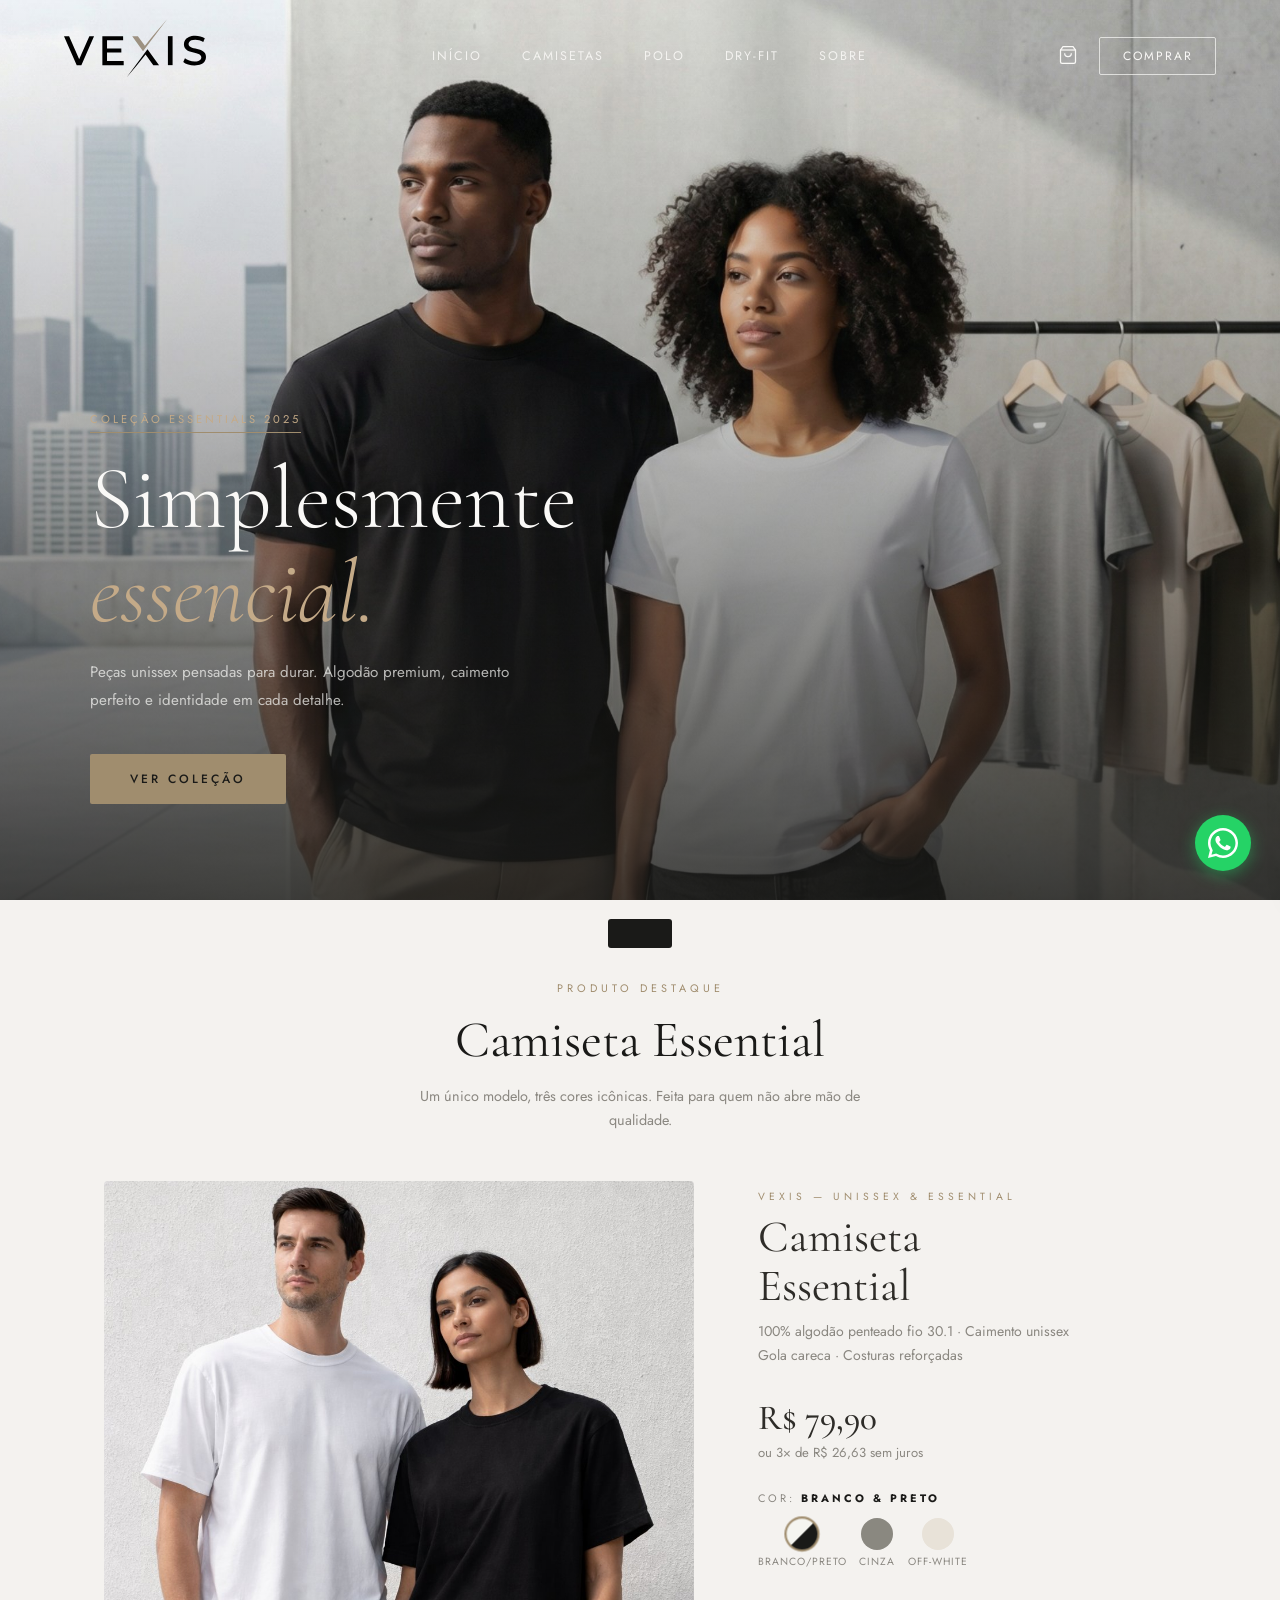
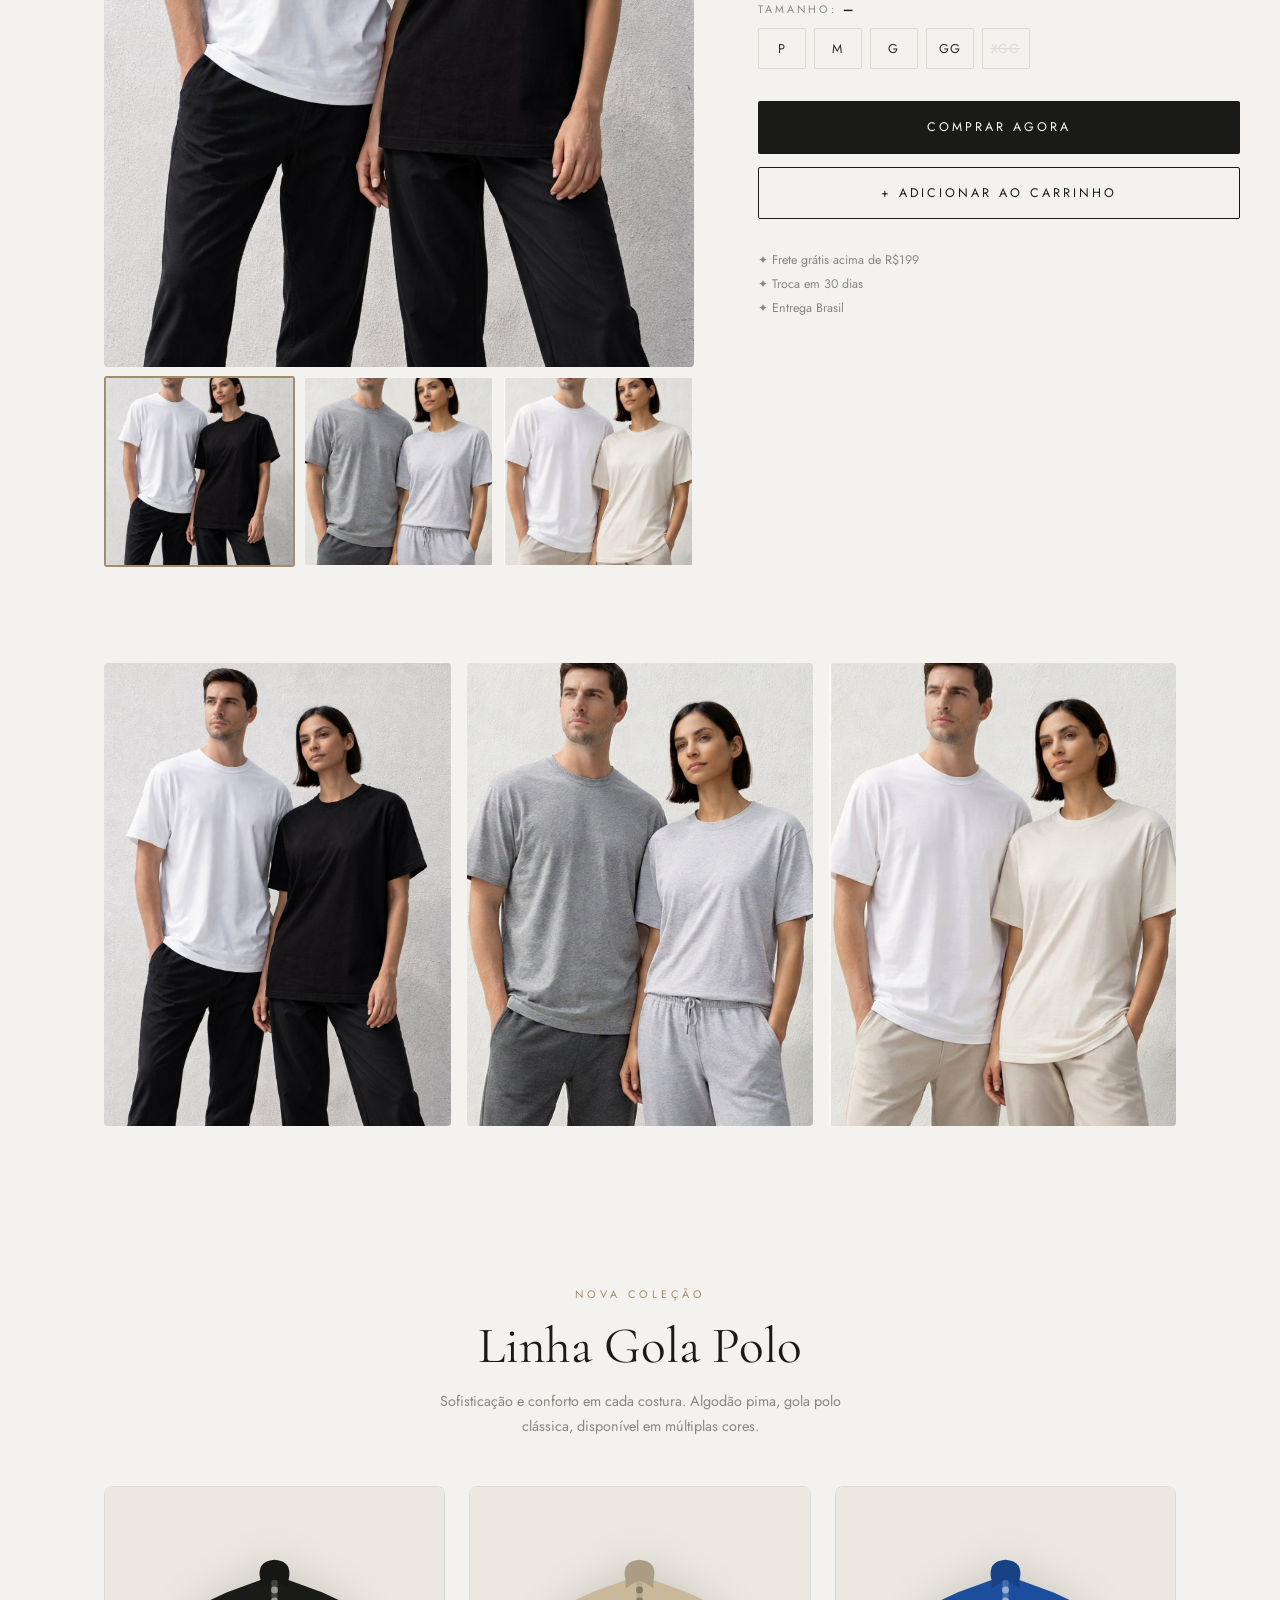
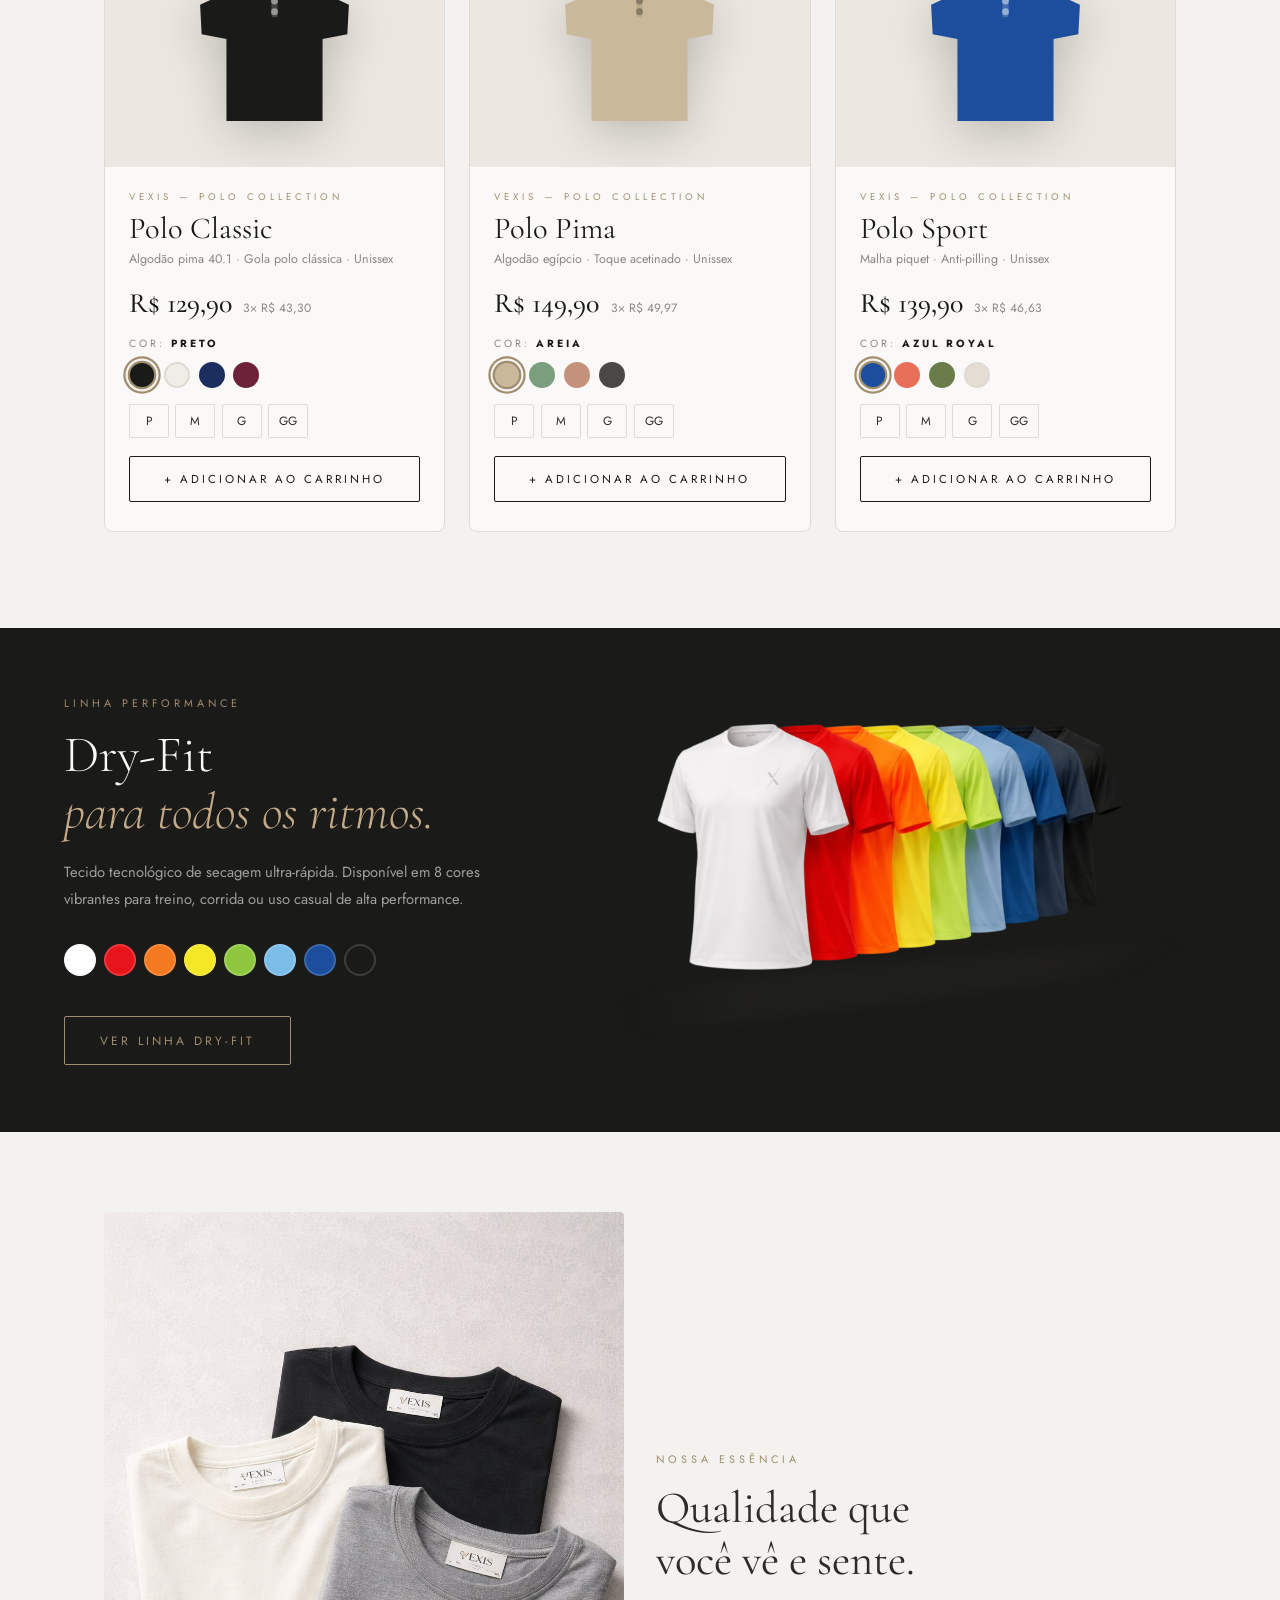
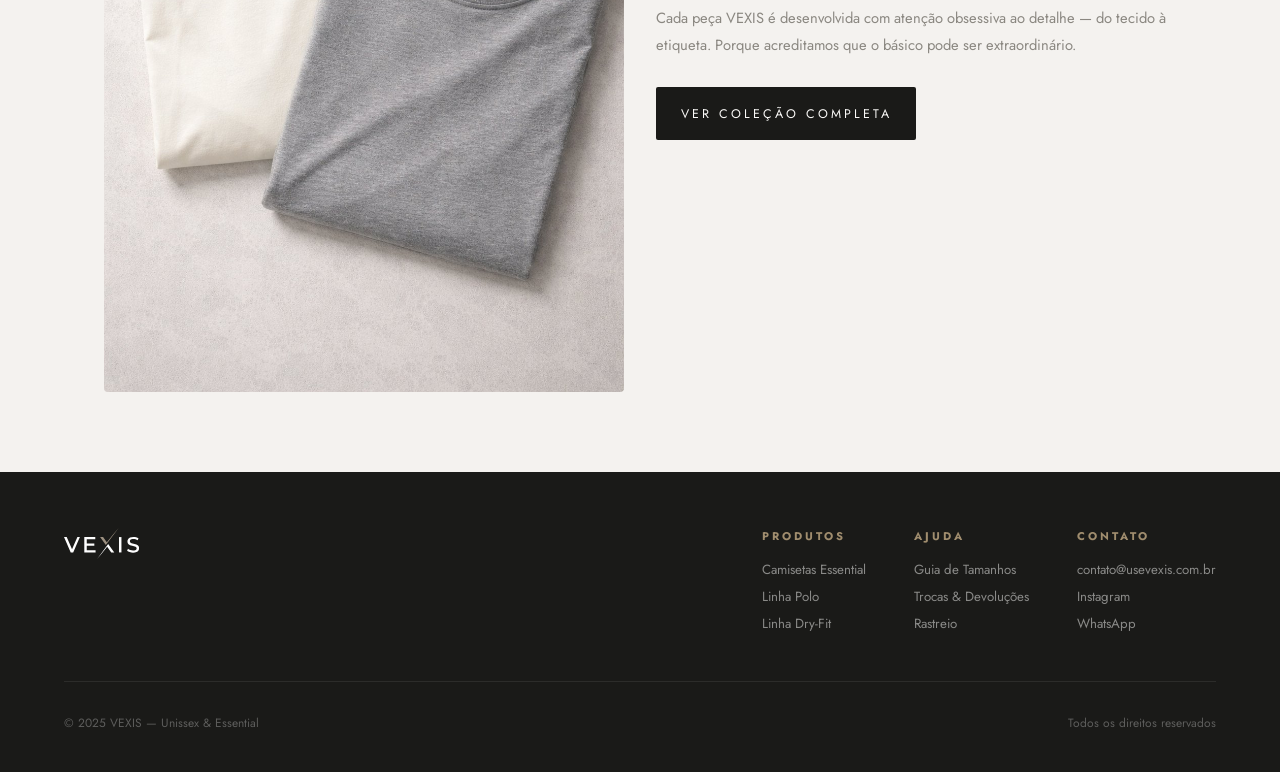
==== index.html @ 9e35c89a "feat: reestrutura projeto e adiciona coleção Linha Polo com animação - Separa CSS/JS inline do index" ====
<!DOCTYPE html>
<html lang="pt-BR">
<head>
  <meta charset="UTF-8"/>
  <meta name="viewport" content="width=device-width, initial-scale=1.0"/>
  <meta name="description" content="VEXIS — Roupas unissex essenciais. Camisetas premium de algodão, linha Polo e Dry-Fit."/>
  <meta name="theme-color" content="#f4f2ef"/>
  <meta property="og:title" content="VEXIS — Unissex & Essential"/>
  <meta property="og:description" content="Camisetas unissex premium. Algodão 30.1, caimento perfeito, três cores icônicas."/>
  <meta property="og:type" content="website"/>
  <link rel="canonical" href="https://usevexis.com.br/"/>
  <title>VEXIS — Unissex & Essential</title>
  <link rel="icon" type="image/png" href="/public/icons/favicon.png"/>
  <link rel="preconnect" href="https://fonts.googleapis.com"/>
  <link rel="preconnect" href="https://fonts.gstatic.com" crossorigin/>
  <link href="https://fonts.googleapis.com/css2?family=Cormorant+Garamond:ital,wght@0,300;0,400;0,500;0,600;1,300;1,400&family=Jost:wght@300;400;500;600&display=swap" rel="stylesheet"/>
  <link rel="stylesheet" href="/src/css/main.css"/>
</head>
<body>

<!-- ══ NAV ══ -->
<nav id="nav">
  <div class="nav-logo">
    <img src="/public/images/logo.svg" alt="VEXIS"/>
  </div>
  <div class="nav-links">
    <a href="#inicio">Início</a>
    <a href="#produto">Camisetas</a>
    <a href="#polo">Polo</a>
    <a href="#dryfits">Dry-Fit</a>
    <a href="#sobre">Sobre</a>
  </div>
  <div class="nav-right">
    <button class="btn-cart" onclick="abrirCarrinho()" title="Carrinho">
      <svg width="20" height="20" viewBox="0 0 24 24" fill="none" stroke="currentColor" stroke-width="1.5">
        <path d="M6 2L3 6v14a2 2 0 002 2h14a2 2 0 002-2V6l-3-4z"/>
        <line x1="3" y1="6" x2="21" y2="6"/>
        <path d="M16 10a4 4 0 01-8 0"/>
      </svg>
      <span class="cart-badge" id="cartBadge">0</span>
    </button>
    <button class="btn-nav" onclick="abrirCheckoutDireto()">Comprar</button>
    <button class="ham-btn" id="hamBtn" onclick="toggleMenu()" aria-label="Menu">
      <span></span><span></span><span></span>
    </button>
  </div>
</nav>

<!-- ══ HERO ══ -->
<section class="hero" id="inicio">
  <div class="hero-img"></div>
  <div class="hero-overlay"></div>
  <div class="hero-content">
    <div class="hero-tag anim">Coleção Essentials 2025</div>
    <h1 class="anim anim-2">Simplesmente<br><em>essencial.</em></h1>
    <p class="anim anim-3">Peças unissex pensadas para durar. Algodão premium, caimento perfeito e identidade em cada detalhe.</p>
    <button class="btn-hero anim anim-4" onclick="document.getElementById('produto').scrollIntoView({behavior:'smooth'})">Ver Coleção</button>
  </div>
</section>

<!-- ══ CAMISETA ESSENTIAL ══ -->
<div class="secao-header" id="produto">
  <div class="secao-kicker">Produto Destaque</div>
  <h2 class="secao-titulo">Camiseta Essential</h2>
  <p class="secao-sub">Um único modelo, três cores icônicas. Feita para quem não abre mão de qualidade.</p>
</div>

<div class="produto-wrap">
  <div class="galeria">
    <div class="img-main">
      <img id="fotoMain" src="/public/images/product-branco-preto.png" alt="Camiseta VEXIS — Branco/Preto"/>
    </div>
    <div class="thumbs">
      <div class="thumb ativo" onclick="trocarFoto('/public/images/product-branco-preto.png','Branco & Preto',this)">
        <img src="/public/images/product-branco-preto.png" alt="Branco & Preto"/>
      </div>
      <div class="thumb" onclick="trocarFoto('/public/images/product-cinza.png','Cinza Concreto',this)">
        <img src="/public/images/product-cinza.png" alt="Cinza Concreto"/>
      </div>
      <div class="thumb" onclick="trocarFoto('/public/images/product-offwhite.png','Off-White',this)">
        <img src="/public/images/product-offwhite.png" alt="Off-White"/>
      </div>
    </div>
  </div>

  <div class="info-produto">
    <div class="marca-tag">VEXIS — Unissex & Essential</div>
    <h2 class="nome-prod">Camiseta<br>Essential</h2>
    <p class="sub-prod">100% algodão penteado fio 30.1 · Caimento unissex<br>Gola careca · Costuras reforçadas</p>
    <div class="preco-bloco">
      <div class="preco-val">R$ 79,90</div>
      <div class="preco-parc">ou 3× de R$ 26,63 sem juros</div>
    </div>
    <div class="label-opt">Cor: <strong id="corLabel">Branco & Preto</strong></div>
    <div class="cores-wrap">
      <div class="cor-item ativo" onclick="trocarCor('Branco & Preto',this,'/public/images/product-branco-preto.png')">
        <div class="cor-circle" style="background:linear-gradient(135deg,#f5f5f0 50%,#1a1a18 50%)"></div>
        <span class="cor-name">Branco/Preto</span>
      </div>
      <div class="cor-item" onclick="trocarCor('Cinza Concreto',this,'/public/images/product-cinza.png')">
        <div class="cor-circle" style="background:#8a8880"></div>
        <span class="cor-name">Cinza</span>
      </div>
      <div class="cor-item" onclick="trocarCor('Off-White',this,'/public/images/product-offwhite.png')">
        <div class="cor-circle" style="background:#e8e2d8"></div>
        <span class="cor-name">Off-White</span>
      </div>
    </div>
    <div class="label-opt">Tamanho: <strong id="tamLabel">—</strong></div>
    <div class="tams-wrap">
      <button class="tam" onclick="escolherTam('P',this)">P</button>
      <button class="tam" onclick="escolherTam('M',this)">M</button>
      <button class="tam" onclick="escolherTam('G',this)">G</button>
      <button class="tam" onclick="escolherTam('GG',this)">GG</button>
      <button class="tam esgotado" disabled>XGG</button>
    </div>
    <button class="btn-comprar" onclick="comprar()">Comprar Agora</button>
    <button class="btn-carrinho" onclick="adicionarCarrinho()">+ Adicionar ao Carrinho</button>
    <div class="selos">
      <div class="selo">✦ Frete grátis acima de R$199</div>
      <div class="selo">✦ Troca em 30 dias</div>
      <div class="selo">✦ Entrega Brasil</div>
    </div>
  </div>
</div>

<!-- ══ BANNER 3 FOTOS ══ -->
<div class="banner-fotos">
  <div class="banner-foto"><img src="/public/images/banner-1.png" alt="VEXIS"/></div>
  <div class="banner-foto"><img src="/public/images/banner-2.png" alt="VEXIS"/></div>
  <div class="banner-foto"><img src="/public/images/banner-3.png" alt="VEXIS"/></div>
</div>

<!-- ══ POLO COLLECTION ══ -->
<section class="polo-section" id="polo">
  <div class="secao-header">
    <div class="secao-kicker">Nova Coleção</div>
    <h2 class="secao-titulo">Linha Gola Polo</h2>
    <p class="secao-sub">Sofisticação e conforto em cada costura. Algodão pima, gola polo clássica, disponível em múltiplas cores.</p>
  </div>

  <div class="polo-grid">

    <!-- Card 1: Polo Classic -->
    <div class="polo-card anim">
      <div class="polo-visual" id="polo-1">
        <div class="polo-shirt-inner">
          <svg class="polo-svg" viewBox="0 0 200 230" xmlns="http://www.w3.org/2000/svg">
            <path class="shirt-body" style="fill:#1a1a18" d="M82,44 Q76,20 100,18 Q124,20 118,44 L162,60 L196,76 L194,114 L162,120 L162,226 L38,226 L38,120 L6,114 L4,76 L38,60 Z"/>
            <path class="shirt-collar" d="M82,44 Q76,20 100,18 L100,44 Q90,49 82,55 Z"/>
            <path class="shirt-collar" d="M118,44 Q124,20 100,18 L100,44 Q110,49 118,55 Z"/>
            <rect class="shirt-placket" x="96" y="44" width="8" height="48" rx="2"/>
            <circle class="shirt-button" cx="100" cy="57" r="4.5"/>
            <circle class="shirt-button" cx="100" cy="71" r="4.5"/>
            <circle class="shirt-button" cx="100" cy="85" r="4.5"/>
          </svg>
        </div>
      </div>
      <div class="polo-card-info">
        <div class="polo-marca">VEXIS — Polo Collection</div>
        <h3 class="polo-nome">Polo Classic</h3>
        <p class="polo-desc">Algodão pima 40.1 · Gola polo clássica · Unissex</p>
        <div class="polo-preco-bloco">
          <span class="polo-preco">R$ 129,90</span>
          <span class="polo-parc">3× R$ 43,30</span>
        </div>
        <div class="polo-label-cor">Cor: <strong class="polo-cor-ativa">Preto</strong></div>
        <div class="polo-swatches">
          <button class="polo-swatch ativo" title="Preto"   onclick="trocarCorPolo('polo-1','#1a1a18','Preto',this)"   style="background:#1a1a18"></button>
          <button class="polo-swatch"        title="Branco"  onclick="trocarCorPolo('polo-1','#f0ede8','Branco',this)"  style="background:#f0ede8;border-color:#dedad4"></button>
          <button class="polo-swatch"        title="Marinho" onclick="trocarCorPolo('polo-1','#1c2e5e','Marinho',this)" style="background:#1c2e5e"></button>
          <button class="polo-swatch"        title="Bordô"   onclick="trocarCorPolo('polo-1','#6d2237','Bordô',this)"   style="background:#6d2237"></button>
        </div>
        <div class="polo-tams">
          <button class="polo-tam" onclick="escolherTamPolo(this)">P</button>
          <button class="polo-tam" onclick="escolherTamPolo(this)">M</button>
          <button class="polo-tam" onclick="escolherTamPolo(this)">G</button>
          <button class="polo-tam" onclick="escolherTamPolo(this)">GG</button>
        </div>
        <button class="btn-polo-add" onclick="adicionarPoloCarrinho('Polo Classic',129.90,'polo-1')">+ Adicionar ao Carrinho</button>
      </div>
    </div>

    <!-- Card 2: Polo Pima -->
    <div class="polo-card anim anim-2">
      <div class="polo-visual" id="polo-2">
        <div class="polo-shirt-inner">
          <svg class="polo-svg" viewBox="0 0 200 230" xmlns="http://www.w3.org/2000/svg">
            <path class="shirt-body" style="fill:#c9b99a" d="M82,44 Q76,20 100,18 Q124,20 118,44 L162,60 L196,76 L194,114 L162,120 L162,226 L38,226 L38,120 L6,114 L4,76 L38,60 Z"/>
            <path class="shirt-collar" d="M82,44 Q76,20 100,18 L100,44 Q90,49 82,55 Z"/>
            <path class="shirt-collar" d="M118,44 Q124,20 100,18 L100,44 Q110,49 118,55 Z"/>
            <rect class="shirt-placket" style="fill:rgba(0,0,0,0.08)" x="96" y="44" width="8" height="48" rx="2"/>
            <circle class="shirt-button" style="fill:rgba(0,0,0,0.28)" cx="100" cy="57" r="4.5"/>
            <circle class="shirt-button" style="fill:rgba(0,0,0,0.28)" cx="100" cy="71" r="4.5"/>
            <circle class="shirt-button" style="fill:rgba(0,0,0,0.28)" cx="100" cy="85" r="4.5"/>
          </svg>
        </div>
      </div>
      <div class="polo-card-info">
        <div class="polo-marca">VEXIS — Polo Collection</div>
        <h3 class="polo-nome">Polo Pima</h3>
        <p class="polo-desc">Algodão egípcio · Toque acetinado · Unissex</p>
        <div class="polo-preco-bloco">
          <span class="polo-preco">R$ 149,90</span>
          <span class="polo-parc">3× R$ 49,97</span>
        </div>
        <div class="polo-label-cor">Cor: <strong class="polo-cor-ativa">Areia</strong></div>
        <div class="polo-swatches">
          <button class="polo-swatch ativo" title="Areia"      onclick="trocarCorPolo('polo-2','#c9b99a','Areia',this)"      style="background:#c9b99a"></button>
          <button class="polo-swatch"        title="Sage"       onclick="trocarCorPolo('polo-2','#7a9e7e','Sage',this)"       style="background:#7a9e7e"></button>
          <button class="polo-swatch"        title="Rosa Antigo" onclick="trocarCorPolo('polo-2','#c4927a','Rosa Antigo',this)" style="background:#c4927a"></button>
          <button class="polo-swatch"        title="Grafite"    onclick="trocarCorPolo('polo-2','#4a4845','Grafite',this)"    style="background:#4a4845"></button>
        </div>
        <div class="polo-tams">
          <button class="polo-tam" onclick="escolherTamPolo(this)">P</button>
          <button class="polo-tam" onclick="escolherTamPolo(this)">M</button>
          <button class="polo-tam" onclick="escolherTamPolo(this)">G</button>
          <button class="polo-tam" onclick="escolherTamPolo(this)">GG</button>
        </div>
        <button class="btn-polo-add" onclick="adicionarPoloCarrinho('Polo Pima',149.90,'polo-2')">+ Adicionar ao Carrinho</button>
      </div>
    </div>

    <!-- Card 3: Polo Sport -->
    <div class="polo-card anim anim-3">
      <div class="polo-visual" id="polo-3">
        <div class="polo-shirt-inner">
          <svg class="polo-svg" viewBox="0 0 200 230" xmlns="http://www.w3.org/2000/svg">
            <path class="shirt-body" style="fill:#1c4e9d" d="M82,44 Q76,20 100,18 Q124,20 118,44 L162,60 L196,76 L194,114 L162,120 L162,226 L38,226 L38,120 L6,114 L4,76 L38,60 Z"/>
            <path class="shirt-collar" d="M82,44 Q76,20 100,18 L100,44 Q90,49 82,55 Z"/>
            <path class="shirt-collar" d="M118,44 Q124,20 100,18 L100,44 Q110,49 118,55 Z"/>
            <rect class="shirt-placket" x="96" y="44" width="8" height="48" rx="2"/>
            <circle class="shirt-button" cx="100" cy="57" r="4.5"/>
            <circle class="shirt-button" cx="100" cy="71" r="4.5"/>
            <circle class="shirt-button" cx="100" cy="85" r="4.5"/>
          </svg>
        </div>
      </div>
      <div class="polo-card-info">
        <div class="polo-marca">VEXIS — Polo Collection</div>
        <h3 class="polo-nome">Polo Sport</h3>
        <p class="polo-desc">Malha piquet · Anti-pilling · Unissex</p>
        <div class="polo-preco-bloco">
          <span class="polo-preco">R$ 139,90</span>
          <span class="polo-parc">3× R$ 46,63</span>
        </div>
        <div class="polo-label-cor">Cor: <strong class="polo-cor-ativa">Azul Royal</strong></div>
        <div class="polo-swatches">
          <button class="polo-swatch ativo" title="Azul Royal" onclick="trocarCorPolo('polo-3','#1c4e9d','Azul Royal',this)" style="background:#1c4e9d"></button>
          <button class="polo-swatch"        title="Coral"      onclick="trocarCorPolo('polo-3','#e87058','Coral',this)"      style="background:#e87058"></button>
          <button class="polo-swatch"        title="Oliva"      onclick="trocarCorPolo('polo-3','#6b7c4b','Oliva',this)"      style="background:#6b7c4b"></button>
          <button class="polo-swatch"        title="Creme"      onclick="trocarCorPolo('polo-3','#e5ddd3','Creme',this)"      style="background:#e5ddd3;border-color:#dedad4"></button>
        </div>
        <div class="polo-tams">
          <button class="polo-tam" onclick="escolherTamPolo(this)">P</button>
          <button class="polo-tam" onclick="escolherTamPolo(this)">M</button>
          <button class="polo-tam" onclick="escolherTamPolo(this)">G</button>
          <button class="polo-tam" onclick="escolherTamPolo(this)">GG</button>
        </div>
        <button class="btn-polo-add" onclick="adicionarPoloCarrinho('Polo Sport',139.90,'polo-3')">+ Adicionar ao Carrinho</button>
      </div>
    </div>

  </div>
</section>

<!-- ══ DRY-FIT ══ -->
<section class="dryfits-section" id="dryfits">
  <div class="dryfits-inner">
    <div class="dryfits-texto">
      <div class="kicker">Linha Performance</div>
      <h2>Dry-Fit<br><em>para todos os ritmos.</em></h2>
      <p>Tecido tecnológico de secagem ultra-rápida. Disponível em 8 cores vibrantes para treino, corrida ou uso casual de alta performance.</p>
      <div class="cores-dryfits">
        <div class="cor-tag" style="background:#ffffff" title="Branco"></div>
        <div class="cor-tag" style="background:#e8141c" title="Vermelho"></div>
        <div class="cor-tag" style="background:#f47920" title="Laranja"></div>
        <div class="cor-tag" style="background:#f5e626" title="Amarelo"></div>
        <div class="cor-tag" style="background:#8fc640" title="Verde Limão"></div>
        <div class="cor-tag" style="background:#7bbce8" title="Azul Claro"></div>
        <div class="cor-tag" style="background:#1c4e9d" title="Azul Royal"></div>
        <div class="cor-tag" style="background:#1a1a18" title="Preto"></div>
      </div>
      <button class="btn-dry">Ver Linha Dry-Fit</button>
    </div>
    <div class="dryfits-img">
      <img src="/public/images/dryfits.png" alt="Dry-Fit VEXIS"/>
    </div>
  </div>
</section>

<!-- ══ QUALIDADE ══ -->
<div class="banner-dobradas" id="sobre">
  <div class="dobradas-img">
    <img src="/public/images/qualidade.png" alt="Qualidade VEXIS"/>
  </div>
  <div class="dobradas-texto">
    <div class="kicker">Nossa Essência</div>
    <h2>Qualidade que<br>você vê e sente.</h2>
    <p>Cada peça VEXIS é desenvolvida com atenção obsessiva ao detalhe — do tecido à etiqueta. Porque acreditamos que o básico pode ser extraordinário.</p>
    <button class="btn-comprar" style="max-width:260px" onclick="document.getElementById('produto').scrollIntoView({behavior:'smooth'})">Ver Coleção Completa</button>
  </div>
</div>

<!-- ══ FOOTER ══ -->
<footer>
  <div class="footer-inner">
    <svg xmlns="http://www.w3.org/2000/svg" xml:space="preserve" height="36" viewBox="0 0 2294.43 1099.3" style="fill-rule:evenodd;clip-rule:evenodd">
      <defs><style>.fl0{fill:#FEFEFE;fill-rule:nonzero}.fl1{fill:#9D9181;fill-rule:nonzero}</style></defs>
      <g>
        <polygon class="fl0" points="205.54,745.99 -0,277.32 82.35,277.32 268.48,705.15 221.61,705.15 409.75,277.32 485.41,277.32 280.53,745.99"/>
        <path class="fl0" d="M620.17 745.99l-0.67 -468.67 335.43 0 0.67 65.61 -260.45 0 0 337.44 269.15 0 0.67 65.61 -344.81 0zm68.96 -206.22l0 -64.27 237.01 0.67 0.67 64.27 -237.68 -0.67z"/>
        <polygon class="fl0" points="1678.94,745.99 1678.94,277.32 1754.6,277.32 1754.6,745.99"/>
        <path class="fl0" d="M2108.97 752.02c-36.15,0 -70.75,-5.36 -103.78,-16.07 -33.03,-10.71 -59.14,-24.55 -78.33,-41.51l27.45 -59.59c18.3,15.18 41.29,27.79 68.96,37.83 27.68,10.04 56.24,15.06 85.7,15.06 25.89,0 46.87,-2.9 62.94,-8.7 16.07,-5.8 27.9,-13.84 35.48,-24.1 7.59,-10.27 11.38,-21.65 11.38,-34.15 0,-15.18 -5.13,-27.34 -15.4,-36.49 -10.27,-9.15 -23.66,-16.51 -40.17,-22.09 -16.51,-5.58 -34.82,-10.6 -54.9,-15.06 -20.08,-4.46 -40.17,-9.71 -60.26,-15.73 -20.09,-6.03 -38.39,-13.84 -54.9,-23.43 -16.51,-9.6 -29.91,-22.32 -40.17,-38.16 -10.27,-15.85 -15.4,-36.27 -15.4,-61.26 0,-25 6.58,-47.87 19.75,-68.63 13.17,-20.75 33.36,-37.38 60.59,-49.88 27.23,-12.5 61.82,-18.75 103.78,-18.75 27.67,0 55.13,3.57 82.35,10.71 27.23,7.14 50.88,17.41 70.97,30.8l-24.77 60.26c-20.53,-12.94 -41.96,-22.43 -64.27,-28.46 -22.32,-6.03 -43.96,-9.04 -64.94,-9.04 -25,0 -45.64,3.12 -61.93,9.37 -16.29,6.25 -28.12,14.62 -35.49,25.11 -7.36,10.49 -11.05,22.21 -11.05,35.15 0,15.17 5.13,27.34 15.4,36.49 10.27,9.15 23.66,16.4 40.17,21.76 16.51,5.36 34.82,10.38 54.9,15.07 20.08,4.69 40.17,9.93 60.26,15.73 20.08,5.8 38.5,13.39 55.24,22.77 16.74,9.37 30.24,21.98 40.51,37.83 10.27,15.85 15.4,36.04 15.4,60.59 0,24.55 -6.7,47.2 -20.09,67.96 -13.39,20.76 -33.81,37.38 -61.26,49.88 -27.45,12.5 -62.16,18.75 -104.11,18.75z"/>
        <path class="fl0" d="M1349.04 489.72l186.61 256.55 -92.95 0 -124.2 -171.92c-92.8,116.24 -195.33,240.45 -307.73,370.99l338.27 -455.62z"/>
        <path class="fl1" d="M1669.04 0l-391.93 520.47 -174.79 -242.94 91.52 0 113.42 155.98c138.53,-175.31 262.26,-319.17 361.77,-433.51z"/>
      </g>
    </svg>
    <div class="footer-links">
      <div class="footer-col">
        <h4>Produtos</h4>
        <a href="#produto">Camisetas Essential</a>
        <a href="#polo">Linha Polo</a>
        <a href="#dryfits">Linha Dry-Fit</a>
      </div>
      <div class="footer-col">
        <h4>Ajuda</h4>
        <a href="#">Guia de Tamanhos</a>
        <a href="#">Trocas &amp; Devoluções</a>
        <a href="#">Rastreio</a>
      </div>
      <div class="footer-col">
        <h4>Contato</h4>
        <a href="mailto:contato@usevexis.com.br">contato@usevexis.com.br</a>
        <a href="https://instagram.com/vexisbrand" target="_blank" rel="noopener">Instagram</a>
        <a href="https://wa.me/5500000000000" target="_blank" rel="noopener">WhatsApp</a>
      </div>
    </div>
  </div>
  <div class="footer-bottom">
    <span>© 2025 VEXIS — Unissex &amp; Essential</span>
    <span>Todos os direitos reservados</span>
  </div>
</footer>

<!-- ══ WPP FLOAT ══ -->
<a class="wpp-float" href="https://wa.me/5500000000000" target="_blank" rel="noopener" title="WhatsApp">
  <svg viewBox="0 0 32 32" xmlns="http://www.w3.org/2000/svg">
    <path d="M16.004 0C7.164 0 0 7.163 0 16c0 2.822.736 5.471 2.02 7.773L0 32l8.468-2.22A15.93 15.93 0 0016.004 32C24.837 32 32 24.837 32 16S24.837 0 16.004 0zm0 29.333a13.25 13.25 0 01-6.773-1.853l-.486-.29-5.028 1.319 1.34-4.894-.317-.502A13.268 13.268 0 012.667 16c0-7.35 5.987-13.333 13.337-13.333C23.347 2.667 29.333 8.65 29.333 16S23.354 29.333 16.004 29.333zm7.315-9.982c-.4-.2-2.37-1.168-2.737-1.302-.367-.133-.634-.2-.9.2-.267.4-1.034 1.302-1.267 1.569-.234.267-.467.3-.867.1-.4-.2-1.688-.622-3.216-1.984-1.188-1.06-1.99-2.37-2.222-2.77-.234-.4-.025-.616.175-.815.18-.179.4-.467.6-.7.2-.233.267-.4.4-.667.133-.266.067-.5-.033-.7-.1-.2-.9-2.17-1.234-2.97-.325-.78-.655-.674-.9-.686l-.767-.013c-.267 0-.7.1-1.067.5s-1.4 1.368-1.4 3.337 1.433 3.871 1.633 4.137c.2.267 2.82 4.305 6.832 6.035.955.413 1.7.66 2.281.845.958.305 1.831.262 2.52.159.769-.114 2.37-.97 2.704-1.905.333-.934.333-1.735.233-1.902-.1-.166-.367-.266-.767-.466z"/>
  </svg>
</a>

<!-- ══ TOAST ══ -->
<div class="toast" id="toast"></div>

<!-- ══ CART ══ -->
<div class="cart-overlay" id="cartOverlay" onclick="fecharCarrinho()"></div>
<div class="cart-drawer" id="cartDrawer">
  <div class="cart-drawer-header">
    <h3>Carrinho</h3>
    <button class="btn-fechar-cart" onclick="fecharCarrinho()">&#10005;</button>
  </div>
  <div class="cart-items" id="cartItems">
    <div class="cart-vazio" id="cartVazio">Seu carrinho está vazio.<br>Adicione produtos para continuar.</div>
  </div>
  <div class="cart-footer" id="cartFooter" style="display:none">
    <div class="cart-total">
      <span>Total</span>
      <span class="cart-total-val" id="cartTotal">R$ 0,00</span>
    </div>
    <button class="btn-checkout" onclick="fecharCarrinho();abrirCheckout()">Finalizar Pedido</button>
  </div>
</div>

<!-- ══ CHECKOUT MODAL ══ -->
<div class="checkout-overlay" id="checkoutOverlay">
  <div class="checkout-modal">
    <div class="checkout-header">
      <h3>Finalizar Pedido</h3>
      <div style="display:flex;align-items:center;gap:1rem">
        <span class="checkout-total-badge" id="checkoutTotalBadge">R$ 0,00</span>
        <button class="btn-fechar-checkout" onclick="fecharCheckout()">&#10005;</button>
      </div>
    </div>
    <div class="checkout-body" id="checkoutBody">
      <div class="checkout-resumo">
        <div class="checkout-resumo-titulo">Resumo do Pedido</div>
        <div id="checkoutResumoItens"></div>
        <div class="checkout-item-linha total">
          <span>Total</span>
          <strong id="checkoutResumoTotal">R$ 0,00</strong>
        </div>
      </div>
      <div class="pagamento-tabs">
        <button class="tab-btn ativo" id="tabPix" onclick="trocarTab('pix')">
          <svg viewBox="0 0 24 24" fill="none" stroke="currentColor" stroke-width="1.5"><path d="M12 2L2 7l10 5 10-5-10-5zM2 17l10 5 10-5M2 12l10 5 10-5"/></svg>
          PIX
        </button>
        <button class="tab-btn" id="tabCredito" onclick="trocarTab('credito')">
          <svg viewBox="0 0 24 24" fill="none" stroke="currentColor" stroke-width="1.5"><rect x="1" y="4" width="22" height="16" rx="2"/><line x1="1" y1="10" x2="23" y2="10"/></svg>
          Crédito
        </button>
        <button class="tab-btn" id="tabDebito" onclick="trocarTab('debito')">
          <svg viewBox="0 0 24 24" fill="none" stroke="currentColor" stroke-width="1.5"><rect x="1" y="4" width="22" height="16" rx="2"/><line x1="1" y1="10" x2="23" y2="10"/></svg>
          Débito
        </button>
      </div>
      <div class="painel-pix ativo" id="painelPix">
        <p style="font-size:.85rem;color:var(--muted);line-height:1.7;margin-bottom:.5rem">Pague instantaneamente via PIX. Aprovação em até 1 minuto.</p>
        <div class="pix-chave-bloco">
          <div class="pix-label">Chave PIX (E-mail)</div>
          <div class="pix-chave" id="pixChaveTexto">pagamentos@usevexis.com.br</div>
          <button class="btn-copiar-pix" id="btnCopiarPix" onclick="copiarPix()">Copiar Chave</button>
        </div>
        <ul class="pix-instrucoes">
          <li>Abra o app do seu banco e acesse a área PIX</li>
          <li>Escolha "Pagar com chave" e cole a chave acima</li>
          <li>Confirme o valor e finalize o pagamento</li>
          <li>Envie o comprovante via WhatsApp para confirmar seu pedido</li>
        </ul>
        <button class="btn-pagar" onclick="confirmarPagamentoPix()">
          <svg width="18" height="18" viewBox="0 0 24 24" fill="none" stroke="currentColor" stroke-width="2"><path d="M12 2L2 7l10 5 10-5-10-5z"/><path d="M2 17l10 5 10-5"/><path d="M2 12l10 5 10-5"/></svg>
          Já Paguei — Confirmar Pedido
        </button>
        <div class="mp-badge">Pagamentos seguros via&nbsp;<strong style="color:#009ee3">Mercado Pago</strong></div>
      </div>
      <div class="painel-cartao" id="painelCredito">
        <div class="bandeiras">
          <svg width="38" height="24" viewBox="0 0 38 24" class="bandeira"><rect width="38" height="24" rx="4" fill="#1565C0"/><circle cx="14" cy="12" r="7" fill="#F44336"/><circle cx="24" cy="12" r="7" fill="#FFC107" opacity=".9"/></svg>
          <svg width="38" height="24" viewBox="0 0 38 24" class="bandeira"><rect width="38" height="24" rx="4" fill="#1A1F71"/><text x="4" y="17" font-size="10" fill="#fff" font-family="Arial" font-weight="bold">VISA</text></svg>
          <svg width="38" height="24" viewBox="0 0 38 24" class="bandeira"><rect width="38" height="24" rx="4" fill="#006847"/><text x="4" y="16" font-size="8" fill="#fff" font-family="Arial" font-weight="bold">ELO</text></svg>
        </div>
        <div class="campo-grupo"><label>Nome no Cartão</label><input type="text" placeholder="NOME COMO NO CARTÃO" id="ccNome" autocomplete="cc-name" oninput="this.value=this.value.toUpperCase()"/></div>
        <div class="campo-grupo"><label>Número do Cartão</label><input type="text" placeholder="0000 0000 0000 0000" id="ccNumero" maxlength="19" autocomplete="cc-number" oninput="formatarCartao(this)"/></div>
        <div class="campos-duplos">
          <div class="campo-grupo"><label>Validade</label><input type="text" placeholder="MM/AA" id="ccValidade" maxlength="5" oninput="formatarValidade(this)"/></div>
          <div class="campo-grupo"><label>CVV</label><input type="text" placeholder="000" id="ccCvv" maxlength="4"/></div>
        </div>
        <div class="campo-grupo"><label>Parcelas</label><select class="select-parcelas" id="ccParcelas"></select></div>
        <div class="campo-grupo"><label>CPF do Titular</label><input type="text" placeholder="000.000.000-00" id="ccCpf" maxlength="14" oninput="formatarCpf(this)"/></div>
        <div class="seguranca-badge"><svg viewBox="0 0 24 24" fill="none" stroke="#4caf50" stroke-width="2"><path d="M12 22s8-4 8-10V5l-8-3-8 3v7c0 6 8 10 8 10z"/></svg>Transação 100% segura · SSL · Mercado Pago</div>
        <button class="btn-pagar" onclick="processarPagamentoCartao('credito')">
          <svg width="16" height="16" viewBox="0 0 24 24" fill="none" stroke="currentColor" stroke-width="2"><rect x="1" y="4" width="22" height="16" rx="2"/><line x1="1" y1="10" x2="23" y2="10"/></svg>
          Pagar com Cartão de Crédito
        </button>
      </div>
      <div class="painel-cartao" id="painelDebito">
        <div class="bandeiras">
          <svg width="38" height="24" viewBox="0 0 38 24" class="bandeira"><rect width="38" height="24" rx="4" fill="#1565C0"/><circle cx="14" cy="12" r="7" fill="#F44336"/><circle cx="24" cy="12" r="7" fill="#FFC107" opacity=".9"/></svg>
          <svg width="38" height="24" viewBox="0 0 38 24" class="bandeira"><rect width="38" height="24" rx="4" fill="#1A1F71"/><text x="4" y="17" font-size="10" fill="#fff" font-family="Arial" font-weight="bold">VISA</text></svg>
          <svg width="38" height="24" viewBox="0 0 38 24" class="bandeira"><rect width="38" height="24" rx="4" fill="#006847"/><text x="4" y="16" font-size="8" fill="#fff" font-family="Arial" font-weight="bold">ELO</text></svg>
        </div>
        <div class="campo-grupo"><label>Nome no Cartão</label><input type="text" placeholder="NOME COMO NO CARTÃO" id="dcNome" autocomplete="cc-name" oninput="this.value=this.value.toUpperCase()"/></div>
        <div class="campo-grupo"><label>Número do Cartão</label><input type="text" placeholder="0000 0000 0000 0000" id="dcNumero" maxlength="19" autocomplete="cc-number" oninput="formatarCartao(this)"/></div>
        <div class="campos-duplos">
          <div class="campo-grupo"><label>Validade</label><input type="text" placeholder="MM/AA" id="dcValidade" maxlength="5" oninput="formatarValidade(this)"/></div>
          <div class="campo-grupo"><label>CVV</label><input type="text" placeholder="000" id="dcCvv" maxlength="4"/></div>
        </div>
        <div class="campo-grupo"><label>CPF do Titular</label><input type="text" placeholder="000.000.000-00" id="dcCpf" maxlength="14" oninput="formatarCpf(this)"/></div>
        <div class="seguranca-badge"><svg viewBox="0 0 24 24" fill="none" stroke="#4caf50" stroke-width="2"><path d="M12 22s8-4 8-10V5l-8-3-8 3v7c0 6 8 10 8 10z"/></svg>Transação 100% segura · SSL · Mercado Pago</div>
        <button class="btn-pagar" onclick="processarPagamentoCartao('debito')">
          <svg width="16" height="16" viewBox="0 0 24 24" fill="none" stroke="currentColor" stroke-width="2"><rect x="1" y="4" width="22" height="16" rx="2"/><line x1="1" y1="10" x2="23" y2="10"/></svg>
          Pagar com Cartão de Débito
        </button>
      </div>
    </div>
    <div class="checkout-confirmacao" id="checkoutConfirmacao">
      <div class="confirmacao-icone">✓</div>
      <div class="confirmacao-titulo">Pedido Confirmado!</div>
      <p class="confirmacao-sub" id="confirmacaoMsg"></p>
      <button class="btn-comprar" style="max-width:200px;margin:1.5rem auto 0" onclick="fecharCheckout()">Fechar</button>
    </div>
  </div>
</div>

<script src="/src/js/main.js"></script>
</body>
</html>
---- src/css/main.css ----
:root {
  --bg: #f4f2ef; --dark: #1a1a18; --gold: #a08d6e;
  --gold-light: #c4aa88; --text: #2e2c28;
  --muted: #8a8780; --white: #faf9f7; --border: #dedad4;
}
*{margin:0;padding:0;box-sizing:border-box}
html{scroll-behavior:smooth}
body{background:var(--bg);color:var(--text);font-family:'Jost',sans-serif}

/* ── NAV ── */
nav{position:fixed;top:0;left:0;right:0;z-index:200;display:flex;align-items:center;justify-content:space-between;padding:1.2rem 5%;transition:background .4s,box-shadow .4s}
nav.scrolled{background:rgba(244,242,239,.96);backdrop-filter:blur(10px);box-shadow:0 1px 0 var(--border)}
.nav-logo img{height:68px;transition:filter .4s}
nav.scrolled .nav-logo img{filter:brightness(0)}
.nav-links{display:flex}
.nav-links a{font-family:'Jost',sans-serif;font-weight:400;font-size:.78rem;letter-spacing:2px;text-transform:uppercase;text-decoration:none;color:rgba(250,249,247,.85);margin-left:2.5rem;transition:color .2s}
nav.scrolled .nav-links a{color:var(--text)}
.nav-links a:hover{color:var(--gold)}
.nav-right{display:flex;align-items:center;gap:1rem}
.btn-nav{font-family:'Jost',sans-serif;font-size:.75rem;letter-spacing:2px;text-transform:uppercase;padding:.55rem 1.4rem;border:1px solid rgba(250,249,247,.7);background:transparent;color:var(--white);cursor:pointer;border-radius:2px;transition:all .25s}
nav.scrolled .btn-nav{border-color:var(--dark);color:var(--dark)}
.btn-nav:hover{background:var(--gold);border-color:var(--gold);color:var(--dark)}
.btn-cart{position:relative;background:none;border:none;cursor:pointer;color:var(--white);padding:.3rem;line-height:1;transition:color .3s}
nav.scrolled .btn-cart{color:var(--dark)}
.cart-badge{position:absolute;top:-4px;right:-6px;background:var(--gold);color:var(--white);font-size:.6rem;font-family:'Jost',sans-serif;width:16px;height:16px;border-radius:50%;display:flex;align-items:center;justify-content:center;font-weight:600;opacity:0;transition:opacity .2s}
.cart-badge.visivel{opacity:1}
.ham-btn{display:none;flex-direction:column;gap:5px;background:none;border:none;cursor:pointer;padding:4px}
.ham-btn span{display:block;width:22px;height:1.5px;background:var(--white);transition:all .3s}
nav.scrolled .ham-btn span{background:var(--dark)}
.ham-btn.aberto span:nth-child(1){transform:translateY(6.5px) rotate(45deg)}
.ham-btn.aberto span:nth-child(2){opacity:0}
.ham-btn.aberto span:nth-child(3){transform:translateY(-6.5px) rotate(-45deg)}

/* ── HERO ── */
.hero{height:100vh;position:relative;overflow:hidden;display:flex;align-items:flex-end}
.hero-img{position:absolute;inset:0;background:url('/public/images/hero-bg.png') center/cover no-repeat}
.hero-overlay{position:absolute;inset:0;background:linear-gradient(to top,rgba(26,26,24,.82) 0%,rgba(26,26,24,.25) 55%,transparent 100%)}
.hero-content{position:relative;z-index:2;padding:0 7% 6rem;max-width:680px}
.hero-tag{display:inline-block;font-size:.7rem;letter-spacing:3px;text-transform:uppercase;color:var(--gold-light);border-bottom:1px solid var(--gold);padding-bottom:.3rem;margin-bottom:1.2rem}
.hero h1{font-family:'Cormorant Garamond',serif;font-size:clamp(3.2rem,7vw,6rem);font-weight:300;color:var(--white);line-height:1.05;margin-bottom:1.2rem}
.hero h1 em{font-style:italic;color:var(--gold-light)}
.hero p{color:rgba(250,249,247,.7);font-size:.95rem;line-height:1.8;margin-bottom:2.5rem;max-width:420px}
.btn-hero{display:inline-block;font-size:.75rem;letter-spacing:3px;text-transform:uppercase;padding:1rem 2.5rem;background:var(--gold);color:var(--dark);border:none;cursor:pointer;font-family:'Jost',sans-serif;font-weight:500;border-radius:2px;transition:background .25s}
.btn-hero:hover{background:var(--gold-light)}

/* ── SECAO HEADER ── */
.secao-header{text-align:center;padding:5rem 5% 3rem}
.secao-kicker{font-size:.68rem;letter-spacing:4px;text-transform:uppercase;color:var(--gold);margin-bottom:.8rem}
.secao-titulo{font-family:'Cormorant Garamond',serif;font-size:clamp(2.2rem,4vw,3.5rem);font-weight:400;color:var(--dark);margin-bottom:.8rem}
.secao-sub{color:var(--muted);font-size:.9rem;max-width:450px;margin:0 auto;line-height:1.7}

/* ── PRODUTO PRINCIPAL ── */
.produto-wrap{display:grid;grid-template-columns:55% 45%;max-width:1200px;margin:0 auto;padding:0 5% 6rem;gap:4rem;align-items:start}
.galeria{position:sticky;top:80px}
.img-main{width:100%;aspect-ratio:3/4;overflow:hidden;border-radius:4px;background:var(--white)}
.img-main img{width:100%;height:100%;object-fit:cover;transition:opacity .4s ease}
.thumbs{display:grid;grid-template-columns:repeat(3,1fr);gap:.5rem;margin-top:.6rem}
.thumb{aspect-ratio:1;overflow:hidden;border-radius:3px;cursor:pointer;border:2px solid transparent;transition:border-color .2s}
.thumb img{width:100%;height:100%;object-fit:cover}
.thumb.ativo{border-color:var(--gold)}
.info-produto{padding-top:.5rem}
.marca-tag{font-size:.65rem;letter-spacing:4px;text-transform:uppercase;color:var(--gold);margin-bottom:.6rem}
.nome-prod{font-family:'Cormorant Garamond',serif;font-size:2.8rem;font-weight:400;line-height:1.1;margin-bottom:.5rem}
.sub-prod{color:var(--muted);font-size:.88rem;margin-bottom:1.8rem;line-height:1.7}
.preco-bloco{margin-bottom:1.8rem}
.preco-val{font-family:'Cormorant Garamond',serif;font-size:2.2rem;font-weight:500}
.preco-parc{font-size:.82rem;color:var(--muted);margin-top:.2rem}
.label-opt{font-size:.68rem;letter-spacing:3px;text-transform:uppercase;color:var(--muted);margin-bottom:.7rem}
.label-opt strong{color:var(--dark)}
.cores-wrap{display:flex;gap:.8rem;margin-bottom:2rem;align-items:center}
.cor-item{display:flex;flex-direction:column;align-items:center;gap:.3rem;cursor:pointer}
.cor-circle{width:32px;height:32px;border-radius:50%;border:2px solid transparent;transition:all .2s}
.cor-item.ativo .cor-circle{border-color:var(--gold);transform:scale(1.1)}
.cor-name{font-size:.65rem;letter-spacing:1px;color:var(--muted);text-transform:uppercase}
.tams-wrap{display:flex;gap:.5rem;flex-wrap:wrap;margin-bottom:2rem}
.tam{min-width:48px;padding:.6rem .5rem;border:1px solid var(--border);background:transparent;font-family:'Jost',sans-serif;font-size:.8rem;letter-spacing:1px;cursor:pointer;border-radius:2px;transition:all .2s;color:var(--text)}
.tam:hover{border-color:var(--dark)}
.tam.ativo{background:var(--dark);color:var(--white);border-color:var(--dark)}
.tam.esgotado{color:var(--border);cursor:not-allowed;text-decoration:line-through}
.btn-comprar{display:block;width:100%;padding:1.1rem;background:var(--dark);color:var(--white);font-family:'Jost',sans-serif;font-size:.78rem;letter-spacing:3px;text-transform:uppercase;border:none;cursor:pointer;border-radius:2px;margin-bottom:.8rem;transition:background .25s}
.btn-comprar:hover{background:#333}
.btn-carrinho{display:block;width:100%;padding:1rem;background:transparent;color:var(--dark);font-family:'Jost',sans-serif;font-size:.78rem;letter-spacing:3px;text-transform:uppercase;border:1px solid var(--dark);cursor:pointer;border-radius:2px;margin-bottom:2rem;transition:all .25s}
.btn-carrinho:hover{background:var(--dark);color:var(--white)}
.selos{display:flex;flex-direction:column;gap:.4rem}
.selo{font-size:.78rem;color:var(--muted)}

/* ── BANNER FOTOS ── */
.banner-fotos{display:grid;grid-template-columns:repeat(3,1fr);gap:1rem;padding:0 5% 5rem;max-width:1200px;margin:0 auto}
.banner-foto{aspect-ratio:3/4;overflow:hidden;border-radius:4px}
.banner-foto img{width:100%;height:100%;object-fit:cover;transition:transform .5s ease}
.banner-foto:hover img{transform:scale(1.04)}

/* ── POLO COLLECTION ── */
.polo-section{padding:0 0 6rem}
.polo-grid{display:grid;grid-template-columns:repeat(3,1fr);gap:1.5rem;max-width:1200px;margin:0 auto;padding:0 5%}
.polo-card{background:var(--white);border-radius:8px;overflow:hidden;border:1px solid var(--border);transition:transform .3s ease,box-shadow .3s ease}
.polo-card:hover{transform:translateY(-5px);box-shadow:0 16px 48px rgba(0,0,0,.1)}
.polo-visual{background:#ece8e1;display:flex;align-items:center;justify-content:center;padding:2.5rem 1.5rem 1.5rem;overflow:hidden;height:280px}
.polo-shirt-inner{display:flex;align-items:center;justify-content:center;width:100%;height:100%}
.polo-svg{width:auto;height:100%;max-width:155px;filter:drop-shadow(0 10px 24px rgba(0,0,0,.22))}
.shirt-body{/* fill set inline — changed by JS */}
.shirt-collar{fill:rgba(0,0,0,.15)}
.shirt-placket{fill:rgba(255,255,255,.18)}
.shirt-button{fill:rgba(255,255,255,.45)}

@keyframes shirtSwap {
  0%   { opacity:1; transform:translateY(0) scale(1);        animation-timing-function:ease-in }
  35%  { opacity:0; transform:translateY(24px) scale(.91);   animation-timing-function:step-start }
  65%  { opacity:0; transform:translateY(-20px) scale(.91);  animation-timing-function:cubic-bezier(.34,1.56,.64,1) }
  100% { opacity:1; transform:translateY(0) scale(1) }
}
.polo-shirt-inner.trocando { animation:shirtSwap .52s ease forwards }

.polo-card-info{padding:1.4rem 1.5rem 1.8rem}
.polo-marca{font-size:.6rem;letter-spacing:4px;text-transform:uppercase;color:var(--gold);margin-bottom:.4rem}
.polo-nome{font-family:'Cormorant Garamond',serif;font-size:1.9rem;font-weight:400;margin-bottom:.2rem;color:var(--dark)}
.polo-desc{font-size:.78rem;color:var(--muted);margin-bottom:1rem;line-height:1.6}
.polo-preco-bloco{display:flex;align-items:baseline;gap:.7rem;margin-bottom:1rem}
.polo-preco{font-family:'Cormorant Garamond',serif;font-size:1.75rem;font-weight:500;color:var(--dark)}
.polo-parc{font-size:.75rem;color:var(--muted)}
.polo-label-cor{font-size:.65rem;letter-spacing:3px;text-transform:uppercase;color:var(--muted);margin-bottom:.65rem}
.polo-label-cor strong{color:var(--dark)}
.polo-swatches{display:flex;gap:.55rem;margin-bottom:1rem;align-items:center;flex-wrap:wrap}
.polo-swatch{width:26px;height:26px;border-radius:50%;border:2px solid transparent;cursor:pointer;transition:transform .2s,box-shadow .2s;outline:none;padding:0}
.polo-swatch:hover{transform:scale(1.15)}
.polo-swatch.ativo{border-color:var(--gold);box-shadow:0 0 0 2px var(--bg),0 0 0 4px var(--gold);transform:scale(1.1)}
.polo-tams{display:flex;gap:.4rem;margin-bottom:1.1rem;flex-wrap:wrap}
.polo-tam{min-width:40px;padding:.45rem .4rem;border:1px solid var(--border);background:transparent;font-family:'Jost',sans-serif;font-size:.75rem;cursor:pointer;border-radius:2px;transition:all .2s;color:var(--text)}
.polo-tam:hover{border-color:var(--dark)}
.polo-tam.ativo{background:var(--dark);color:var(--white);border-color:var(--dark)}
.btn-polo-add{width:100%;padding:.9rem;background:transparent;color:var(--dark);font-family:'Jost',sans-serif;font-size:.72rem;letter-spacing:3px;text-transform:uppercase;border:1px solid var(--dark);cursor:pointer;border-radius:2px;transition:all .25s}
.btn-polo-add:hover{background:var(--dark);color:var(--white)}

/* ── DRY-FIT ── */
.dryfits-section{background:var(--dark);padding:4rem 5%}
.dryfits-inner{max-width:1300px;margin:0 auto;display:grid;grid-template-columns:1fr 1.4fr;gap:3rem;align-items:center}
.dryfits-texto .kicker{font-size:.68rem;letter-spacing:4px;text-transform:uppercase;color:var(--gold);margin-bottom:1rem}
.dryfits-texto h2{font-family:'Cormorant Garamond',serif;font-size:clamp(2.5rem,4vw,3.8rem);font-weight:300;color:var(--white);line-height:1.1;margin-bottom:1.2rem}
.dryfits-texto h2 em{font-style:italic;color:var(--gold-light)}
.dryfits-texto p{color:rgba(250,249,247,.6);font-size:.92rem;line-height:1.8;margin-bottom:2rem}
.cores-dryfits{display:flex;gap:.5rem;flex-wrap:wrap;margin-bottom:2.5rem}
.cor-tag{width:32px;height:32px;border-radius:50%;border:2px solid rgba(255,255,255,.15);transition:transform .2s;cursor:pointer}
.cor-tag:hover{transform:scale(1.2)}
.btn-dry{display:inline-block;font-size:.75rem;letter-spacing:3px;text-transform:uppercase;padding:.9rem 2.2rem;border:1px solid var(--gold);color:var(--gold);background:transparent;cursor:pointer;font-family:'Jost',sans-serif;border-radius:2px;transition:all .25s}
.btn-dry:hover{background:var(--gold);color:var(--dark)}
.dryfits-img{display:flex;align-items:center;justify-content:center}
.dryfits-img img{width:100%;max-width:700px;height:auto;display:block;object-fit:contain}

/* ── BANNER DOBRADAS ── */
.banner-dobradas{max-width:1200px;margin:5rem auto;padding:0 5%;display:grid;grid-template-columns:1fr 1fr;gap:2rem;align-items:center}
.dobradas-img{border-radius:4px;overflow:hidden}
.dobradas-img img{width:100%;height:auto;display:block}
.dobradas-texto .kicker{font-size:.68rem;letter-spacing:4px;text-transform:uppercase;color:var(--gold);margin-bottom:1rem}
.dobradas-texto h2{font-family:'Cormorant Garamond',serif;font-size:clamp(2rem,3.5vw,3rem);font-weight:400;margin-bottom:1.2rem;line-height:1.15}
.dobradas-texto p{color:var(--muted);font-size:.92rem;line-height:1.8;margin-bottom:1.8rem}

/* ── FOOTER ── */
footer{background:var(--dark);padding:3.5rem 5% 2.5rem}
.footer-inner{max-width:1200px;margin:0 auto;display:flex;justify-content:space-between;align-items:flex-start;padding-bottom:2.5rem;border-bottom:1px solid rgba(255,255,255,.08)}
.footer-links{display:flex;gap:3rem}
.footer-col h4{font-size:.7rem;letter-spacing:3px;text-transform:uppercase;color:var(--gold);margin-bottom:1rem}
.footer-col a{display:block;font-size:.83rem;color:rgba(250,249,247,.5);text-decoration:none;margin-bottom:.5rem;transition:color .2s}
.footer-col a:hover{color:var(--white)}
.footer-bottom{max-width:1200px;margin:2rem auto 0;display:flex;justify-content:space-between;font-size:.75rem;color:rgba(250,249,247,.3)}

/* ── TOAST ── */
.toast{position:fixed;bottom:2rem;left:50%;transform:translateX(-50%) translateY(80px);background:var(--dark);color:var(--white);font-family:'Jost',sans-serif;font-size:.82rem;letter-spacing:1px;padding:.9rem 2rem;border-radius:3px;transition:transform .35s cubic-bezier(.2,.8,.4,1);z-index:1000;white-space:nowrap;pointer-events:none}
.toast.show{transform:translateX(-50%) translateY(0)}

/* ── CART DRAWER ── */
.cart-overlay{position:fixed;inset:0;background:rgba(0,0,0,.4);z-index:300;opacity:0;pointer-events:none;transition:opacity .3s}
.cart-overlay.aberto{opacity:1;pointer-events:all}
.cart-drawer{position:fixed;top:0;right:-400px;bottom:0;width:380px;max-width:100vw;background:var(--white);z-index:400;display:flex;flex-direction:column;transition:right .35s cubic-bezier(.2,.8,.4,1);box-shadow:-4px 0 30px rgba(0,0,0,.12)}
.cart-drawer.aberto{right:0}
.cart-drawer-header{display:flex;align-items:center;justify-content:space-between;padding:1.4rem 1.5rem;border-bottom:1px solid var(--border)}
.cart-drawer-header h3{font-family:'Cormorant Garamond',serif;font-size:1.4rem;font-weight:400}
.btn-fechar-cart{background:none;border:none;cursor:pointer;font-size:1.4rem;color:var(--muted);line-height:1}
.cart-items{flex:1;overflow-y:auto;padding:1rem 1.5rem}
.cart-vazio{text-align:center;padding:3rem 1rem;color:var(--muted);font-size:.88rem;line-height:1.8}
.cart-item{display:flex;gap:1rem;padding:1rem 0;border-bottom:1px solid var(--border);align-items:center}
.cart-item-info{flex:1}
.cart-item-nome{font-size:.88rem;font-weight:500;margin-bottom:.25rem}
.cart-item-det{font-size:.78rem;color:var(--muted)}
.cart-item-preco{font-family:'Cormorant Garamond',serif;font-size:1.1rem}
.btn-rm{background:none;border:none;cursor:pointer;color:var(--muted);font-size:1.1rem;padding:.2rem;transition:color .2s}
.btn-rm:hover{color:var(--dark)}
.cart-footer{padding:1.5rem;border-top:1px solid var(--border)}
.cart-total{display:flex;justify-content:space-between;font-size:.88rem;margin-bottom:1.2rem}
.cart-total-val{font-family:'Cormorant Garamond',serif;font-size:1.3rem;font-weight:500}
.btn-checkout{width:100%;padding:1rem;background:var(--dark);color:var(--white);font-family:'Jost',sans-serif;font-size:.78rem;letter-spacing:3px;text-transform:uppercase;border:none;cursor:pointer;border-radius:2px;transition:background .25s}
.btn-checkout:hover{background:#333}

/* ── WPP FLOAT ── */
.wpp-float{position:fixed;bottom:1.8rem;right:1.8rem;z-index:500;width:56px;height:56px;border-radius:50%;background:#25d366;display:flex;align-items:center;justify-content:center;box-shadow:0 4px 16px rgba(37,211,102,.45);text-decoration:none;transition:transform .25s,box-shadow .25s}
.wpp-float:hover{transform:scale(1.1);box-shadow:0 6px 24px rgba(37,211,102,.55)}
.wpp-float svg{width:30px;height:30px;fill:#fff}

/* ── ANIMAÇÕES ── */
@keyframes fadeIn{from{opacity:0;transform:translateY(18px)}to{opacity:1;transform:translateY(0)}}
.anim{animation:fadeIn .7s ease forwards;opacity:0}
.anim-2{animation-delay:.12s}
.anim-3{animation-delay:.22s}
.anim-4{animation-delay:.32s}

/* ── CHECKOUT MODAL ── */
.checkout-overlay{position:fixed;inset:0;background:rgba(0,0,0,.55);backdrop-filter:blur(4px);z-index:600;opacity:0;pointer-events:none;transition:opacity .3s;display:flex;align-items:center;justify-content:center;padding:1rem}
.checkout-overlay.aberto{opacity:1;pointer-events:all}
.checkout-modal{background:var(--white);border-radius:8px;width:100%;max-width:520px;max-height:90vh;overflow-y:auto;transform:translateY(24px) scale(.97);transition:transform .35s cubic-bezier(.2,.8,.4,1);box-shadow:0 24px 64px rgba(0,0,0,.2)}
.checkout-overlay.aberto .checkout-modal{transform:translateY(0) scale(1)}
.checkout-header{display:flex;align-items:center;justify-content:space-between;padding:1.4rem 1.6rem;border-bottom:1px solid var(--border)}
.checkout-header h3{font-family:'Cormorant Garamond',serif;font-size:1.3rem;font-weight:400}
.checkout-total-badge{font-family:'Cormorant Garamond',serif;font-size:1.1rem;color:var(--gold)}
.btn-fechar-checkout{background:none;border:none;cursor:pointer;font-size:1.4rem;color:var(--muted)}
.checkout-body{padding:1.6rem}
.checkout-resumo{background:#f7f5f2;border-radius:6px;padding:1rem 1.2rem;margin-bottom:1.6rem}
.checkout-resumo-titulo{font-size:.65rem;letter-spacing:3px;text-transform:uppercase;color:var(--gold);margin-bottom:.7rem}
.checkout-item-linha{display:flex;justify-content:space-between;font-size:.85rem;margin-bottom:.3rem;color:var(--text)}
.checkout-item-linha.total{font-weight:600;border-top:1px solid var(--border);margin-top:.6rem;padding-top:.6rem;font-size:.9rem}
.pagamento-tabs{display:flex;border:1px solid var(--border);border-radius:4px;overflow:hidden;margin-bottom:1.6rem}
.tab-btn{flex:1;padding:.75rem .5rem;background:transparent;border:none;cursor:pointer;font-family:'Jost',sans-serif;font-size:.72rem;letter-spacing:2px;text-transform:uppercase;color:var(--muted);transition:all .2s;border-right:1px solid var(--border);display:flex;align-items:center;justify-content:center;gap:.4rem}
.tab-btn:last-child{border-right:none}
.tab-btn.ativo{background:var(--dark);color:var(--white)}
.tab-btn svg{width:15px;height:15px}
.painel-pix,.painel-cartao{display:none}
.painel-pix.ativo,.painel-cartao.ativo{display:block}
.pix-chave-bloco{background:#f7f5f2;border:1px dashed var(--gold);border-radius:6px;padding:1.2rem;margin:1rem 0}
.pix-label{font-size:.65rem;letter-spacing:3px;text-transform:uppercase;color:var(--muted);margin-bottom:.5rem}
.pix-chave{font-family:'Jost',sans-serif;font-size:.9rem;font-weight:500;color:var(--dark);word-break:break-all}
.btn-copiar-pix{margin-top:.8rem;display:inline-block;font-size:.7rem;letter-spacing:2px;text-transform:uppercase;padding:.55rem 1.4rem;border:1px solid var(--gold);color:var(--gold);background:transparent;cursor:pointer;border-radius:2px;font-family:'Jost',sans-serif;transition:all .2s}
.btn-copiar-pix:hover,.btn-copiar-pix.copiado{background:var(--gold);color:var(--dark)}
.pix-instrucoes{font-size:.8rem;color:var(--muted);line-height:1.7;margin-top:1rem;text-align:left}
.pix-instrucoes li{margin-bottom:.3rem;list-style:none;padding-left:1.2rem;position:relative}
.pix-instrucoes li::before{content:'✦';position:absolute;left:0;color:var(--gold);font-size:.6rem;top:.15rem}
.mp-badge{display:flex;align-items:center;justify-content:center;gap:.5rem;font-size:.72rem;color:var(--muted);margin-top:1.4rem;padding-top:1.2rem;border-top:1px solid var(--border)}
.campo-grupo{margin-bottom:1rem}
.campo-grupo label{display:block;font-size:.65rem;letter-spacing:2px;text-transform:uppercase;color:var(--muted);margin-bottom:.4rem}
.campo-grupo input,.campo-grupo select{width:100%;padding:.75rem 1rem;border:1px solid var(--border);border-radius:3px;font-family:'Jost',sans-serif;font-size:.88rem;background:var(--white);color:var(--text);transition:border-color .2s;outline:none}
.campo-grupo input:focus,.campo-grupo select:focus{border-color:var(--gold)}
.campos-duplos{display:grid;grid-template-columns:1fr 1fr;gap:.8rem}
.select-parcelas{appearance:none;cursor:pointer;background-image:url("data:image/svg+xml,%3Csvg xmlns='http://www.w3.org/2000/svg' width='12' height='8' viewBox='0 0 12 8'%3E%3Cpath d='M1 1l5 5 5-5' stroke='%238a8780' stroke-width='1.5' fill='none'/%3E%3C/svg%3E");background-repeat:no-repeat;background-position:right 1rem center;padding-right:2.5rem}
.bandeiras{display:flex;gap:.5rem;margin-bottom:1.2rem;align-items:center;flex-wrap:wrap}
.bandeira{height:22px;opacity:.5;transition:opacity .2s}
.bandeira:hover{opacity:1}
.seguranca-badge{display:flex;align-items:center;gap:.5rem;font-size:.72rem;color:var(--muted);margin-top:.8rem}
.seguranca-badge svg{width:14px;height:14px;color:#4caf50}
.btn-pagar{width:100%;padding:1.1rem;background:#009ee3;color:#fff;font-family:'Jost',sans-serif;font-size:.8rem;letter-spacing:3px;text-transform:uppercase;border:none;cursor:pointer;border-radius:4px;margin-top:1.2rem;transition:background .25s;display:flex;align-items:center;justify-content:center;gap:.6rem}
.btn-pagar:hover{background:#0080c0}
.checkout-confirmacao{display:none;text-align:center;padding:2.5rem 1.5rem}
.checkout-confirmacao.visivel{display:block}
.confirmacao-icone{width:60px;height:60px;border-radius:50%;background:#4caf50;color:#fff;display:flex;align-items:center;justify-content:center;font-size:1.6rem;margin:0 auto 1.2rem}
.confirmacao-titulo{font-family:'Cormorant Garamond',serif;font-size:1.8rem;font-weight:400;margin-bottom:.6rem}
.confirmacao-sub{color:var(--muted);font-size:.88rem;line-height:1.7}

/* ── RESPONSIVO ── */
@media(max-width:1024px){
  .polo-grid{grid-template-columns:repeat(2,1fr)}
}
@media(max-width:768px){
  .produto-wrap{grid-template-columns:1fr;gap:2rem}
  .galeria{position:static}
  .banner-fotos{grid-template-columns:1fr 1fr}
  .banner-fotos .banner-foto:last-child{display:none}
  .dryfits-inner{grid-template-columns:1fr;gap:2rem}
  .banner-dobradas{grid-template-columns:1fr}
  .footer-inner{flex-direction:column;gap:2rem}
  .footer-links{flex-direction:column;gap:1.5rem}
  .nav-links{display:none;position:fixed;top:64px;left:0;right:0;background:rgba(244,242,239,.98);backdrop-filter:blur(10px);flex-direction:column;align-items:center;gap:0;padding:1rem 0 1.5rem;border-bottom:1px solid var(--border);z-index:199}
  .nav-links.aberto{display:flex}
  .nav-links a{margin-left:0;padding:.75rem 2rem;font-size:.85rem;color:var(--text)!important}
  .ham-btn{display:flex}
  .btn-nav{display:none}
  .wpp-float{bottom:1.2rem;right:1.2rem;width:50px;height:50px}
  .cart-drawer{width:100vw;max-width:100vw}
  .campos-duplos{grid-template-columns:1fr}
  .checkout-modal{max-height:95vh}
  .polo-grid{grid-template-columns:1fr}
  .polo-visual{height:240px}
}
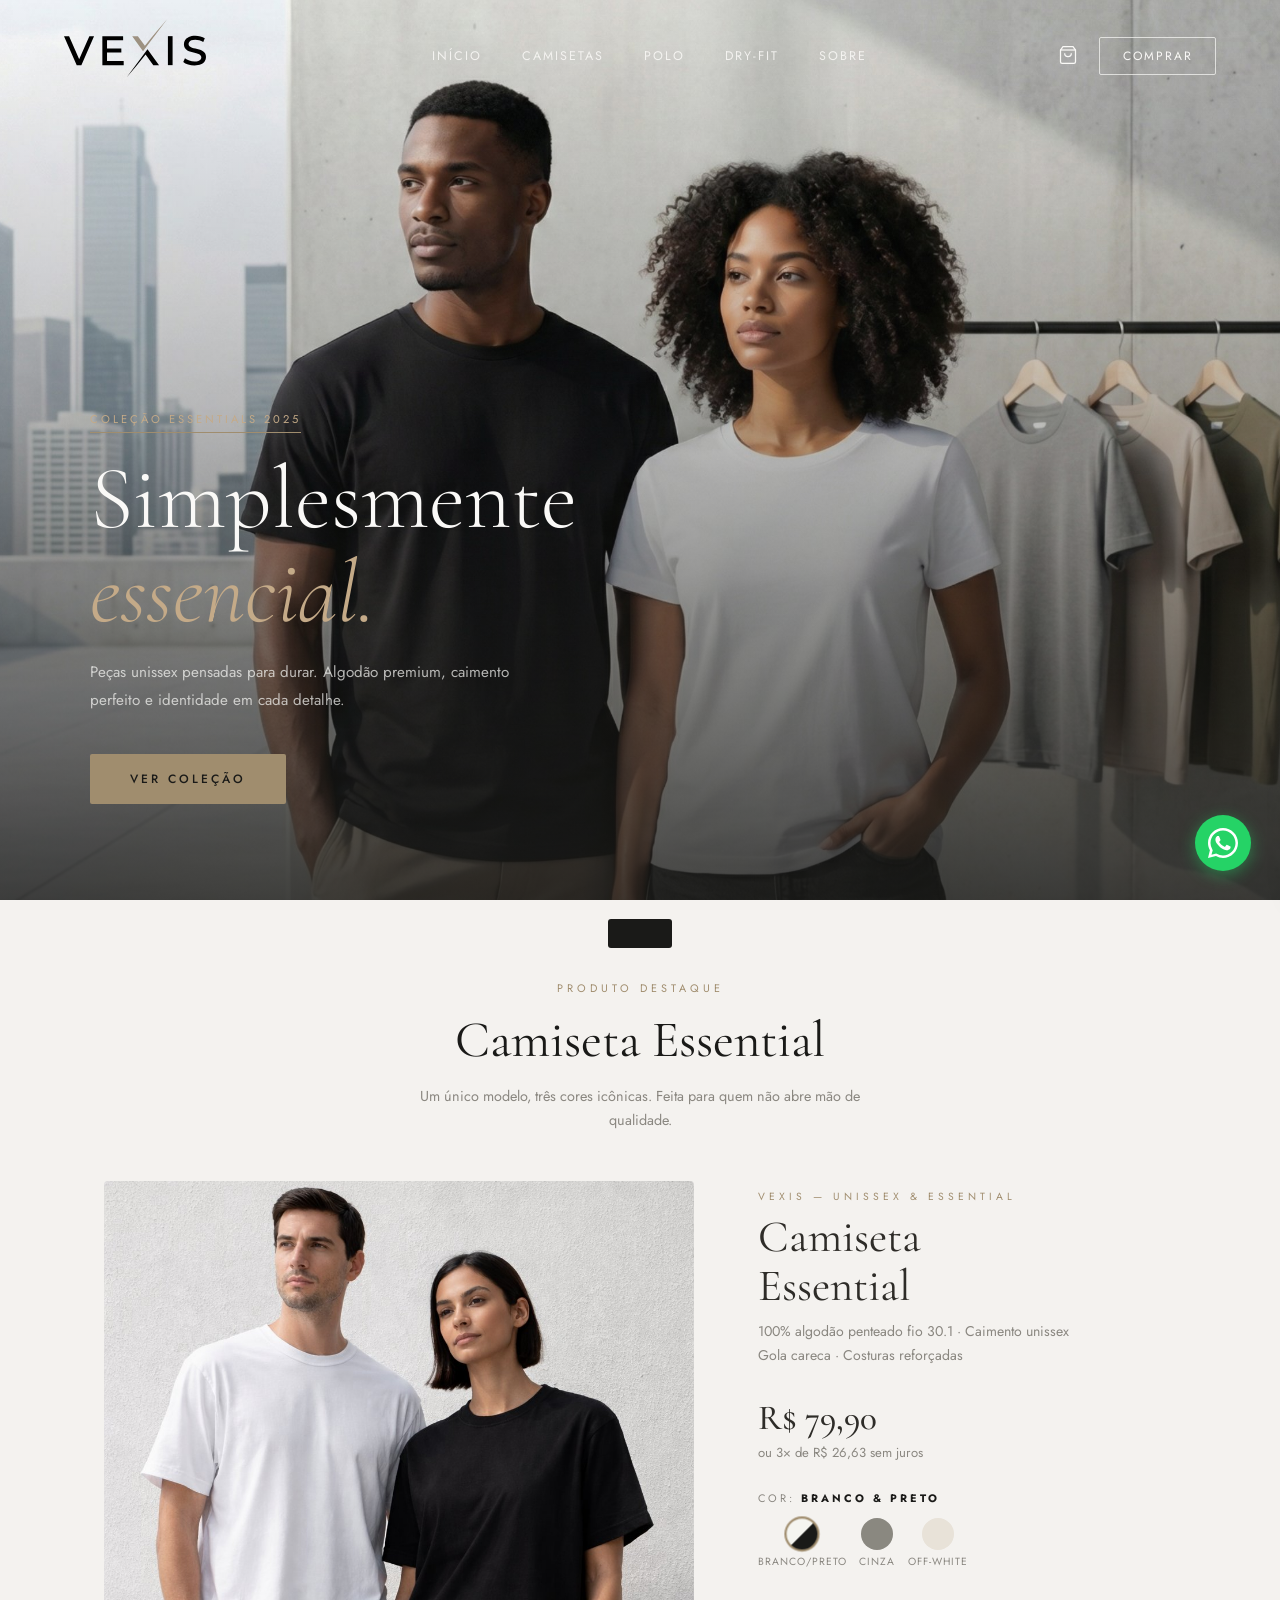
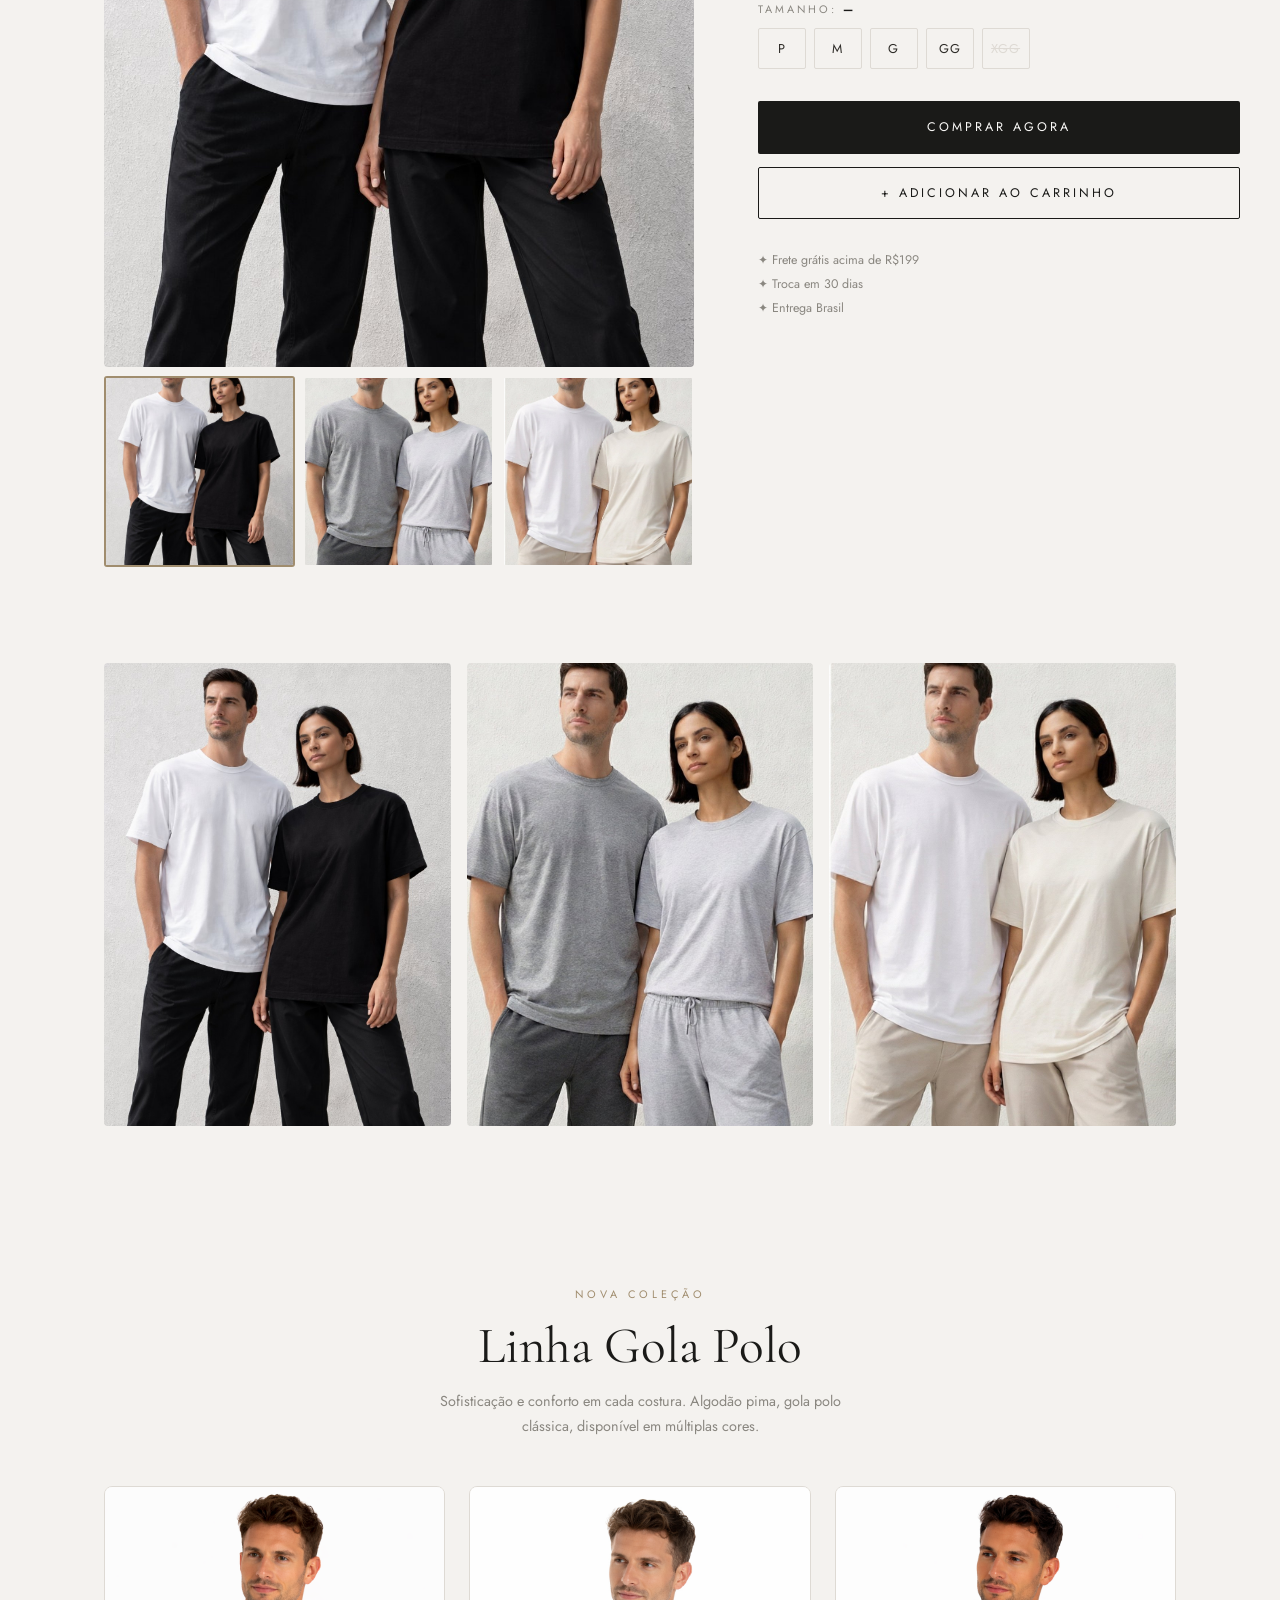
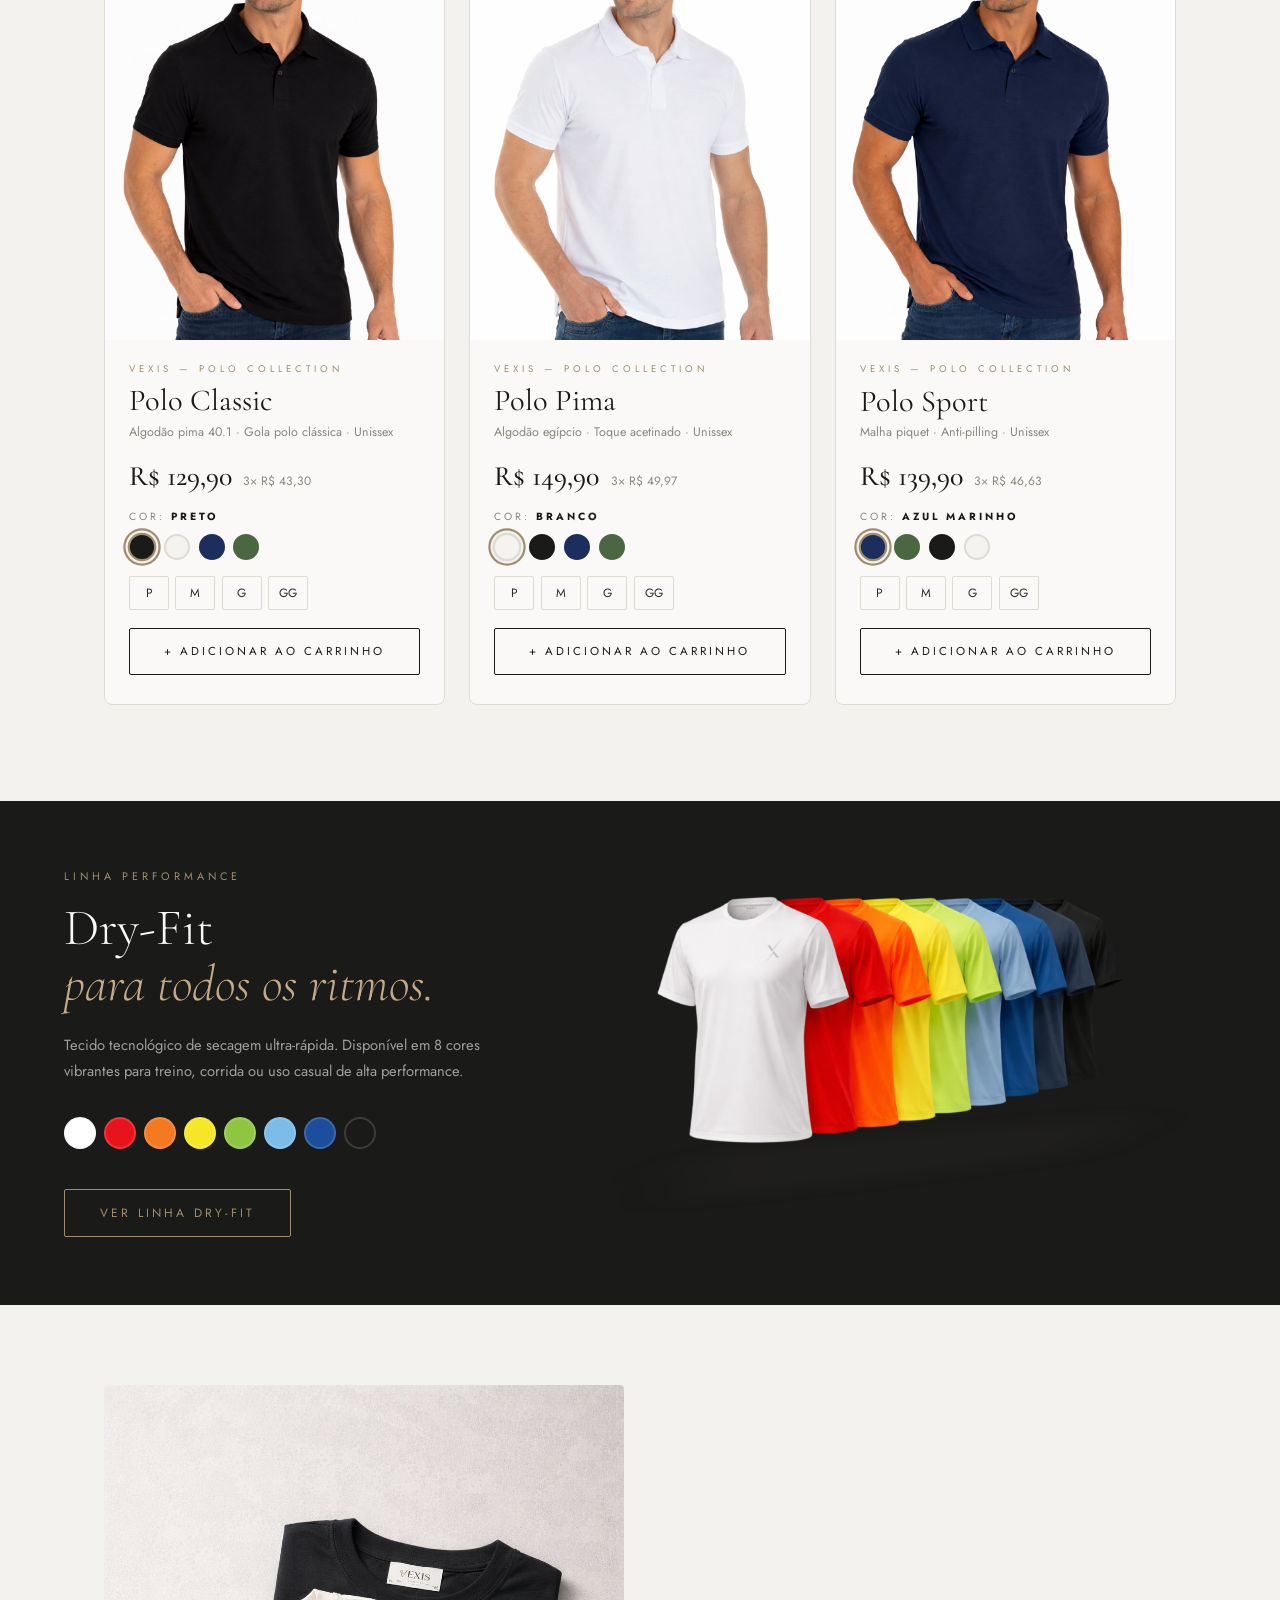
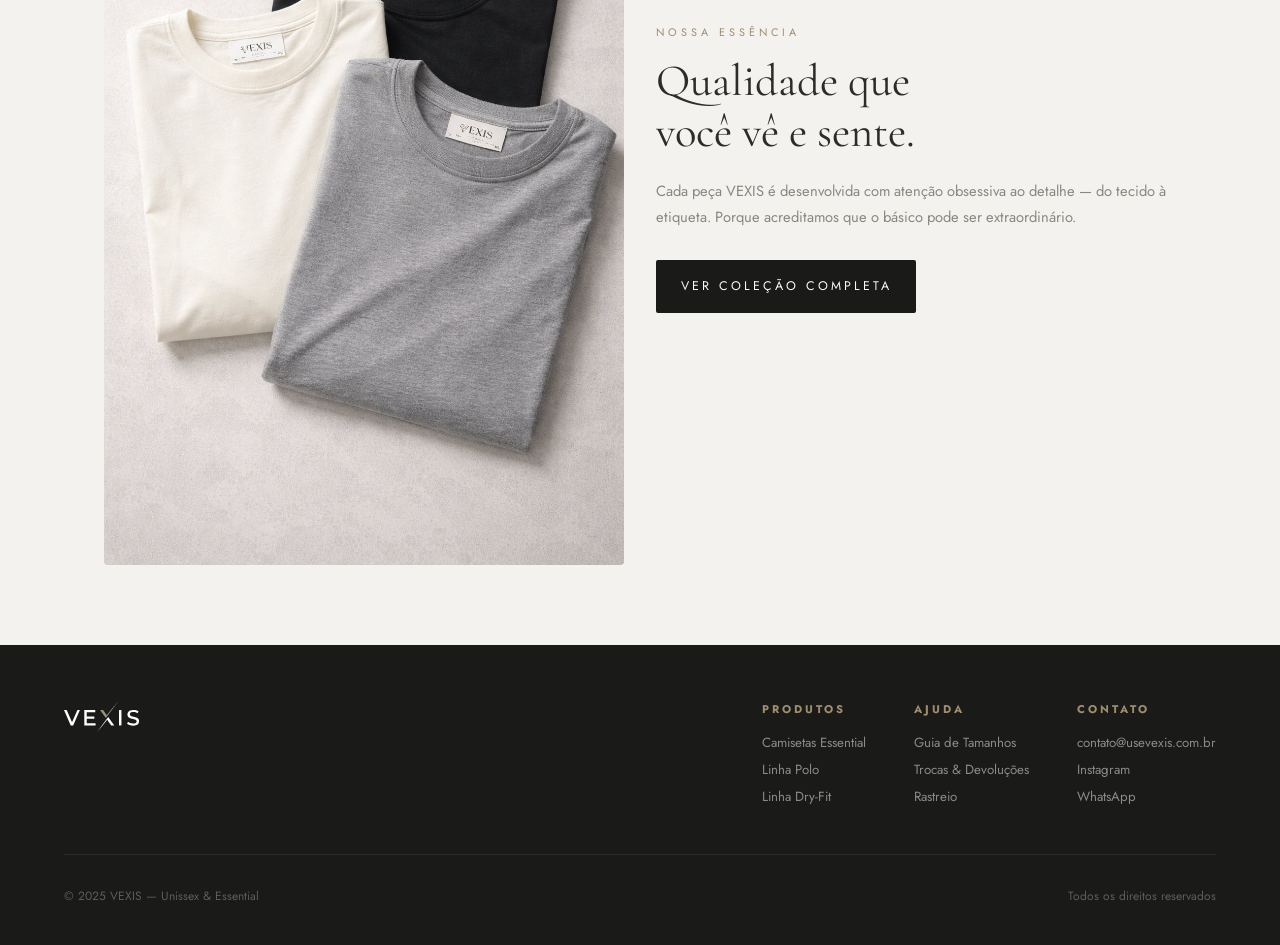
==== commit d2ee068c: "feat: substitui SVGs das polos por fotos reais e atualiza animação - Adiciona imagens reais: polo-pr" ====
--- a/index.html
+++ b/index.html
@@ -141,20 +141,10 @@
 
   <div class="polo-grid">
 
-    <!-- Card 1: Polo Classic -->
+    <!-- Card 1: Polo Classic — inicia Preto -->
     <div class="polo-card anim">
       <div class="polo-visual" id="polo-1">
-        <div class="polo-shirt-inner">
-          <svg class="polo-svg" viewBox="0 0 200 230" xmlns="http://www.w3.org/2000/svg">
-            <path class="shirt-body" style="fill:#1a1a18" d="M82,44 Q76,20 100,18 Q124,20 118,44 L162,60 L196,76 L194,114 L162,120 L162,226 L38,226 L38,120 L6,114 L4,76 L38,60 Z"/>
-            <path class="shirt-collar" d="M82,44 Q76,20 100,18 L100,44 Q90,49 82,55 Z"/>
-            <path class="shirt-collar" d="M118,44 Q124,20 100,18 L100,44 Q110,49 118,55 Z"/>
-            <rect class="shirt-placket" x="96" y="44" width="8" height="48" rx="2"/>
-            <circle class="shirt-button" cx="100" cy="57" r="4.5"/>
-            <circle class="shirt-button" cx="100" cy="71" r="4.5"/>
-            <circle class="shirt-button" cx="100" cy="85" r="4.5"/>
-          </svg>
-        </div>
+        <img class="polo-img" src="/public/images/polo-preta.png" alt="Polo Classic — Preto"/>
       </div>
       <div class="polo-card-info">
         <div class="polo-marca">VEXIS — Polo Collection</div>
@@ -166,10 +156,10 @@
         </div>
         <div class="polo-label-cor">Cor: <strong class="polo-cor-ativa">Preto</strong></div>
         <div class="polo-swatches">
-          <button class="polo-swatch ativo" title="Preto"   onclick="trocarCorPolo('polo-1','#1a1a18','Preto',this)"   style="background:#1a1a18"></button>
-          <button class="polo-swatch"        title="Branco"  onclick="trocarCorPolo('polo-1','#f0ede8','Branco',this)"  style="background:#f0ede8;border-color:#dedad4"></button>
-          <button class="polo-swatch"        title="Marinho" onclick="trocarCorPolo('polo-1','#1c2e5e','Marinho',this)" style="background:#1c2e5e"></button>
-          <button class="polo-swatch"        title="Bordô"   onclick="trocarCorPolo('polo-1','#6d2237','Bordô',this)"   style="background:#6d2237"></button>
+          <button class="polo-swatch ativo" title="Preto"        onclick="trocarCorPolo('polo-1','/public/images/polo-preta.png','Preto',this)"              style="background:#1a1a18"></button>
+          <button class="polo-swatch"        title="Branco"       onclick="trocarCorPolo('polo-1','/public/images/polo-branca.png','Branco',this)"            style="background:#f5f3f0;border-color:#dedad4"></button>
+          <button class="polo-swatch"        title="Azul Marinho" onclick="trocarCorPolo('polo-1','/public/images/polo-azul-marinho.png','Azul Marinho',this)" style="background:#1c2e5e"></button>
+          <button class="polo-swatch"        title="Verde Musgo"  onclick="trocarCorPolo('polo-1','/public/images/polo-verde-musgo.png','Verde Musgo',this)"   style="background:#4a6742"></button>
         </div>
         <div class="polo-tams">
           <button class="polo-tam" onclick="escolherTamPolo(this)">P</button>
@@ -181,20 +171,10 @@
       </div>
     </div>
 
-    <!-- Card 2: Polo Pima -->
+    <!-- Card 2: Polo Pima — inicia Branco -->
     <div class="polo-card anim anim-2">
       <div class="polo-visual" id="polo-2">
-        <div class="polo-shirt-inner">
-          <svg class="polo-svg" viewBox="0 0 200 230" xmlns="http://www.w3.org/2000/svg">
-            <path class="shirt-body" style="fill:#c9b99a" d="M82,44 Q76,20 100,18 Q124,20 118,44 L162,60 L196,76 L194,114 L162,120 L162,226 L38,226 L38,120 L6,114 L4,76 L38,60 Z"/>
-            <path class="shirt-collar" d="M82,44 Q76,20 100,18 L100,44 Q90,49 82,55 Z"/>
-            <path class="shirt-collar" d="M118,44 Q124,20 100,18 L100,44 Q110,49 118,55 Z"/>
-            <rect class="shirt-placket" style="fill:rgba(0,0,0,0.08)" x="96" y="44" width="8" height="48" rx="2"/>
-            <circle class="shirt-button" style="fill:rgba(0,0,0,0.28)" cx="100" cy="57" r="4.5"/>
-            <circle class="shirt-button" style="fill:rgba(0,0,0,0.28)" cx="100" cy="71" r="4.5"/>
-            <circle class="shirt-button" style="fill:rgba(0,0,0,0.28)" cx="100" cy="85" r="4.5"/>
-          </svg>
-        </div>
+        <img class="polo-img" src="/public/images/polo-branca.png" alt="Polo Pima — Branco"/>
       </div>
       <div class="polo-card-info">
         <div class="polo-marca">VEXIS — Polo Collection</div>
@@ -204,12 +184,12 @@
           <span class="polo-preco">R$ 149,90</span>
           <span class="polo-parc">3× R$ 49,97</span>
         </div>
-        <div class="polo-label-cor">Cor: <strong class="polo-cor-ativa">Areia</strong></div>
+        <div class="polo-label-cor">Cor: <strong class="polo-cor-ativa">Branco</strong></div>
         <div class="polo-swatches">
-          <button class="polo-swatch ativo" title="Areia"      onclick="trocarCorPolo('polo-2','#c9b99a','Areia',this)"      style="background:#c9b99a"></button>
-          <button class="polo-swatch"        title="Sage"       onclick="trocarCorPolo('polo-2','#7a9e7e','Sage',this)"       style="background:#7a9e7e"></button>
-          <button class="polo-swatch"        title="Rosa Antigo" onclick="trocarCorPolo('polo-2','#c4927a','Rosa Antigo',this)" style="background:#c4927a"></button>
-          <button class="polo-swatch"        title="Grafite"    onclick="trocarCorPolo('polo-2','#4a4845','Grafite',this)"    style="background:#4a4845"></button>
+          <button class="polo-swatch ativo" title="Branco"       onclick="trocarCorPolo('polo-2','/public/images/polo-branca.png','Branco',this)"            style="background:#f5f3f0;border-color:#dedad4"></button>
+          <button class="polo-swatch"        title="Preto"        onclick="trocarCorPolo('polo-2','/public/images/polo-preta.png','Preto',this)"              style="background:#1a1a18"></button>
+          <button class="polo-swatch"        title="Azul Marinho" onclick="trocarCorPolo('polo-2','/public/images/polo-azul-marinho.png','Azul Marinho',this)" style="background:#1c2e5e"></button>
+          <button class="polo-swatch"        title="Verde Musgo"  onclick="trocarCorPolo('polo-2','/public/images/polo-verde-musgo.png','Verde Musgo',this)"   style="background:#4a6742"></button>
         </div>
         <div class="polo-tams">
           <button class="polo-tam" onclick="escolherTamPolo(this)">P</button>
@@ -221,20 +201,10 @@
       </div>
     </div>
 
-    <!-- Card 3: Polo Sport -->
+    <!-- Card 3: Polo Sport — inicia Azul Marinho -->
     <div class="polo-card anim anim-3">
       <div class="polo-visual" id="polo-3">
-        <div class="polo-shirt-inner">
-          <svg class="polo-svg" viewBox="0 0 200 230" xmlns="http://www.w3.org/2000/svg">
-            <path class="shirt-body" style="fill:#1c4e9d" d="M82,44 Q76,20 100,18 Q124,20 118,44 L162,60 L196,76 L194,114 L162,120 L162,226 L38,226 L38,120 L6,114 L4,76 L38,60 Z"/>
-            <path class="shirt-collar" d="M82,44 Q76,20 100,18 L100,44 Q90,49 82,55 Z"/>
-            <path class="shirt-collar" d="M118,44 Q124,20 100,18 L100,44 Q110,49 118,55 Z"/>
-            <rect class="shirt-placket" x="96" y="44" width="8" height="48" rx="2"/>
-            <circle class="shirt-button" cx="100" cy="57" r="4.5"/>
-            <circle class="shirt-button" cx="100" cy="71" r="4.5"/>
-            <circle class="shirt-button" cx="100" cy="85" r="4.5"/>
-          </svg>
-        </div>
+        <img class="polo-img" src="/public/images/polo-azul-marinho.png" alt="Polo Sport — Azul Marinho"/>
       </div>
       <div class="polo-card-info">
         <div class="polo-marca">VEXIS — Polo Collection</div>
@@ -244,12 +214,12 @@
           <span class="polo-preco">R$ 139,90</span>
           <span class="polo-parc">3× R$ 46,63</span>
         </div>
-        <div class="polo-label-cor">Cor: <strong class="polo-cor-ativa">Azul Royal</strong></div>
+        <div class="polo-label-cor">Cor: <strong class="polo-cor-ativa">Azul Marinho</strong></div>
         <div class="polo-swatches">
-          <button class="polo-swatch ativo" title="Azul Royal" onclick="trocarCorPolo('polo-3','#1c4e9d','Azul Royal',this)" style="background:#1c4e9d"></button>
-          <button class="polo-swatch"        title="Coral"      onclick="trocarCorPolo('polo-3','#e87058','Coral',this)"      style="background:#e87058"></button>
-          <button class="polo-swatch"        title="Oliva"      onclick="trocarCorPolo('polo-3','#6b7c4b','Oliva',this)"      style="background:#6b7c4b"></button>
-          <button class="polo-swatch"        title="Creme"      onclick="trocarCorPolo('polo-3','#e5ddd3','Creme',this)"      style="background:#e5ddd3;border-color:#dedad4"></button>
+          <button class="polo-swatch ativo" title="Azul Marinho" onclick="trocarCorPolo('polo-3','/public/images/polo-azul-marinho.png','Azul Marinho',this)" style="background:#1c2e5e"></button>
+          <button class="polo-swatch"        title="Verde Musgo"  onclick="trocarCorPolo('polo-3','/public/images/polo-verde-musgo.png','Verde Musgo',this)"   style="background:#4a6742"></button>
+          <button class="polo-swatch"        title="Preto"        onclick="trocarCorPolo('polo-3','/public/images/polo-preta.png','Preto',this)"              style="background:#1a1a18"></button>
+          <button class="polo-swatch"        title="Branco"       onclick="trocarCorPolo('polo-3','/public/images/polo-branca.png','Branco',this)"            style="background:#f5f3f0;border-color:#dedad4"></button>
         </div>
         <div class="polo-tams">
           <button class="polo-tam" onclick="escolherTamPolo(this)">P</button>
--- a/src/css/main.css
+++ b/src/css/main.css
@@ -95,21 +95,13 @@
 .polo-grid{display:grid;grid-template-columns:repeat(3,1fr);gap:1.5rem;max-width:1200px;margin:0 auto;padding:0 5%}
 .polo-card{background:var(--white);border-radius:8px;overflow:hidden;border:1px solid var(--border);transition:transform .3s ease,box-shadow .3s ease}
 .polo-card:hover{transform:translateY(-5px);box-shadow:0 16px 48px rgba(0,0,0,.1)}
-.polo-visual{background:#ece8e1;display:flex;align-items:center;justify-content:center;padding:2.5rem 1.5rem 1.5rem;overflow:hidden;height:280px}
-.polo-shirt-inner{display:flex;align-items:center;justify-content:center;width:100%;height:100%}
-.polo-svg{width:auto;height:100%;max-width:155px;filter:drop-shadow(0 10px 24px rgba(0,0,0,.22))}
-.shirt-body{/* fill set inline — changed by JS */}
-.shirt-collar{fill:rgba(0,0,0,.15)}
-.shirt-placket{fill:rgba(255,255,255,.18)}
-.shirt-button{fill:rgba(255,255,255,.45)}
-
-@keyframes shirtSwap {
-  0%   { opacity:1; transform:translateY(0) scale(1);        animation-timing-function:ease-in }
-  35%  { opacity:0; transform:translateY(24px) scale(.91);   animation-timing-function:step-start }
-  65%  { opacity:0; transform:translateY(-20px) scale(.91);  animation-timing-function:cubic-bezier(.34,1.56,.64,1) }
-  100% { opacity:1; transform:translateY(0) scale(1) }
-}
-.polo-shirt-inner.trocando { animation:shirtSwap .52s ease forwards }
+.polo-visual{overflow:hidden;background:#f0ede8;aspect-ratio:3/4}
+.polo-img{width:100%;height:100%;object-fit:cover;object-position:center top;display:block}
+
+@keyframes poloSai{from{opacity:1;transform:scale(1)}to{opacity:0;transform:scale(.97)}}
+@keyframes poloEntra{from{opacity:0;transform:scale(.97)}to{opacity:1;transform:scale(1)}}
+.polo-img.saindo{animation:poloSai .2s ease forwards}
+.polo-img.entrando{animation:poloEntra .35s ease-out forwards}
 
 .polo-card-info{padding:1.4rem 1.5rem 1.8rem}
 .polo-marca{font-size:.6rem;letter-spacing:4px;text-transform:uppercase;color:var(--gold);margin-bottom:.4rem}
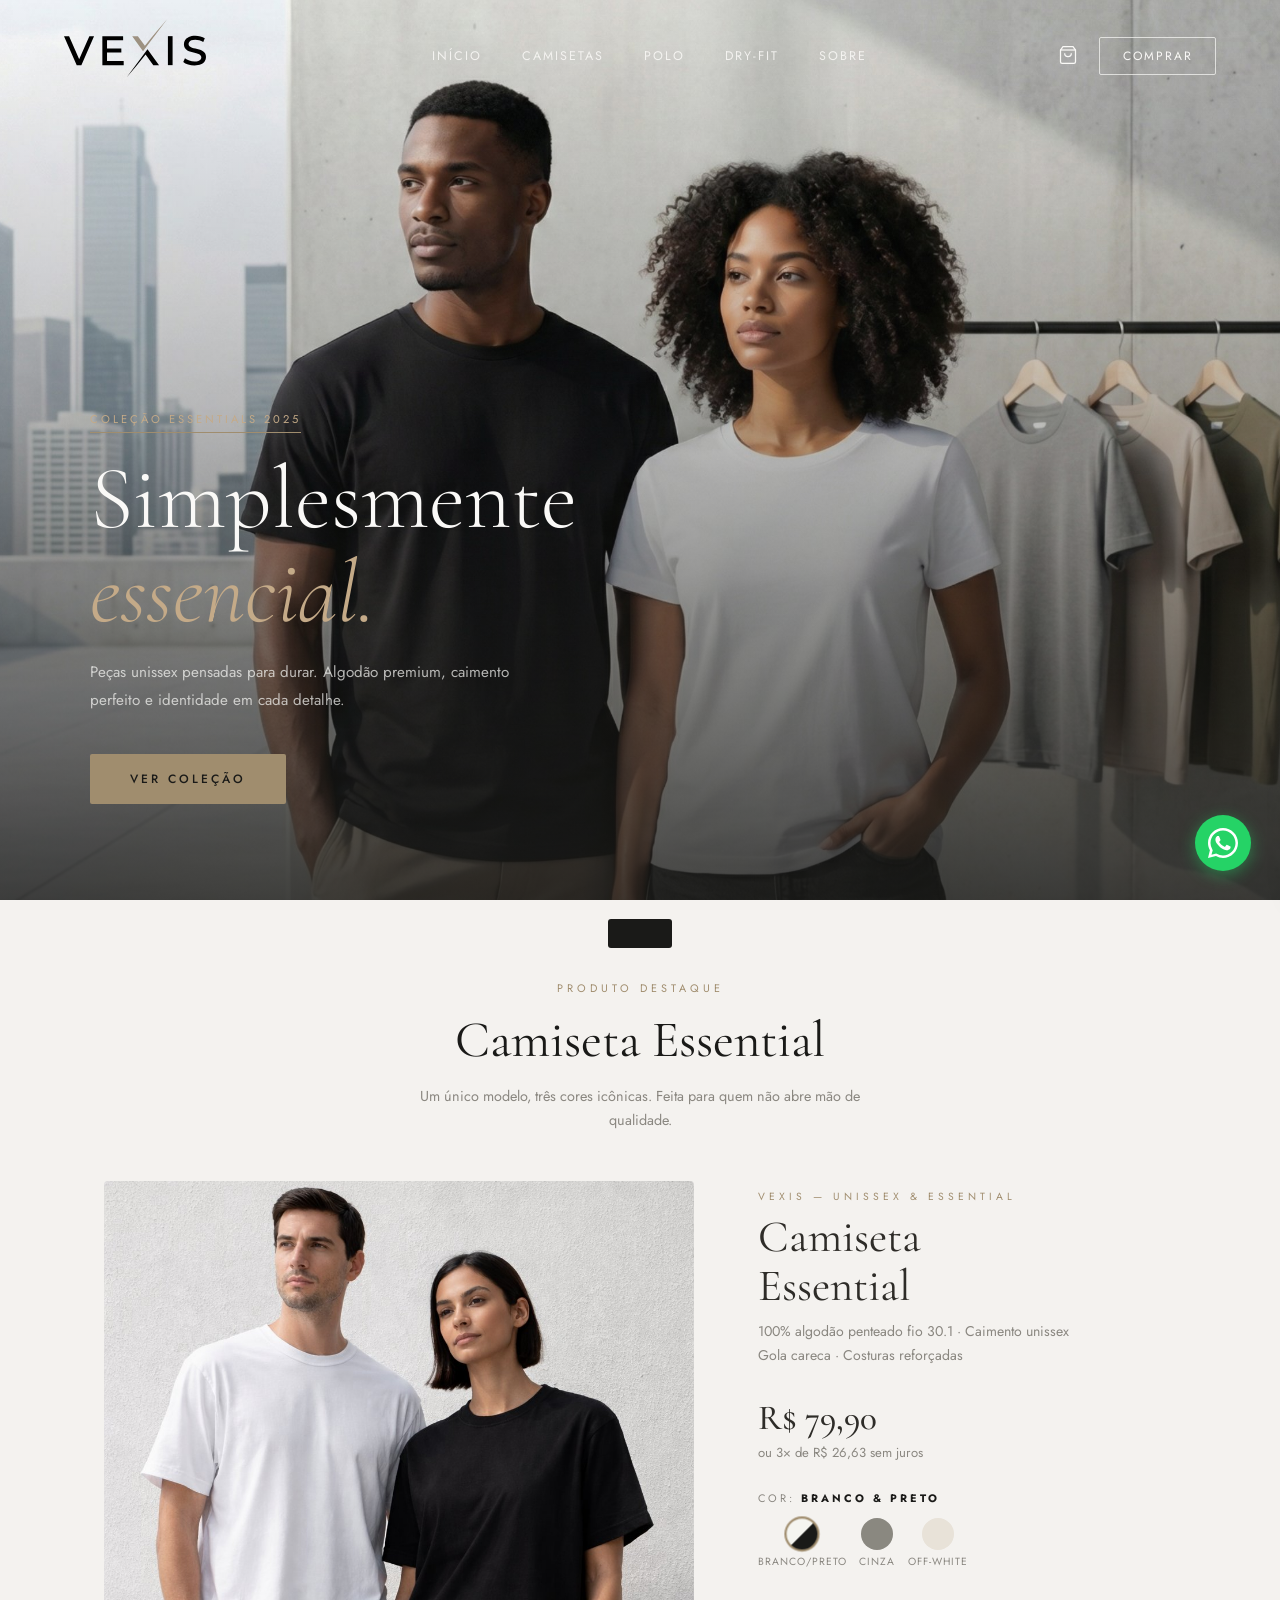
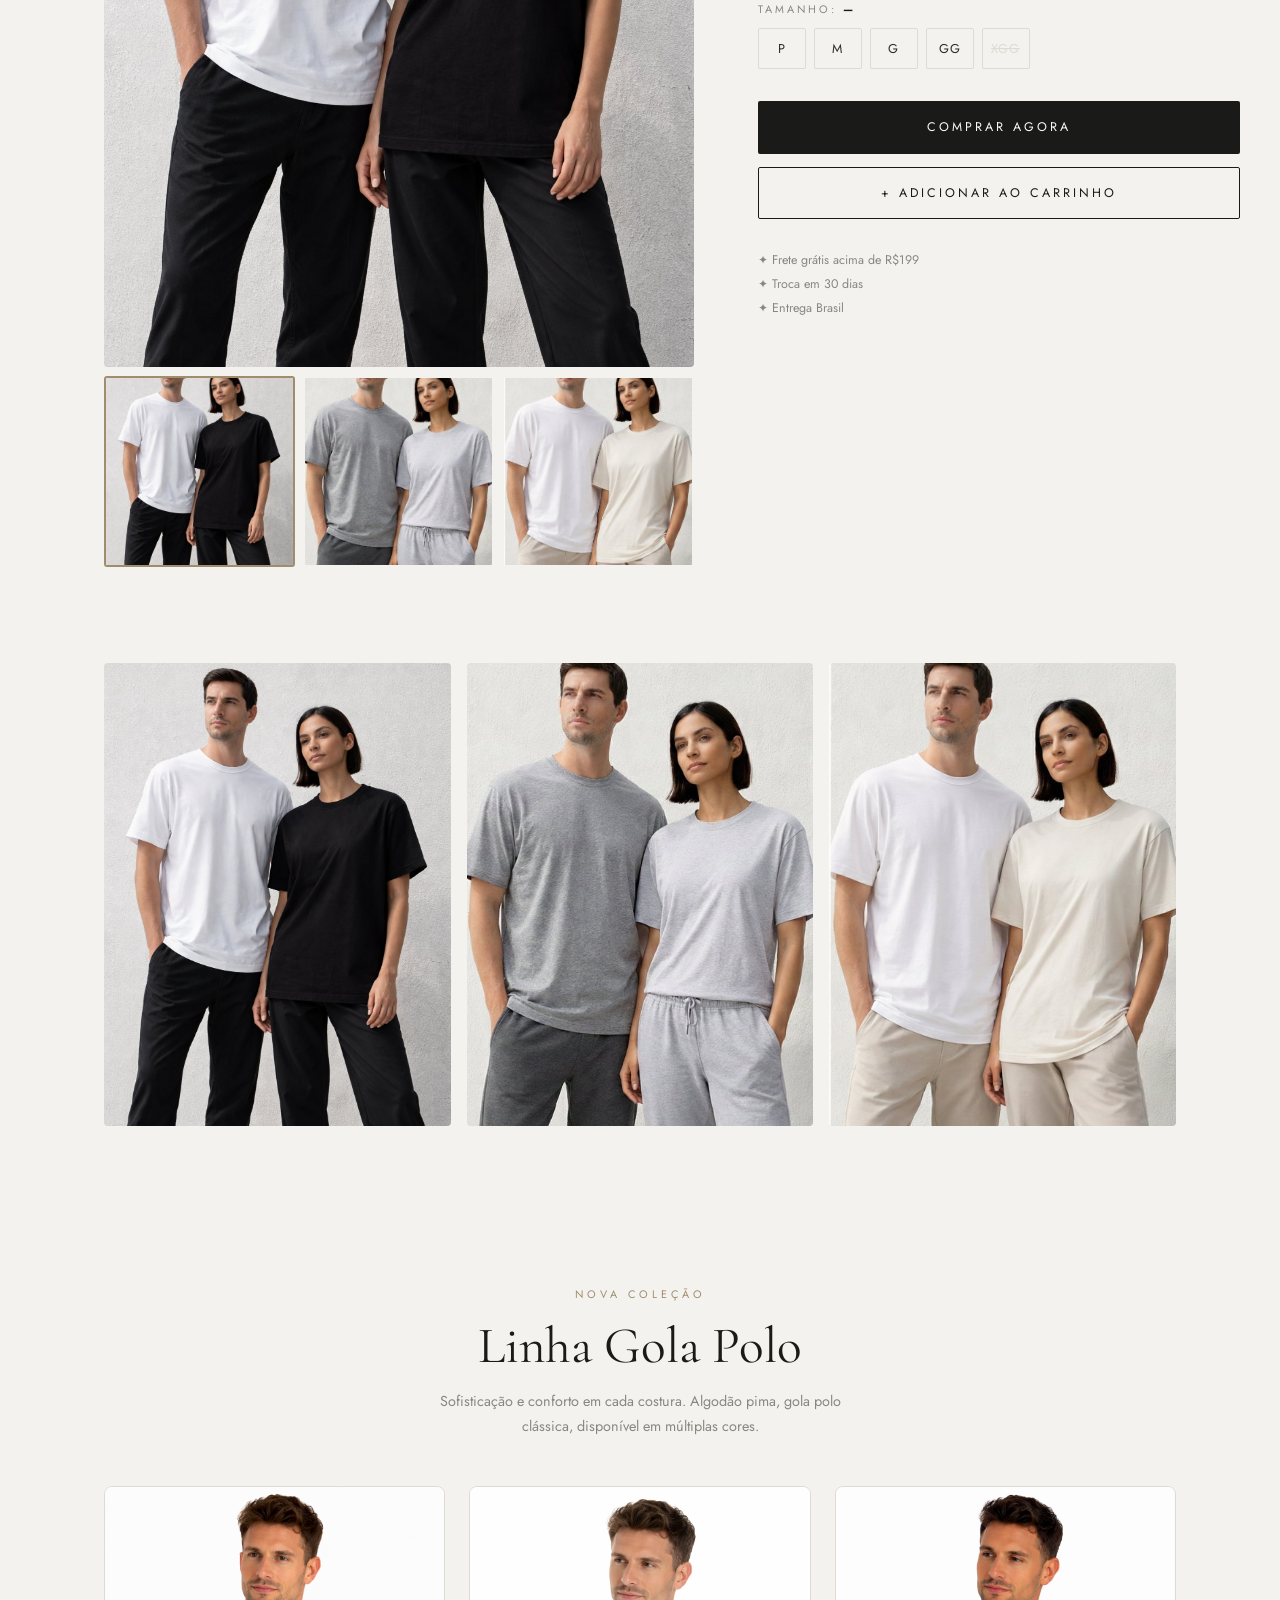
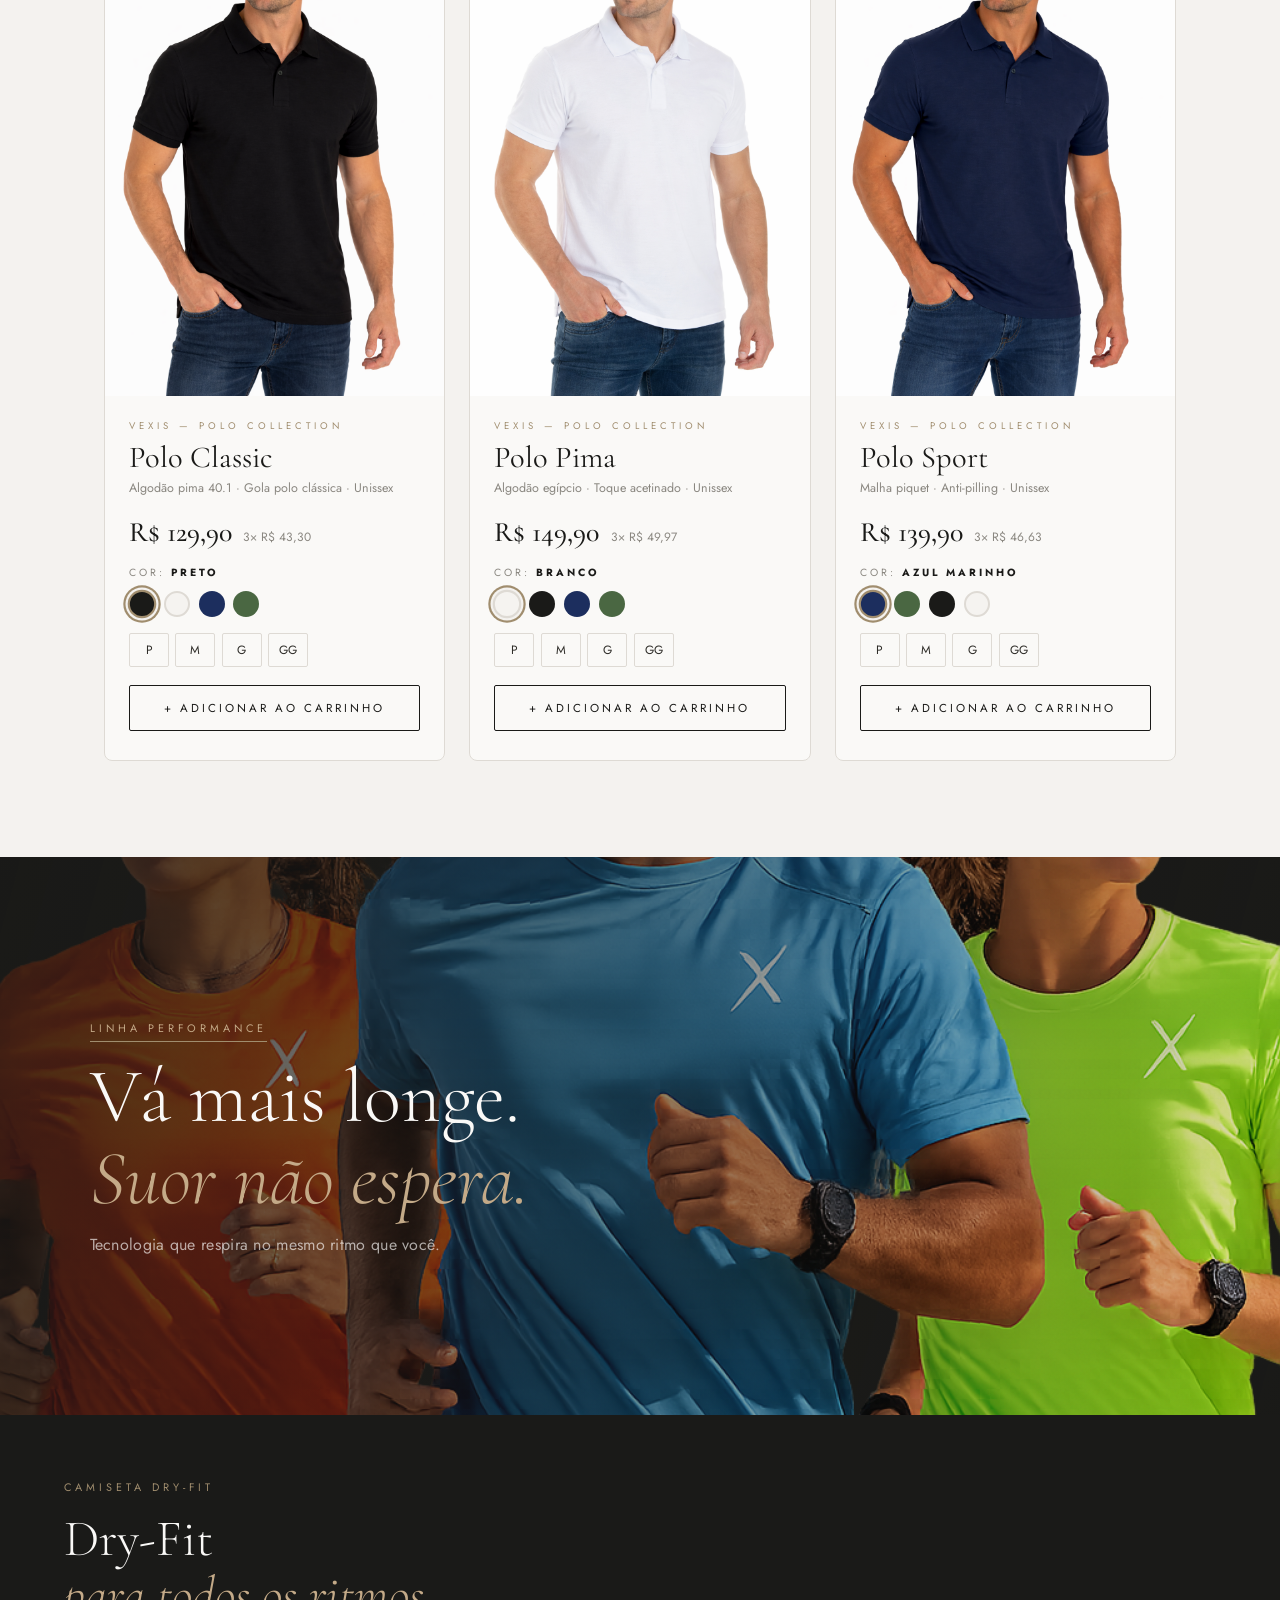
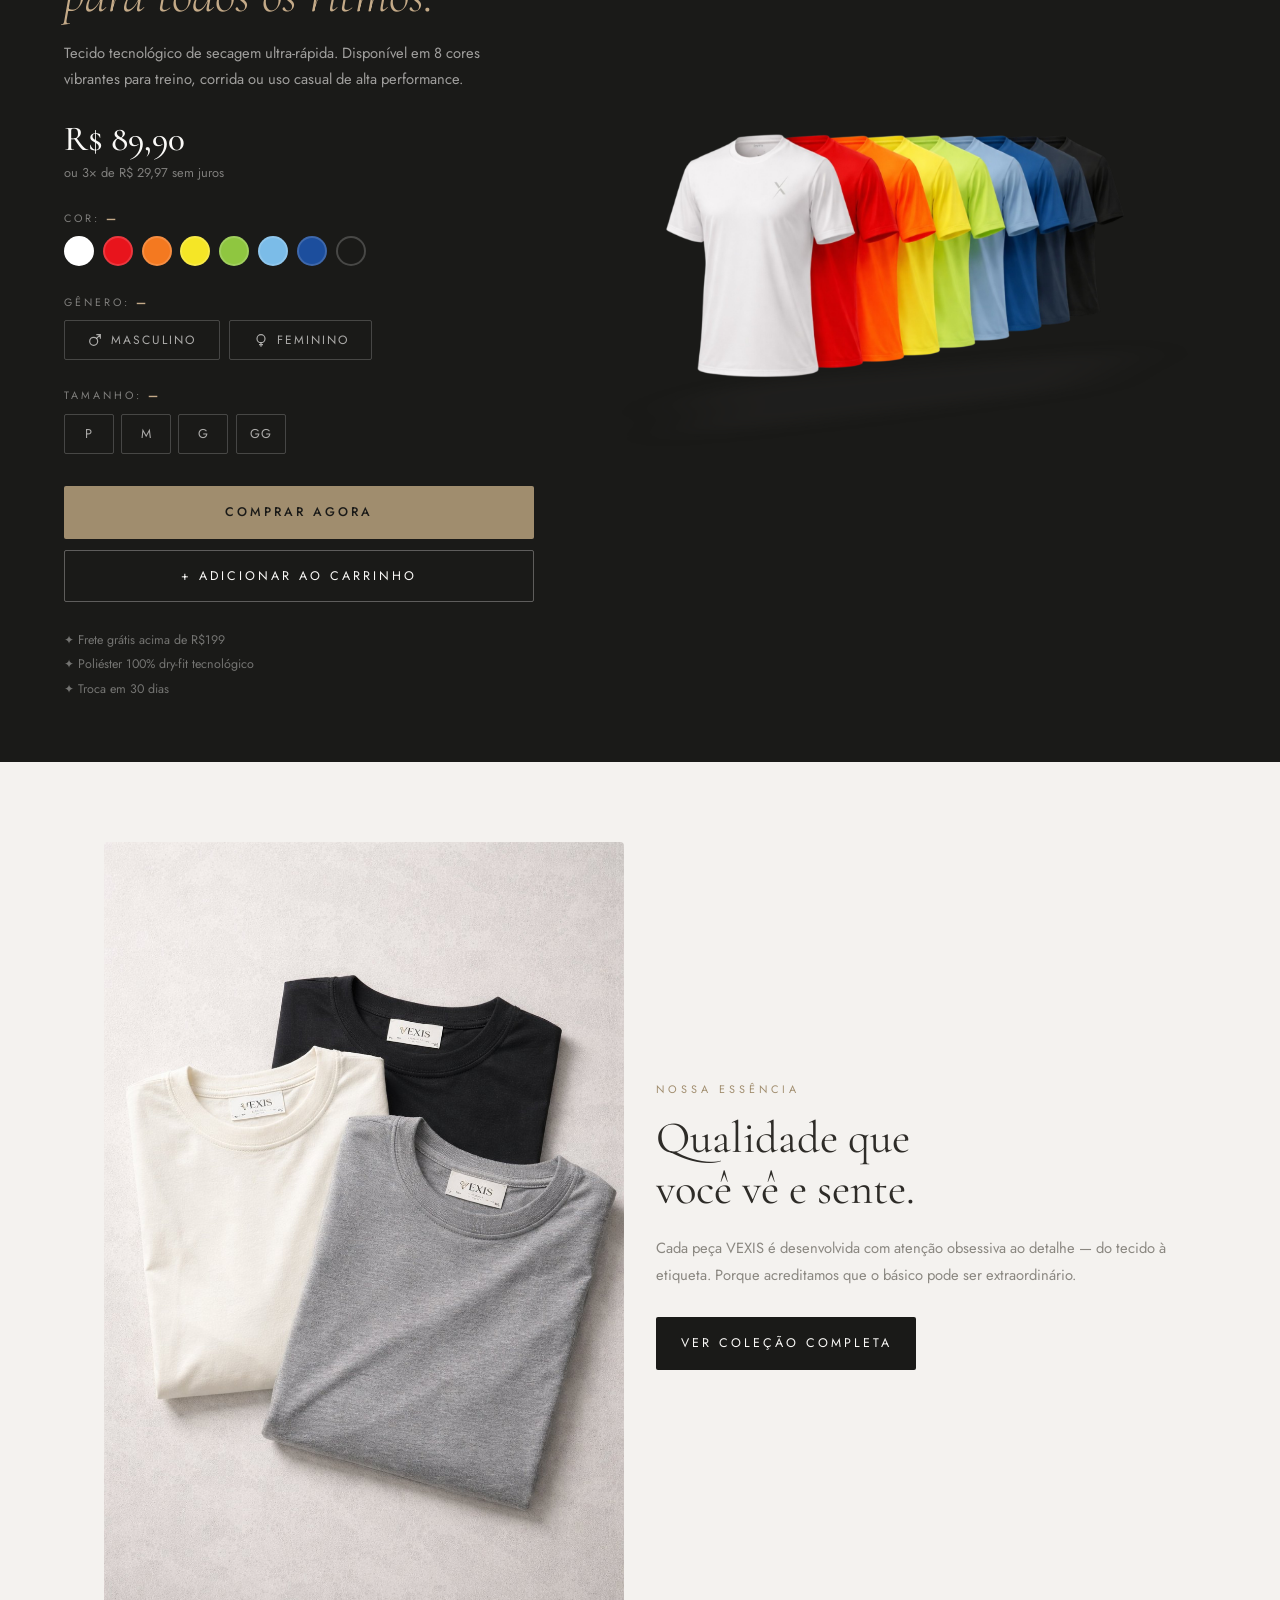
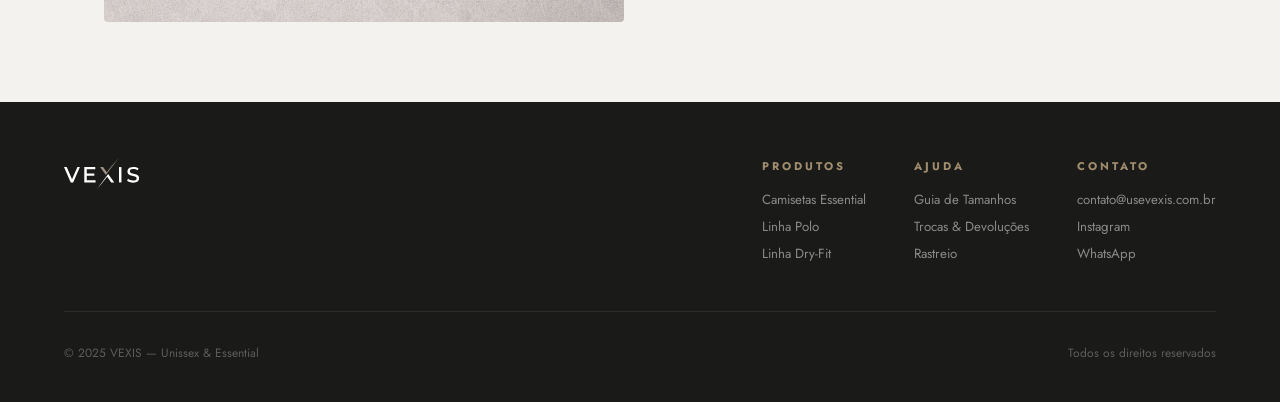
==== commit 07ab1da7: "feat: redesenha bloco Dry-Fit com banner lifestyle, seletores de gênero e tamanhos - Adiciona banner" ====
--- a/index.html
+++ b/index.html
@@ -236,22 +236,74 @@
 
 <!-- ══ DRY-FIT ══ -->
 <section class="dryfits-section" id="dryfits">
+
+  <!-- Banner corrida -->
+  <div class="dryfits-banner">
+    <img src="/public/images/corrida-dryfits.png" alt="Atletas VEXIS Dry-Fit em ação"/>
+    <div class="dryfits-banner-overlay">
+      <div class="dryfits-banner-texto anim">
+        <div class="dry-kicker-light">Linha Performance</div>
+        <h2 class="dry-banner-titulo">Vá mais longe.<br><em>Suor não espera.</em></h2>
+        <p class="dry-banner-sub">Tecnologia que respira no mesmo ritmo que você.</p>
+      </div>
+    </div>
+  </div>
+
+  <!-- Configurador de produto -->
   <div class="dryfits-inner">
     <div class="dryfits-texto">
-      <div class="kicker">Linha Performance</div>
+      <div class="kicker">Camiseta Dry-Fit</div>
       <h2>Dry-Fit<br><em>para todos os ritmos.</em></h2>
       <p>Tecido tecnológico de secagem ultra-rápida. Disponível em 8 cores vibrantes para treino, corrida ou uso casual de alta performance.</p>
+
+      <div class="dry-preco-bloco">
+        <div class="dry-preco-val">R$ 89,90</div>
+        <div class="dry-preco-parc">ou 3× de R$ 29,97 sem juros</div>
+      </div>
+
+      <!-- Cor -->
+      <div class="label-dry">Cor: <strong id="dryCorLabel">—</strong></div>
       <div class="cores-dryfits">
-        <div class="cor-tag" style="background:#ffffff" title="Branco"></div>
-        <div class="cor-tag" style="background:#e8141c" title="Vermelho"></div>
-        <div class="cor-tag" style="background:#f47920" title="Laranja"></div>
-        <div class="cor-tag" style="background:#f5e626" title="Amarelo"></div>
-        <div class="cor-tag" style="background:#8fc640" title="Verde Limão"></div>
-        <div class="cor-tag" style="background:#7bbce8" title="Azul Claro"></div>
-        <div class="cor-tag" style="background:#1c4e9d" title="Azul Royal"></div>
-        <div class="cor-tag" style="background:#1a1a18" title="Preto"></div>
-      </div>
-      <button class="btn-dry">Ver Linha Dry-Fit</button>
+        <button class="cor-tag" style="background:#ffffff;border-color:rgba(255,255,255,.35)" data-cor="Branco"       title="Branco"       onclick="escolherCorDry('Branco',this)"></button>
+        <button class="cor-tag" style="background:#e8141c"                                    data-cor="Vermelho"     title="Vermelho"     onclick="escolherCorDry('Vermelho',this)"></button>
+        <button class="cor-tag" style="background:#f47920"                                    data-cor="Laranja"      title="Laranja"      onclick="escolherCorDry('Laranja',this)"></button>
+        <button class="cor-tag" style="background:#f5e626"                                    data-cor="Amarelo"      title="Amarelo"      onclick="escolherCorDry('Amarelo',this)"></button>
+        <button class="cor-tag" style="background:#8fc640"                                    data-cor="Verde Limão"  title="Verde Limão"  onclick="escolherCorDry('Verde Limão',this)"></button>
+        <button class="cor-tag" style="background:#7bbce8"                                    data-cor="Azul Claro"   title="Azul Claro"   onclick="escolherCorDry('Azul Claro',this)"></button>
+        <button class="cor-tag" style="background:#1c4e9d"                                    data-cor="Azul Royal"   title="Azul Royal"   onclick="escolherCorDry('Azul Royal',this)"></button>
+        <button class="cor-tag" style="background:#1a1a18;border-color:rgba(255,255,255,.2)"  data-cor="Preto"        title="Preto"        onclick="escolherCorDry('Preto',this)"></button>
+      </div>
+
+      <!-- Gênero -->
+      <div class="label-dry">Gênero: <strong id="dryGenLabel">—</strong></div>
+      <div class="dry-generos">
+        <button class="dry-gen" onclick="escolherGeneroDry('Masculino',this)">
+          <svg width="16" height="16" viewBox="0 0 24 24" fill="none" stroke="currentColor" stroke-width="1.8"><circle cx="10" cy="14" r="6"/><path d="M20 4l-6 6M14 4h6v6"/></svg>
+          Masculino
+        </button>
+        <button class="dry-gen" onclick="escolherGeneroDry('Feminino',this)">
+          <svg width="16" height="16" viewBox="0 0 24 24" fill="none" stroke="currentColor" stroke-width="1.8"><circle cx="12" cy="10" r="6"/><path d="M12 16v6M9 19h6"/></svg>
+          Feminino
+        </button>
+      </div>
+
+      <!-- Tamanho -->
+      <div class="label-dry">Tamanho: <strong id="dryTamLabel">—</strong></div>
+      <div class="dry-tams">
+        <button class="dry-tam" onclick="escolherTamDry('P',this)">P</button>
+        <button class="dry-tam" onclick="escolherTamDry('M',this)">M</button>
+        <button class="dry-tam" onclick="escolherTamDry('G',this)">G</button>
+        <button class="dry-tam" onclick="escolherTamDry('GG',this)">GG</button>
+      </div>
+
+      <button class="btn-dry-comprar" onclick="comprarDry()">Comprar Agora</button>
+      <button class="btn-dry-add" onclick="adicionarDryCarrinho()">+ Adicionar ao Carrinho</button>
+
+      <div class="dry-selos">
+        <div class="dry-selo">✦ Frete grátis acima de R$199</div>
+        <div class="dry-selo">✦ Poliéster 100% dry-fit tecnológico</div>
+        <div class="dry-selo">✦ Troca em 30 dias</div>
+      </div>
     </div>
     <div class="dryfits-img">
       <img src="/public/images/dryfits.png" alt="Dry-Fit VEXIS"/>
--- a/src/css/main.css
+++ b/src/css/main.css
@@ -95,13 +95,8 @@
 .polo-grid{display:grid;grid-template-columns:repeat(3,1fr);gap:1.5rem;max-width:1200px;margin:0 auto;padding:0 5%}
 .polo-card{background:var(--white);border-radius:8px;overflow:hidden;border:1px solid var(--border);transition:transform .3s ease,box-shadow .3s ease}
 .polo-card:hover{transform:translateY(-5px);box-shadow:0 16px 48px rgba(0,0,0,.1)}
-.polo-visual{overflow:hidden;background:#f0ede8;aspect-ratio:3/4}
-.polo-img{width:100%;height:100%;object-fit:cover;object-position:center top;display:block}
-
-@keyframes poloSai{from{opacity:1;transform:scale(1)}to{opacity:0;transform:scale(.97)}}
-@keyframes poloEntra{from{opacity:0;transform:scale(.97)}to{opacity:1;transform:scale(1)}}
-.polo-img.saindo{animation:poloSai .2s ease forwards}
-.polo-img.entrando{animation:poloEntra .35s ease-out forwards}
+.polo-visual{overflow:hidden;background:#f0ede8}
+.polo-img{width:100%;height:auto;display:block;transition:opacity .4s ease}
 
 .polo-card-info{padding:1.4rem 1.5rem 1.8rem}
 .polo-marca{font-size:.6rem;letter-spacing:4px;text-transform:uppercase;color:var(--gold);margin-bottom:.4rem}
@@ -123,20 +118,64 @@
 .btn-polo-add{width:100%;padding:.9rem;background:transparent;color:var(--dark);font-family:'Jost',sans-serif;font-size:.72rem;letter-spacing:3px;text-transform:uppercase;border:1px solid var(--dark);cursor:pointer;border-radius:2px;transition:all .25s}
 .btn-polo-add:hover{background:var(--dark);color:var(--white)}
 
-/* ── DRY-FIT ── */
-.dryfits-section{background:var(--dark);padding:4rem 5%}
-.dryfits-inner{max-width:1300px;margin:0 auto;display:grid;grid-template-columns:1fr 1.4fr;gap:3rem;align-items:center}
+/* ── DRY-FIT BANNER CORRIDA ── */
+.dryfits-section{background:var(--dark)}
+.dryfits-banner{position:relative;height:62vh;min-height:380px;overflow:hidden}
+.dryfits-banner img{width:100%;height:100%;object-fit:cover;object-position:center 30%}
+.dryfits-banner-overlay{position:absolute;inset:0;background:linear-gradient(105deg,rgba(26,26,24,.82) 0%,rgba(26,26,24,.45) 55%,rgba(26,26,24,.1) 100%);display:flex;align-items:center}
+.dryfits-banner-texto{padding:0 7%;max-width:640px}
+.dry-kicker-light{font-size:.68rem;letter-spacing:4px;text-transform:uppercase;color:var(--gold-light);margin-bottom:.9rem;display:inline-block;border-bottom:1px solid var(--gold);padding-bottom:.3rem}
+.dry-banner-titulo{font-family:'Cormorant Garamond',serif;font-size:clamp(2.8rem,6vw,5rem);font-weight:300;color:var(--white);line-height:1.06;margin-bottom:.8rem}
+.dry-banner-titulo em{font-style:italic;color:var(--gold-light)}
+.dry-banner-sub{color:rgba(250,249,247,.65);font-size:1rem;letter-spacing:.3px;line-height:1.6}
+
+/* ── DRY-FIT CONFIGURADOR ── */
+.dryfits-inner{max-width:1300px;margin:0 auto;display:grid;grid-template-columns:1fr 1.35fr;gap:3rem;align-items:center;padding:4rem 5%}
 .dryfits-texto .kicker{font-size:.68rem;letter-spacing:4px;text-transform:uppercase;color:var(--gold);margin-bottom:1rem}
-.dryfits-texto h2{font-family:'Cormorant Garamond',serif;font-size:clamp(2.5rem,4vw,3.8rem);font-weight:300;color:var(--white);line-height:1.1;margin-bottom:1.2rem}
+.dryfits-texto h2{font-family:'Cormorant Garamond',serif;font-size:clamp(2.5rem,4vw,3.8rem);font-weight:300;color:var(--white);line-height:1.1;margin-bottom:1rem}
 .dryfits-texto h2 em{font-style:italic;color:var(--gold-light)}
-.dryfits-texto p{color:rgba(250,249,247,.6);font-size:.92rem;line-height:1.8;margin-bottom:2rem}
-.cores-dryfits{display:flex;gap:.5rem;flex-wrap:wrap;margin-bottom:2.5rem}
-.cor-tag{width:32px;height:32px;border-radius:50%;border:2px solid rgba(255,255,255,.15);transition:transform .2s;cursor:pointer}
-.cor-tag:hover{transform:scale(1.2)}
-.btn-dry{display:inline-block;font-size:.75rem;letter-spacing:3px;text-transform:uppercase;padding:.9rem 2.2rem;border:1px solid var(--gold);color:var(--gold);background:transparent;cursor:pointer;font-family:'Jost',sans-serif;border-radius:2px;transition:all .25s}
-.btn-dry:hover{background:var(--gold);color:var(--dark)}
+.dryfits-texto p{color:rgba(250,249,247,.6);font-size:.92rem;line-height:1.8;margin-bottom:1.5rem}
+
+/* Preço */
+.dry-preco-bloco{margin-bottom:1.8rem}
+.dry-preco-val{font-family:'Cormorant Garamond',serif;font-size:2.2rem;font-weight:500;color:var(--white)}
+.dry-preco-parc{font-size:.8rem;color:rgba(250,249,247,.45);margin-top:.2rem}
+
+/* Label opções */
+.label-dry{font-size:.67rem;letter-spacing:3px;text-transform:uppercase;color:rgba(250,249,247,.45);margin-bottom:.65rem}
+.label-dry strong{color:var(--gold-light)}
+
+/* Cores */
+.cores-dryfits{display:flex;gap:.55rem;flex-wrap:wrap;margin-bottom:1.8rem}
+.cor-tag{width:30px;height:30px;border-radius:50%;border:2px solid rgba(255,255,255,.15);cursor:pointer;background:none;padding:0;transition:transform .2s,box-shadow .2s,border-color .2s}
+.cor-tag:hover{transform:scale(1.18)}
+.cor-tag.ativo{border-color:var(--gold)!important;box-shadow:0 0 0 2px rgba(160,141,110,.35),0 0 0 4px var(--gold);transform:scale(1.12)}
+
+/* Gênero */
+.dry-generos{display:flex;gap:.6rem;margin-bottom:1.8rem;flex-wrap:wrap}
+.dry-gen{display:flex;align-items:center;gap:.5rem;padding:.6rem 1.4rem;background:transparent;border:1px solid rgba(250,249,247,.2);color:rgba(250,249,247,.65);font-family:'Jost',sans-serif;font-size:.75rem;letter-spacing:2px;text-transform:uppercase;cursor:pointer;border-radius:2px;transition:all .22s}
+.dry-gen:hover{border-color:var(--gold);color:var(--gold)}
+.dry-gen.ativo{background:var(--gold);border-color:var(--gold);color:var(--dark)}
+
+/* Tamanhos */
+.dry-tams{display:flex;gap:.45rem;flex-wrap:wrap;margin-bottom:2rem}
+.dry-tam{min-width:50px;padding:.6rem .5rem;border:1px solid rgba(250,249,247,.2);background:transparent;color:rgba(250,249,247,.65);font-family:'Jost',sans-serif;font-size:.8rem;letter-spacing:1px;cursor:pointer;border-radius:2px;transition:all .2s}
+.dry-tam:hover{border-color:rgba(250,249,247,.55);color:var(--white)}
+.dry-tam.ativo{background:var(--white);color:var(--dark);border-color:var(--white)}
+
+/* Botões */
+.btn-dry-comprar{display:block;width:100%;padding:1.1rem;background:var(--gold);color:var(--dark);font-family:'Jost',sans-serif;font-size:.78rem;letter-spacing:3px;text-transform:uppercase;border:none;cursor:pointer;border-radius:2px;margin-bottom:.7rem;transition:background .25s;font-weight:500}
+.btn-dry-comprar:hover{background:var(--gold-light)}
+.btn-dry-add{display:block;width:100%;padding:1rem;background:transparent;color:var(--white);font-family:'Jost',sans-serif;font-size:.78rem;letter-spacing:3px;text-transform:uppercase;border:1px solid rgba(250,249,247,.3);cursor:pointer;border-radius:2px;margin-bottom:1.8rem;transition:all .25s}
+.btn-dry-add:hover{border-color:var(--white);background:rgba(250,249,247,.08)}
+
+/* Selos */
+.dry-selos{display:flex;flex-direction:column;gap:.4rem}
+.dry-selo{font-size:.78rem;color:rgba(250,249,247,.4)}
+
+/* Imagem */
 .dryfits-img{display:flex;align-items:center;justify-content:center}
-.dryfits-img img{width:100%;max-width:700px;height:auto;display:block;object-fit:contain}
+.dryfits-img img{width:100%;max-width:680px;height:auto;display:block;object-fit:contain}
 
 /* ── BANNER DOBRADAS ── */
 .banner-dobradas{max-width:1200px;margin:5rem auto;padding:0 5%;display:grid;grid-template-columns:1fr 1fr;gap:2rem;align-items:center}
@@ -252,7 +291,10 @@
   .galeria{position:static}
   .banner-fotos{grid-template-columns:1fr 1fr}
   .banner-fotos .banner-foto:last-child{display:none}
+  .dryfits-banner{height:50vh;min-height:280px}
+  .dry-banner-titulo{font-size:clamp(2rem,8vw,3rem)}
   .dryfits-inner{grid-template-columns:1fr;gap:2rem}
+  .dryfits-img{display:none}
   .banner-dobradas{grid-template-columns:1fr}
   .footer-inner{flex-direction:column;gap:2rem}
   .footer-links{flex-direction:column;gap:1.5rem}
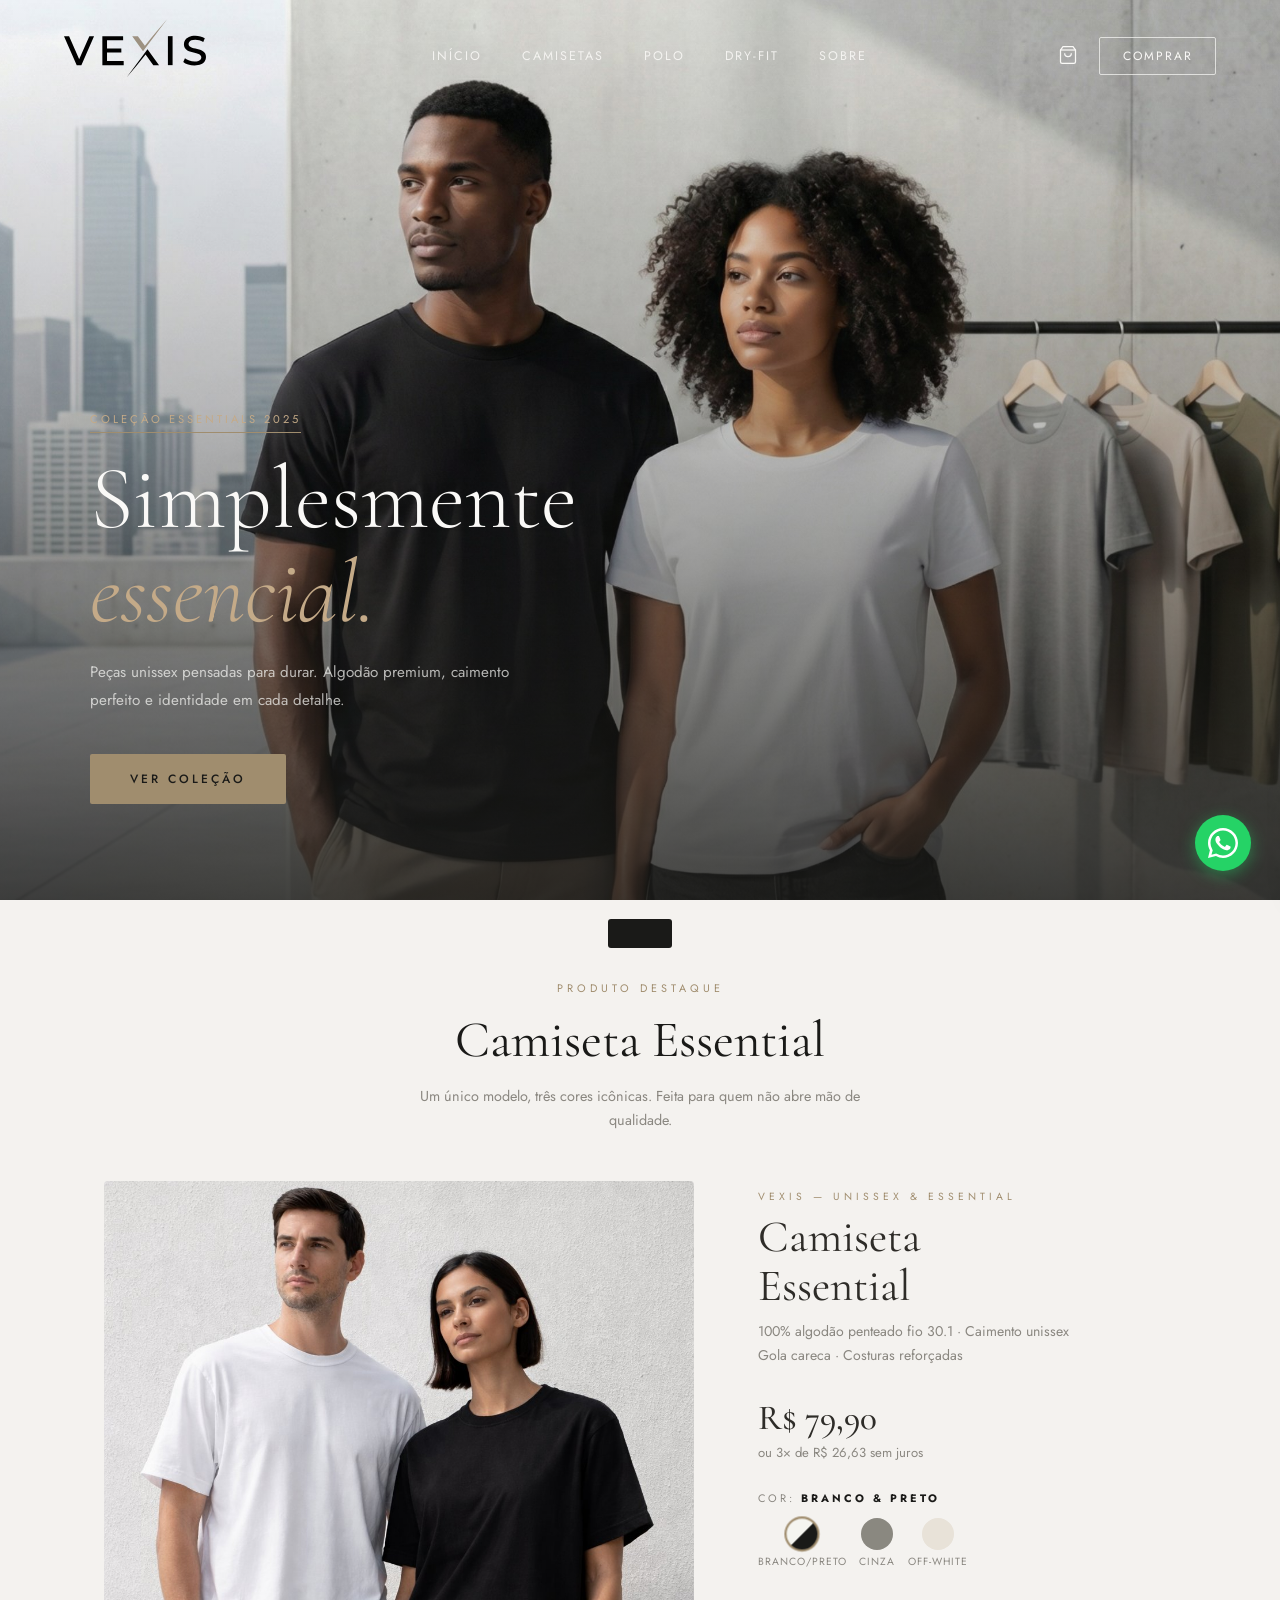
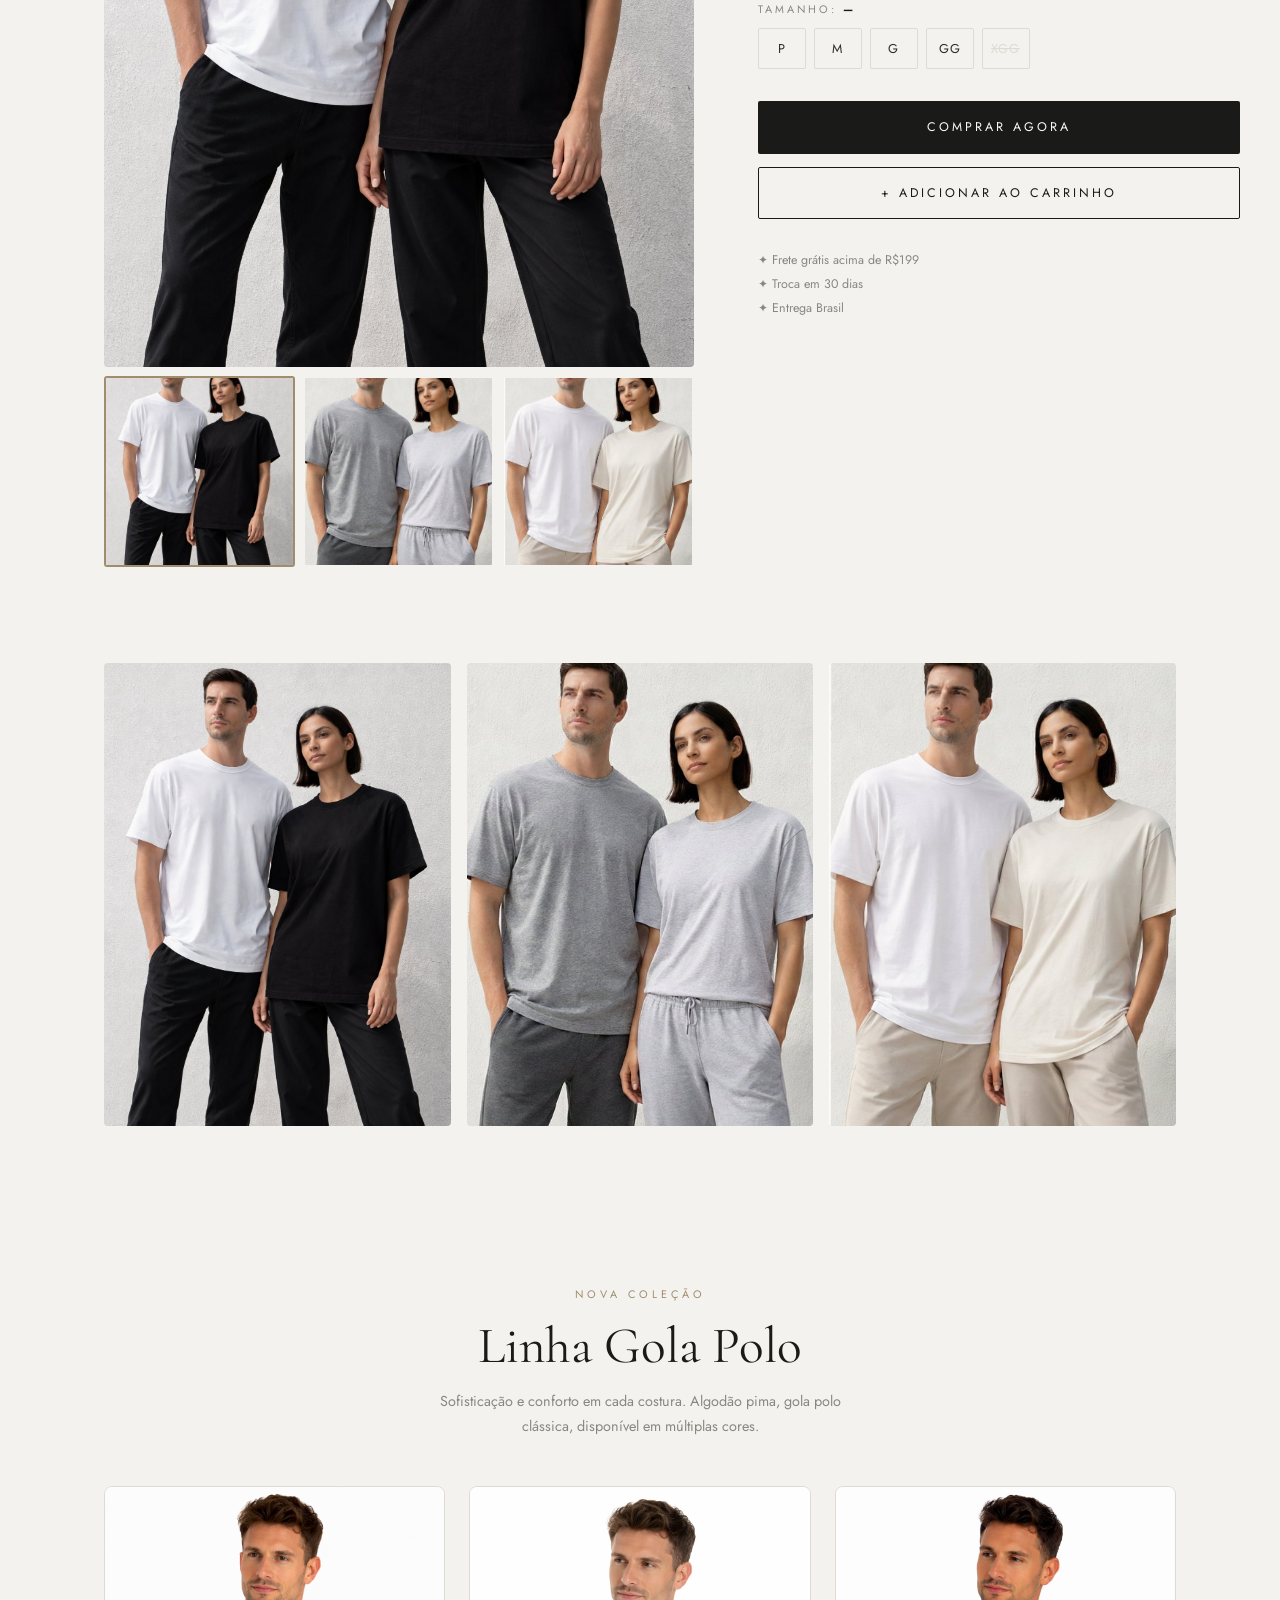
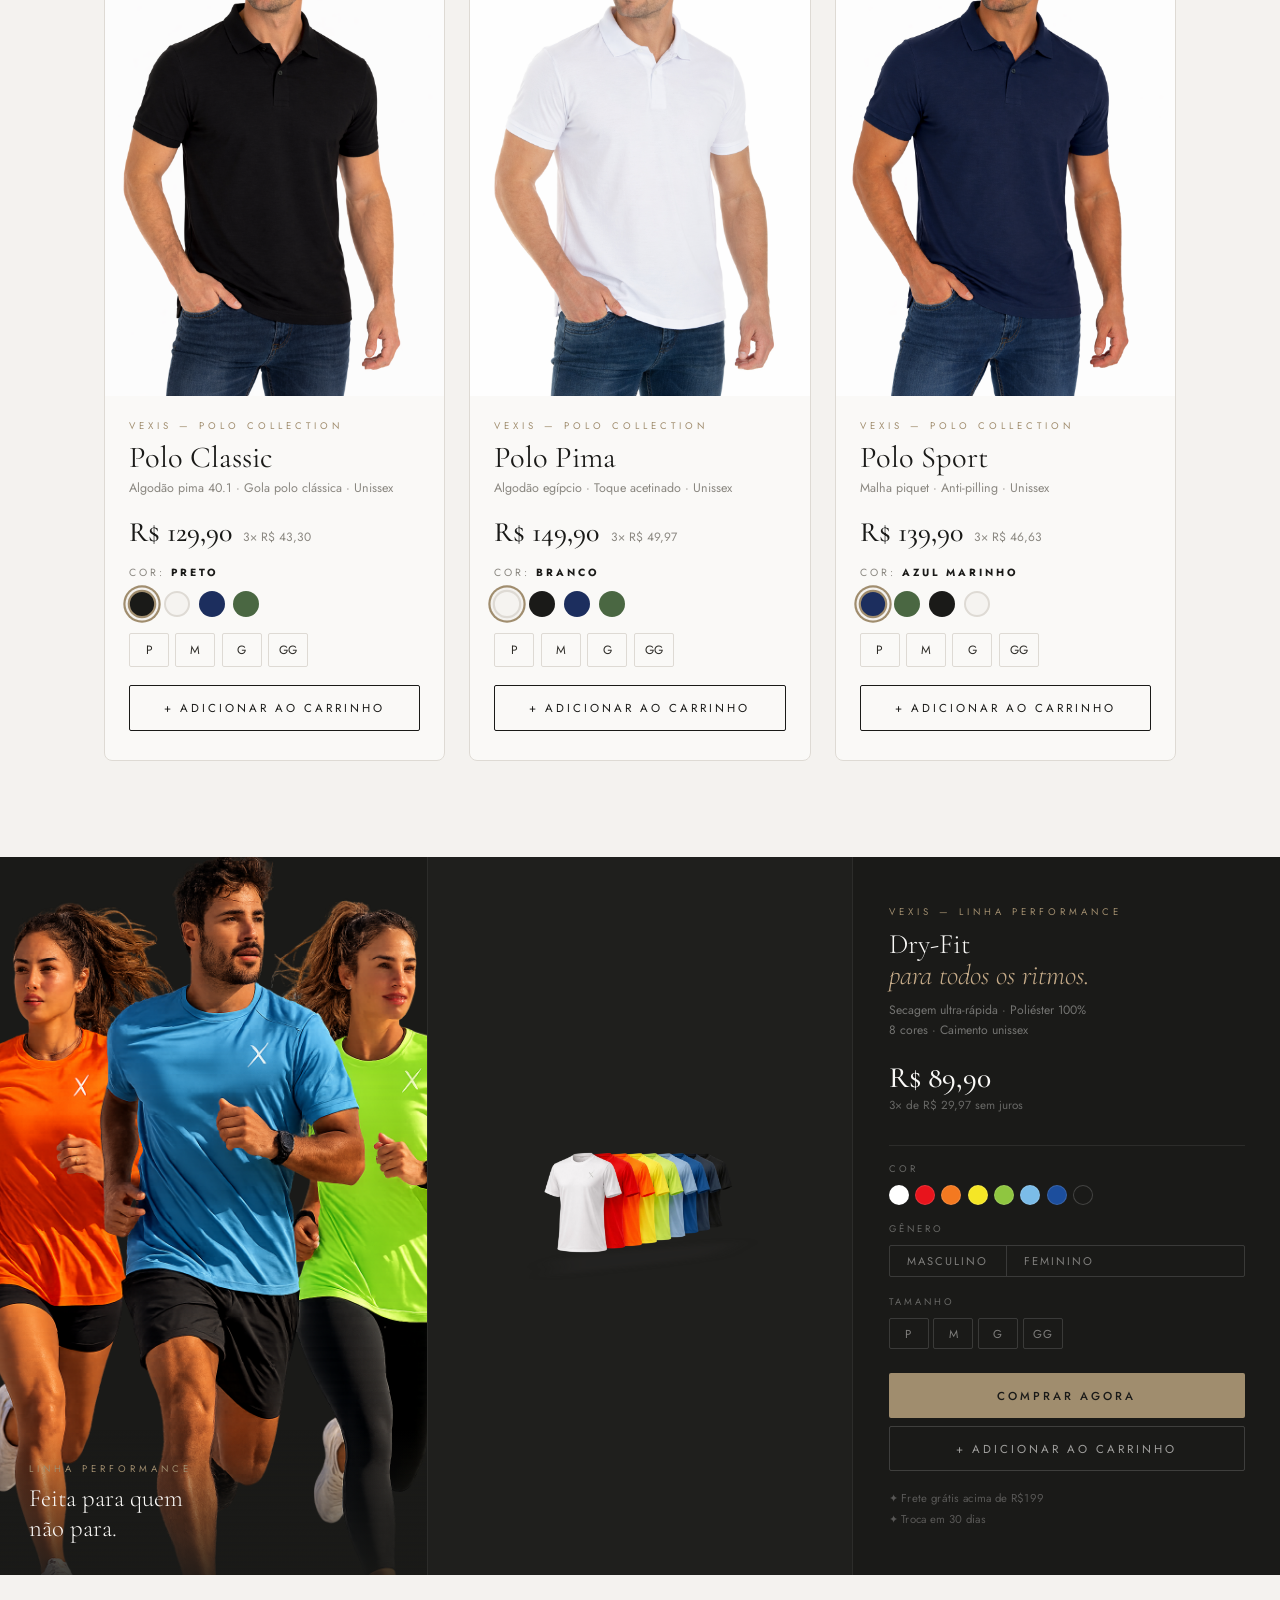
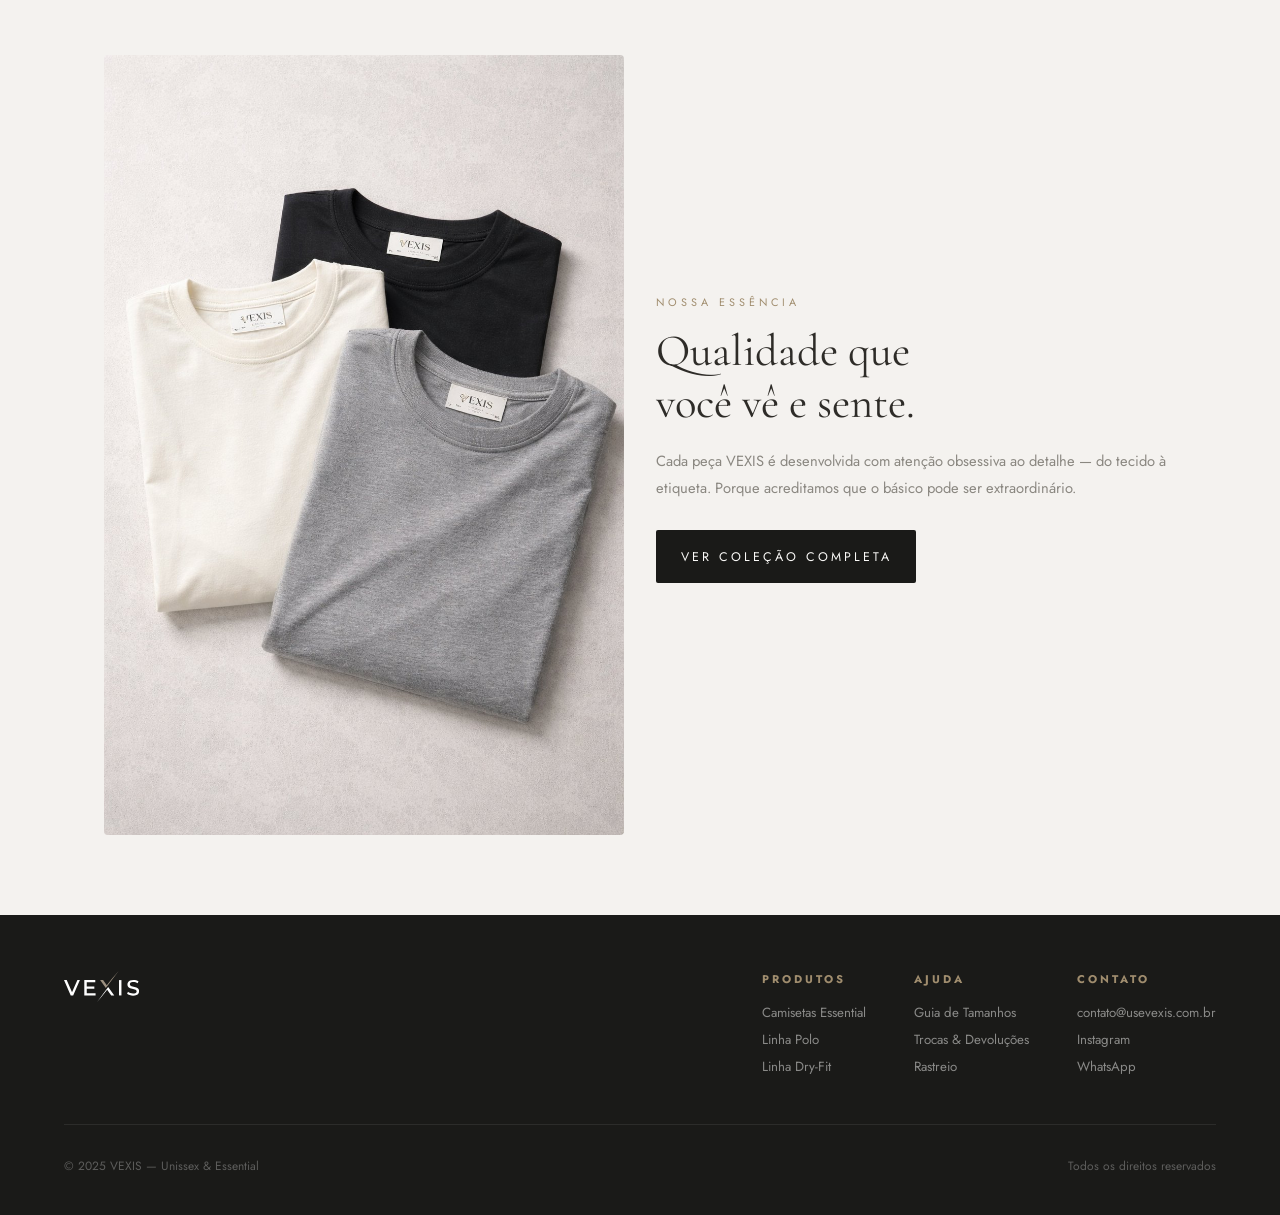
==== commit 4cf19381: "refactor: redesenha seção Dry-Fit em layout 3 colunas editorial profissional - Layout 3 colunas: fot" ====
--- a/index.html
+++ b/index.html
@@ -236,78 +236,73 @@
 
 <!-- ══ DRY-FIT ══ -->
 <section class="dryfits-section" id="dryfits">
-
-  <!-- Banner corrida -->
-  <div class="dryfits-banner">
-    <img src="/public/images/corrida-dryfits.png" alt="Atletas VEXIS Dry-Fit em ação"/>
-    <div class="dryfits-banner-overlay">
-      <div class="dryfits-banner-texto anim">
-        <div class="dry-kicker-light">Linha Performance</div>
-        <h2 class="dry-banner-titulo">Vá mais longe.<br><em>Suor não espera.</em></h2>
-        <p class="dry-banner-sub">Tecnologia que respira no mesmo ritmo que você.</p>
-      </div>
-    </div>
-  </div>
-
-  <!-- Configurador de produto -->
-  <div class="dryfits-inner">
-    <div class="dryfits-texto">
-      <div class="kicker">Camiseta Dry-Fit</div>
-      <h2>Dry-Fit<br><em>para todos os ritmos.</em></h2>
-      <p>Tecido tecnológico de secagem ultra-rápida. Disponível em 8 cores vibrantes para treino, corrida ou uso casual de alta performance.</p>
-
-      <div class="dry-preco-bloco">
-        <div class="dry-preco-val">R$ 89,90</div>
-        <div class="dry-preco-parc">ou 3× de R$ 29,97 sem juros</div>
-      </div>
+  <div class="dryfits-grid">
+
+    <!-- Coluna 1 — Foto corrida -->
+    <div class="df-col-foto">
+      <img src="/public/images/corrida-dryfits.png" alt="Atletas VEXIS Dry-Fit"/>
+      <div class="df-foto-caption">
+        <span class="df-caption-kicker">Linha Performance</span>
+        <p class="df-caption-text">Feita para quem<br>não para.</p>
+      </div>
+    </div>
+
+    <!-- Coluna 2 — Produto -->
+    <div class="df-col-produto">
+      <img src="/public/images/dryfits.png" alt="Camiseta Dry-Fit VEXIS"/>
+    </div>
+
+    <!-- Coluna 3 — Configurador -->
+    <div class="df-col-info">
+      <div class="df-marca">VEXIS — Linha Performance</div>
+      <h2 class="df-titulo">Dry-Fit<br><em>para todos os ritmos.</em></h2>
+      <p class="df-desc">Secagem ultra-rápida · Poliéster 100%<br>8 cores · Caimento unissex</p>
+
+      <div class="df-preco-bloco">
+        <span class="df-preco">R$ 89,90</span>
+        <span class="df-parc">3× de R$ 29,97 sem juros</span>
+      </div>
+
+      <div class="df-divider"></div>
 
       <!-- Cor -->
-      <div class="label-dry">Cor: <strong id="dryCorLabel">—</strong></div>
+      <div class="df-label">Cor <strong id="dryCorLabel"></strong></div>
       <div class="cores-dryfits">
-        <button class="cor-tag" style="background:#ffffff;border-color:rgba(255,255,255,.35)" data-cor="Branco"       title="Branco"       onclick="escolherCorDry('Branco',this)"></button>
-        <button class="cor-tag" style="background:#e8141c"                                    data-cor="Vermelho"     title="Vermelho"     onclick="escolherCorDry('Vermelho',this)"></button>
-        <button class="cor-tag" style="background:#f47920"                                    data-cor="Laranja"      title="Laranja"      onclick="escolherCorDry('Laranja',this)"></button>
-        <button class="cor-tag" style="background:#f5e626"                                    data-cor="Amarelo"      title="Amarelo"      onclick="escolherCorDry('Amarelo',this)"></button>
-        <button class="cor-tag" style="background:#8fc640"                                    data-cor="Verde Limão"  title="Verde Limão"  onclick="escolherCorDry('Verde Limão',this)"></button>
-        <button class="cor-tag" style="background:#7bbce8"                                    data-cor="Azul Claro"   title="Azul Claro"   onclick="escolherCorDry('Azul Claro',this)"></button>
-        <button class="cor-tag" style="background:#1c4e9d"                                    data-cor="Azul Royal"   title="Azul Royal"   onclick="escolherCorDry('Azul Royal',this)"></button>
-        <button class="cor-tag" style="background:#1a1a18;border-color:rgba(255,255,255,.2)"  data-cor="Preto"        title="Preto"        onclick="escolherCorDry('Preto',this)"></button>
-      </div>
-
-      <!-- Gênero -->
-      <div class="label-dry">Gênero: <strong id="dryGenLabel">—</strong></div>
-      <div class="dry-generos">
-        <button class="dry-gen" onclick="escolherGeneroDry('Masculino',this)">
-          <svg width="16" height="16" viewBox="0 0 24 24" fill="none" stroke="currentColor" stroke-width="1.8"><circle cx="10" cy="14" r="6"/><path d="M20 4l-6 6M14 4h6v6"/></svg>
-          Masculino
-        </button>
-        <button class="dry-gen" onclick="escolherGeneroDry('Feminino',this)">
-          <svg width="16" height="16" viewBox="0 0 24 24" fill="none" stroke="currentColor" stroke-width="1.8"><circle cx="12" cy="10" r="6"/><path d="M12 16v6M9 19h6"/></svg>
-          Feminino
-        </button>
+        <button class="cor-tag" style="background:#fff;border-color:rgba(255,255,255,.3)"         title="Branco"      onclick="escolherCorDry('Branco',this)"></button>
+        <button class="cor-tag" style="background:#e8141c"                                        title="Vermelho"    onclick="escolherCorDry('Vermelho',this)"></button>
+        <button class="cor-tag" style="background:#f47920"                                        title="Laranja"     onclick="escolherCorDry('Laranja',this)"></button>
+        <button class="cor-tag" style="background:#f5e626"                                        title="Amarelo"     onclick="escolherCorDry('Amarelo',this)"></button>
+        <button class="cor-tag" style="background:#8fc640"                                        title="Verde Limão" onclick="escolherCorDry('Verde Limão',this)"></button>
+        <button class="cor-tag" style="background:#7bbce8"                                        title="Azul Claro"  onclick="escolherCorDry('Azul Claro',this)"></button>
+        <button class="cor-tag" style="background:#1c4e9d"                                        title="Azul Royal"  onclick="escolherCorDry('Azul Royal',this)"></button>
+        <button class="cor-tag" style="background:#1a1a18;border-color:rgba(255,255,255,.18)"     title="Preto"       onclick="escolherCorDry('Preto',this)"></button>
+      </div>
+
+      <!-- Gênero — segmented control -->
+      <div class="df-label">Gênero <strong id="dryGenLabel"></strong></div>
+      <div class="df-gen-toggle">
+        <button class="df-gen" onclick="escolherGeneroDry('Masculino',this)">Masculino</button>
+        <button class="df-gen" onclick="escolherGeneroDry('Feminino',this)">Feminino</button>
       </div>
 
       <!-- Tamanho -->
-      <div class="label-dry">Tamanho: <strong id="dryTamLabel">—</strong></div>
-      <div class="dry-tams">
-        <button class="dry-tam" onclick="escolherTamDry('P',this)">P</button>
-        <button class="dry-tam" onclick="escolherTamDry('M',this)">M</button>
-        <button class="dry-tam" onclick="escolherTamDry('G',this)">G</button>
-        <button class="dry-tam" onclick="escolherTamDry('GG',this)">GG</button>
+      <div class="df-label">Tamanho <strong id="dryTamLabel"></strong></div>
+      <div class="df-tams">
+        <button class="df-tam" onclick="escolherTamDry('P',this)">P</button>
+        <button class="df-tam" onclick="escolherTamDry('M',this)">M</button>
+        <button class="df-tam" onclick="escolherTamDry('G',this)">G</button>
+        <button class="df-tam" onclick="escolherTamDry('GG',this)">GG</button>
       </div>
 
       <button class="btn-dry-comprar" onclick="comprarDry()">Comprar Agora</button>
       <button class="btn-dry-add" onclick="adicionarDryCarrinho()">+ Adicionar ao Carrinho</button>
 
-      <div class="dry-selos">
-        <div class="dry-selo">✦ Frete grátis acima de R$199</div>
-        <div class="dry-selo">✦ Poliéster 100% dry-fit tecnológico</div>
-        <div class="dry-selo">✦ Troca em 30 dias</div>
-      </div>
-    </div>
-    <div class="dryfits-img">
-      <img src="/public/images/dryfits.png" alt="Dry-Fit VEXIS"/>
-    </div>
+      <div class="df-selos">
+        <span>✦ Frete grátis acima de R$199</span>
+        <span>✦ Troca em 30 dias</span>
+      </div>
+    </div>
+
   </div>
 </section>
 
@@ -408,6 +403,32 @@
       <div class="checkout-resumo">
         <div class="checkout-resumo-titulo">Resumo do Pedido</div>
         <div id="checkoutResumoItens"></div>
+
+        <!-- Calculadora de Frete -->
+        <div class="frete-bloco">
+          <div class="frete-bloco-titulo">
+            <svg width="13" height="13" viewBox="0 0 24 24" fill="none" stroke="currentColor" stroke-width="2"><rect x="1" y="3" width="15" height="13" rx="1"/><path d="M16 8h4l3 5v4h-7V8z"/><circle cx="5.5" cy="18.5" r="2.5"/><circle cx="18.5" cy="18.5" r="2.5"/></svg>
+            Calcular Frete
+          </div>
+          <div class="frete-cep-row">
+            <input type="text" id="cepInput" placeholder="00000-000" maxlength="9"
+              oninput="formatarCep(this)" onkeydown="if(event.key==='Enter')calcularFrete()"
+              class="frete-cep-input"/>
+            <button class="btn-calcular-frete" id="btnCalcularFrete" onclick="calcularFrete()">Calcular</button>
+          </div>
+          <div class="frete-resultado" id="freteResultado">
+            <div class="frete-resultado-info">
+              <span id="freteLocalidade">—</span>
+              <span class="frete-resultado-val" id="freteValorDisplay">—</span>
+            </div>
+            <div class="frete-prazo" id="fretePrazo"></div>
+          </div>
+        </div>
+
+        <div class="checkout-item-linha frete-linha" id="freteLinha">
+          <span>Frete</span>
+          <strong id="checkoutFreteValor">—</strong>
+        </div>
         <div class="checkout-item-linha total">
           <span>Total</span>
           <strong id="checkoutResumoTotal">R$ 0,00</strong>
--- a/src/css/main.css
+++ b/src/css/main.css
@@ -118,64 +118,65 @@
 .btn-polo-add{width:100%;padding:.9rem;background:transparent;color:var(--dark);font-family:'Jost',sans-serif;font-size:.72rem;letter-spacing:3px;text-transform:uppercase;border:1px solid var(--dark);cursor:pointer;border-radius:2px;transition:all .25s}
 .btn-polo-add:hover{background:var(--dark);color:var(--white)}
 
-/* ── DRY-FIT BANNER CORRIDA ── */
-.dryfits-section{background:var(--dark)}
-.dryfits-banner{position:relative;height:62vh;min-height:380px;overflow:hidden}
-.dryfits-banner img{width:100%;height:100%;object-fit:cover;object-position:center 30%}
-.dryfits-banner-overlay{position:absolute;inset:0;background:linear-gradient(105deg,rgba(26,26,24,.82) 0%,rgba(26,26,24,.45) 55%,rgba(26,26,24,.1) 100%);display:flex;align-items:center}
-.dryfits-banner-texto{padding:0 7%;max-width:640px}
-.dry-kicker-light{font-size:.68rem;letter-spacing:4px;text-transform:uppercase;color:var(--gold-light);margin-bottom:.9rem;display:inline-block;border-bottom:1px solid var(--gold);padding-bottom:.3rem}
-.dry-banner-titulo{font-family:'Cormorant Garamond',serif;font-size:clamp(2.8rem,6vw,5rem);font-weight:300;color:var(--white);line-height:1.06;margin-bottom:.8rem}
-.dry-banner-titulo em{font-style:italic;color:var(--gold-light)}
-.dry-banner-sub{color:rgba(250,249,247,.65);font-size:1rem;letter-spacing:.3px;line-height:1.6}
-
-/* ── DRY-FIT CONFIGURADOR ── */
-.dryfits-inner{max-width:1300px;margin:0 auto;display:grid;grid-template-columns:1fr 1.35fr;gap:3rem;align-items:center;padding:4rem 5%}
-.dryfits-texto .kicker{font-size:.68rem;letter-spacing:4px;text-transform:uppercase;color:var(--gold);margin-bottom:1rem}
-.dryfits-texto h2{font-family:'Cormorant Garamond',serif;font-size:clamp(2.5rem,4vw,3.8rem);font-weight:300;color:var(--white);line-height:1.1;margin-bottom:1rem}
-.dryfits-texto h2 em{font-style:italic;color:var(--gold-light)}
-.dryfits-texto p{color:rgba(250,249,247,.6);font-size:.92rem;line-height:1.8;margin-bottom:1.5rem}
-
-/* Preço */
-.dry-preco-bloco{margin-bottom:1.8rem}
-.dry-preco-val{font-family:'Cormorant Garamond',serif;font-size:2.2rem;font-weight:500;color:var(--white)}
-.dry-preco-parc{font-size:.8rem;color:rgba(250,249,247,.45);margin-top:.2rem}
-
-/* Label opções */
-.label-dry{font-size:.67rem;letter-spacing:3px;text-transform:uppercase;color:rgba(250,249,247,.45);margin-bottom:.65rem}
-.label-dry strong{color:var(--gold-light)}
+/* ── DRY-FIT ── */
+.dryfits-section{background:var(--dark);overflow:hidden}
+.dryfits-grid{display:grid;grid-template-columns:1fr 1fr 1fr;min-height:620px}
+
+/* Coluna 1 — foto corrida */
+.df-col-foto{position:relative;overflow:hidden}
+.df-col-foto img{width:100%;height:100%;object-fit:cover;object-position:center top;display:block;transition:transform .6s ease}
+.df-col-foto:hover img{transform:scale(1.03)}
+.df-foto-caption{position:absolute;bottom:0;left:0;right:0;padding:2rem 1.8rem;background:linear-gradient(to top,rgba(26,26,24,.85) 0%,transparent 100%)}
+.df-caption-kicker{display:block;font-size:.6rem;letter-spacing:4px;text-transform:uppercase;color:var(--gold);margin-bottom:.5rem}
+.df-caption-text{font-family:'Cormorant Garamond',serif;font-size:1.55rem;font-weight:300;color:var(--white);line-height:1.2}
+
+/* Coluna 2 — produto */
+.df-col-produto{display:flex;align-items:center;justify-content:center;background:rgba(255,255,255,.025);border-left:1px solid rgba(255,255,255,.06);border-right:1px solid rgba(255,255,255,.06);padding:2rem 1.5rem}
+.df-col-produto img{width:100%;max-width:260px;height:auto;display:block;object-fit:contain}
+
+/* Coluna 3 — configurador */
+.df-col-info{padding:3rem 2.2rem;display:flex;flex-direction:column;justify-content:center}
+.df-marca{font-size:.6rem;letter-spacing:4px;text-transform:uppercase;color:var(--gold);margin-bottom:.6rem}
+.df-titulo{font-family:'Cormorant Garamond',serif;font-size:clamp(1.7rem,2.2vw,2.5rem);font-weight:300;color:var(--white);line-height:1.12;margin-bottom:.5rem}
+.df-titulo em{font-style:italic;color:var(--gold-light)}
+.df-desc{font-size:.76rem;color:rgba(250,249,247,.4);line-height:1.7;margin-bottom:1.2rem}
+.df-preco-bloco{margin-bottom:1rem}
+.df-preco{font-family:'Cormorant Garamond',serif;font-size:1.85rem;font-weight:500;color:var(--white);display:block}
+.df-parc{font-size:.73rem;color:rgba(250,249,247,.35);margin-top:.1rem;display:block}
+.df-divider{height:1px;background:rgba(255,255,255,.08);margin:1rem 0}
+
+/* Labels */
+.df-label{font-size:.6rem;letter-spacing:3px;text-transform:uppercase;color:rgba(250,249,247,.35);margin-bottom:.55rem;display:flex;align-items:center;gap:.5rem}
+.df-label strong{color:rgba(250,249,247,.7);font-weight:400;letter-spacing:.5px;font-size:.75rem;text-transform:none}
 
 /* Cores */
-.cores-dryfits{display:flex;gap:.55rem;flex-wrap:wrap;margin-bottom:1.8rem}
-.cor-tag{width:30px;height:30px;border-radius:50%;border:2px solid rgba(255,255,255,.15);cursor:pointer;background:none;padding:0;transition:transform .2s,box-shadow .2s,border-color .2s}
-.cor-tag:hover{transform:scale(1.18)}
-.cor-tag.ativo{border-color:var(--gold)!important;box-shadow:0 0 0 2px rgba(160,141,110,.35),0 0 0 4px var(--gold);transform:scale(1.12)}
-
-/* Gênero */
-.dry-generos{display:flex;gap:.6rem;margin-bottom:1.8rem;flex-wrap:wrap}
-.dry-gen{display:flex;align-items:center;gap:.5rem;padding:.6rem 1.4rem;background:transparent;border:1px solid rgba(250,249,247,.2);color:rgba(250,249,247,.65);font-family:'Jost',sans-serif;font-size:.75rem;letter-spacing:2px;text-transform:uppercase;cursor:pointer;border-radius:2px;transition:all .22s}
-.dry-gen:hover{border-color:var(--gold);color:var(--gold)}
-.dry-gen.ativo{background:var(--gold);border-color:var(--gold);color:var(--dark)}
+.cores-dryfits{display:flex;gap:.4rem;flex-wrap:wrap;margin-bottom:1.1rem}
+.cor-tag{width:20px;height:20px;border-radius:50%;border:1.5px solid rgba(255,255,255,.12);cursor:pointer;background:none;padding:0;transition:transform .15s,box-shadow .15s}
+.cor-tag:hover{transform:scale(1.25)}
+.cor-tag.ativo{border-color:var(--gold)!important;box-shadow:0 0 0 2px var(--dark),0 0 0 3.5px var(--gold);transform:scale(1.15)}
+
+/* Gênero — segmented control */
+.df-gen-toggle{display:inline-flex;border:1px solid rgba(255,255,255,.14);border-radius:2px;overflow:hidden;margin-bottom:1.1rem}
+.df-gen{padding:.45rem 1.1rem;background:transparent;border:none;border-right:1px solid rgba(255,255,255,.14);color:rgba(250,249,247,.45);font-family:'Jost',sans-serif;font-size:.7rem;letter-spacing:2px;text-transform:uppercase;cursor:pointer;transition:all .18s}
+.df-gen:last-child{border-right:none}
+.df-gen:hover:not(.ativo){color:var(--white);background:rgba(255,255,255,.06)}
+.df-gen.ativo{background:var(--gold);color:var(--dark)}
 
 /* Tamanhos */
-.dry-tams{display:flex;gap:.45rem;flex-wrap:wrap;margin-bottom:2rem}
-.dry-tam{min-width:50px;padding:.6rem .5rem;border:1px solid rgba(250,249,247,.2);background:transparent;color:rgba(250,249,247,.65);font-family:'Jost',sans-serif;font-size:.8rem;letter-spacing:1px;cursor:pointer;border-radius:2px;transition:all .2s}
-.dry-tam:hover{border-color:rgba(250,249,247,.55);color:var(--white)}
-.dry-tam.ativo{background:var(--white);color:var(--dark);border-color:var(--white)}
+.df-tams{display:flex;gap:.3rem;margin-bottom:1.5rem}
+.df-tam{min-width:40px;padding:.42rem .3rem;border:1px solid rgba(255,255,255,.14);background:transparent;color:rgba(250,249,247,.45);font-family:'Jost',sans-serif;font-size:.72rem;letter-spacing:.5px;cursor:pointer;border-radius:2px;transition:all .15s;text-align:center}
+.df-tam:hover:not(.ativo){border-color:rgba(255,255,255,.4);color:var(--white)}
+.df-tam.ativo{background:var(--white);color:var(--dark);border-color:var(--white)}
 
 /* Botões */
-.btn-dry-comprar{display:block;width:100%;padding:1.1rem;background:var(--gold);color:var(--dark);font-family:'Jost',sans-serif;font-size:.78rem;letter-spacing:3px;text-transform:uppercase;border:none;cursor:pointer;border-radius:2px;margin-bottom:.7rem;transition:background .25s;font-weight:500}
+.btn-dry-comprar{display:block;width:100%;padding:.9rem;background:var(--gold);color:var(--dark);font-family:'Jost',sans-serif;font-size:.72rem;letter-spacing:3px;text-transform:uppercase;border:none;cursor:pointer;border-radius:2px;margin-bottom:.5rem;transition:background .22s;font-weight:500}
 .btn-dry-comprar:hover{background:var(--gold-light)}
-.btn-dry-add{display:block;width:100%;padding:1rem;background:transparent;color:var(--white);font-family:'Jost',sans-serif;font-size:.78rem;letter-spacing:3px;text-transform:uppercase;border:1px solid rgba(250,249,247,.3);cursor:pointer;border-radius:2px;margin-bottom:1.8rem;transition:all .25s}
-.btn-dry-add:hover{border-color:var(--white);background:rgba(250,249,247,.08)}
+.btn-dry-add{display:block;width:100%;padding:.85rem;background:transparent;color:rgba(250,249,247,.6);font-family:'Jost',sans-serif;font-size:.72rem;letter-spacing:3px;text-transform:uppercase;border:1px solid rgba(255,255,255,.16);cursor:pointer;border-radius:2px;margin-bottom:1.2rem;transition:all .22s}
+.btn-dry-add:hover{border-color:rgba(255,255,255,.45);color:var(--white)}
 
 /* Selos */
-.dry-selos{display:flex;flex-direction:column;gap:.4rem}
-.dry-selo{font-size:.78rem;color:rgba(250,249,247,.4)}
-
-/* Imagem */
-.dryfits-img{display:flex;align-items:center;justify-content:center}
-.dryfits-img img{width:100%;max-width:680px;height:auto;display:block;object-fit:contain}
+.df-selos{display:flex;flex-direction:column;gap:.3rem}
+.df-selos span{font-size:.71rem;color:rgba(250,249,247,.28);letter-spacing:.3px}
 
 /* ── BANNER DOBRADAS ── */
 .banner-dobradas{max-width:1200px;margin:5rem auto;padding:0 5%;display:grid;grid-template-columns:1fr 1fr;gap:2rem;align-items:center}
@@ -193,6 +194,24 @@
 .footer-col a{display:block;font-size:.83rem;color:rgba(250,249,247,.5);text-decoration:none;margin-bottom:.5rem;transition:color .2s}
 .footer-col a:hover{color:var(--white)}
 .footer-bottom{max-width:1200px;margin:2rem auto 0;display:flex;justify-content:space-between;font-size:.75rem;color:rgba(250,249,247,.3)}
+
+/* ── FRETE ── */
+.frete-bloco{margin:.9rem 0 .4rem;padding-top:.9rem;border-top:1px dashed var(--border)}
+.frete-bloco-titulo{display:flex;align-items:center;gap:.4rem;font-size:.62rem;letter-spacing:3px;text-transform:uppercase;color:var(--muted);margin-bottom:.6rem}
+.frete-cep-row{display:flex;gap:.45rem}
+.frete-cep-input{flex:1;padding:.6rem .85rem;border:1px solid var(--border);border-radius:3px;font-family:'Jost',sans-serif;font-size:.88rem;background:var(--white);color:var(--text);outline:none;transition:border-color .2s}
+.frete-cep-input:focus{border-color:var(--gold)}
+.btn-calcular-frete{padding:.6rem 1.1rem;background:var(--dark);color:var(--white);border:none;cursor:pointer;font-family:'Jost',sans-serif;font-size:.7rem;letter-spacing:2px;text-transform:uppercase;border-radius:3px;white-space:nowrap;transition:background .2s;flex-shrink:0}
+.btn-calcular-frete:hover{background:#333}
+.btn-calcular-frete:disabled{opacity:.55;cursor:not-allowed}
+.frete-resultado{display:none;margin-top:.6rem;padding:.65rem .85rem;background:var(--white);border-radius:4px;border:1px solid var(--border)}
+.frete-resultado.visivel{display:block}
+.frete-resultado-info{display:flex;justify-content:space-between;align-items:center;font-size:.83rem;color:var(--text)}
+.frete-resultado-val{font-weight:600;color:var(--dark)}
+.frete-resultado-val.gratis{color:#2e7d32}
+.frete-prazo{font-size:.72rem;color:var(--muted);margin-top:.25rem}
+.frete-linha{display:none}
+.frete-linha.visivel{display:flex}
 
 /* ── TOAST ── */
 .toast{position:fixed;bottom:2rem;left:50%;transform:translateX(-50%) translateY(80px);background:var(--dark);color:var(--white);font-family:'Jost',sans-serif;font-size:.82rem;letter-spacing:1px;padding:.9rem 2rem;border-radius:3px;transition:transform .35s cubic-bezier(.2,.8,.4,1);z-index:1000;white-space:nowrap;pointer-events:none}
@@ -285,16 +304,19 @@
 /* ── RESPONSIVO ── */
 @media(max-width:1024px){
   .polo-grid{grid-template-columns:repeat(2,1fr)}
+  .dryfits-grid{grid-template-columns:1fr 1fr}
+  .df-col-produto{display:none}
+  .df-col-info{padding:2.5rem 2rem}
 }
 @media(max-width:768px){
   .produto-wrap{grid-template-columns:1fr;gap:2rem}
   .galeria{position:static}
   .banner-fotos{grid-template-columns:1fr 1fr}
   .banner-fotos .banner-foto:last-child{display:none}
-  .dryfits-banner{height:50vh;min-height:280px}
-  .dry-banner-titulo{font-size:clamp(2rem,8vw,3rem)}
-  .dryfits-inner{grid-template-columns:1fr;gap:2rem}
-  .dryfits-img{display:none}
+  .dryfits-grid{grid-template-columns:1fr}
+  .df-col-foto{height:300px}
+  .df-col-produto{display:none}
+  .df-col-info{padding:2rem 1.5rem}
   .banner-dobradas{grid-template-columns:1fr}
   .footer-inner{flex-direction:column;gap:2rem}
   .footer-links{flex-direction:column;gap:1.5rem}
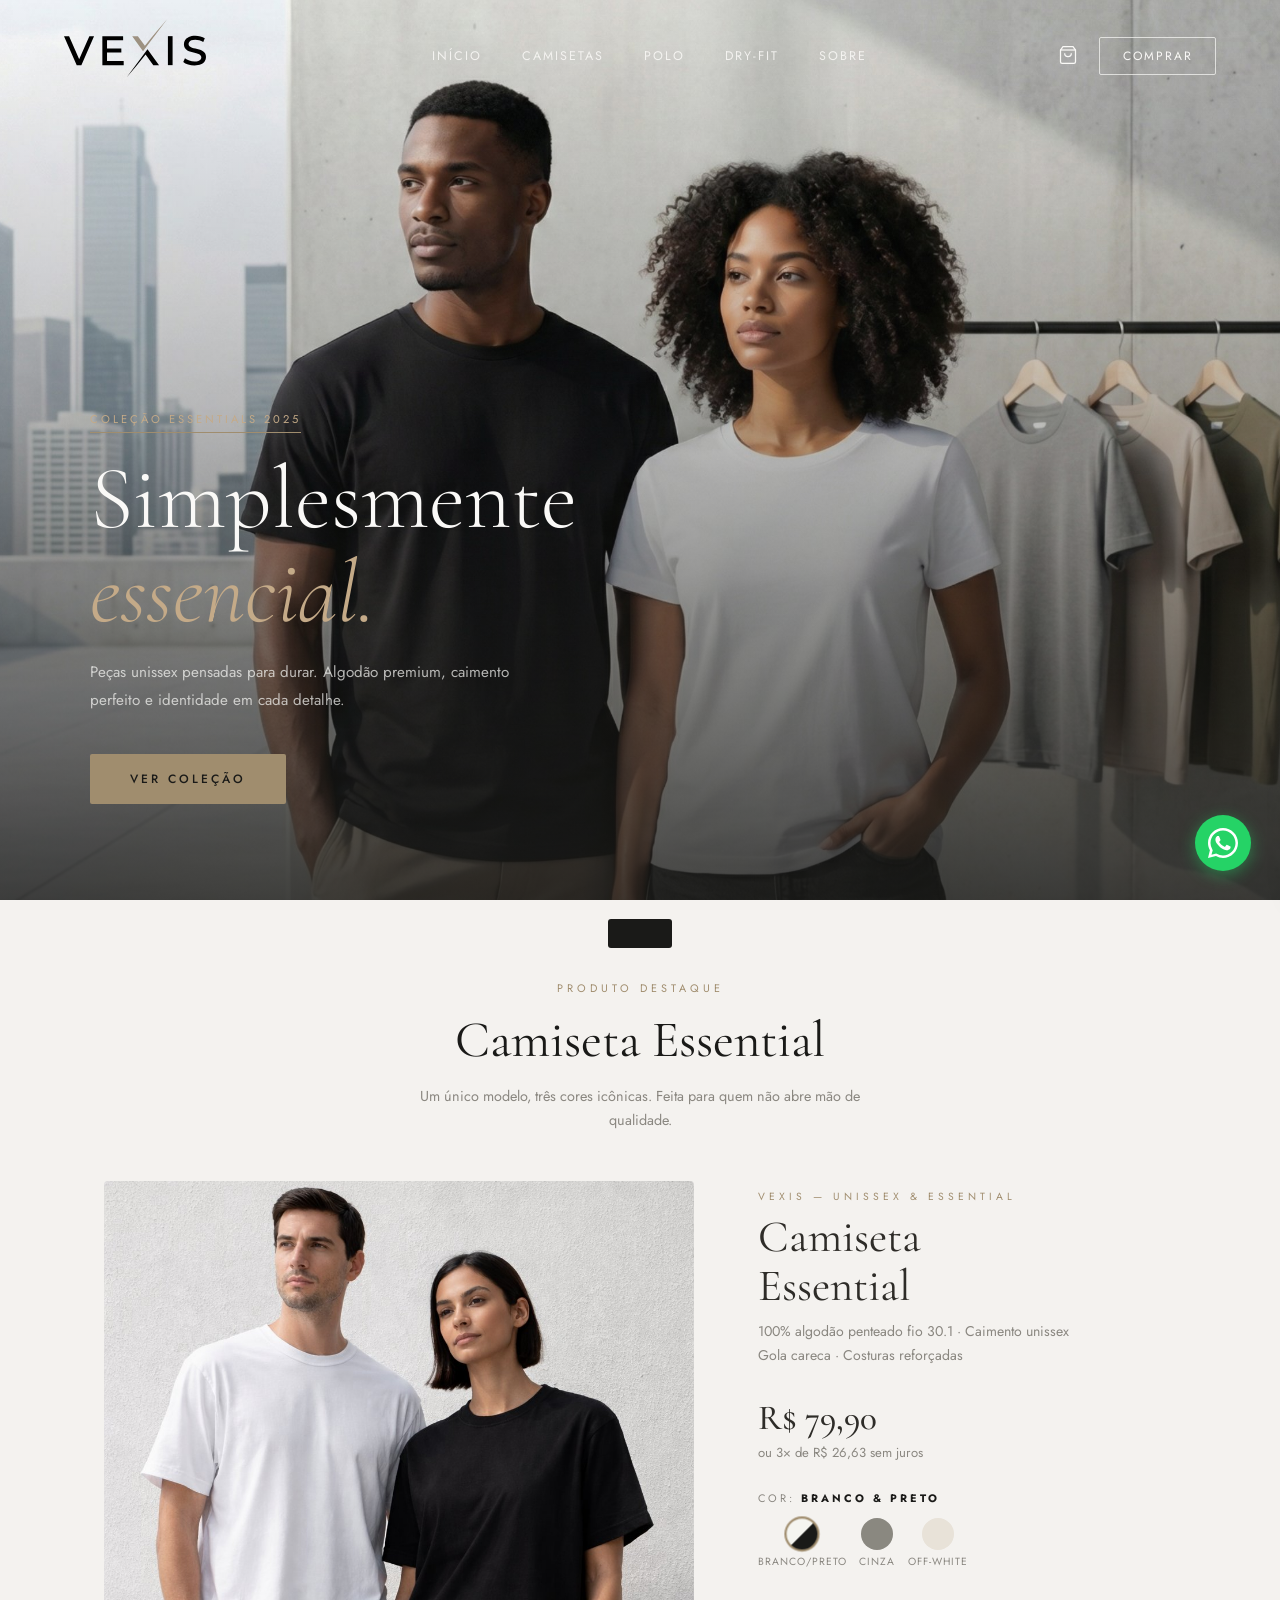
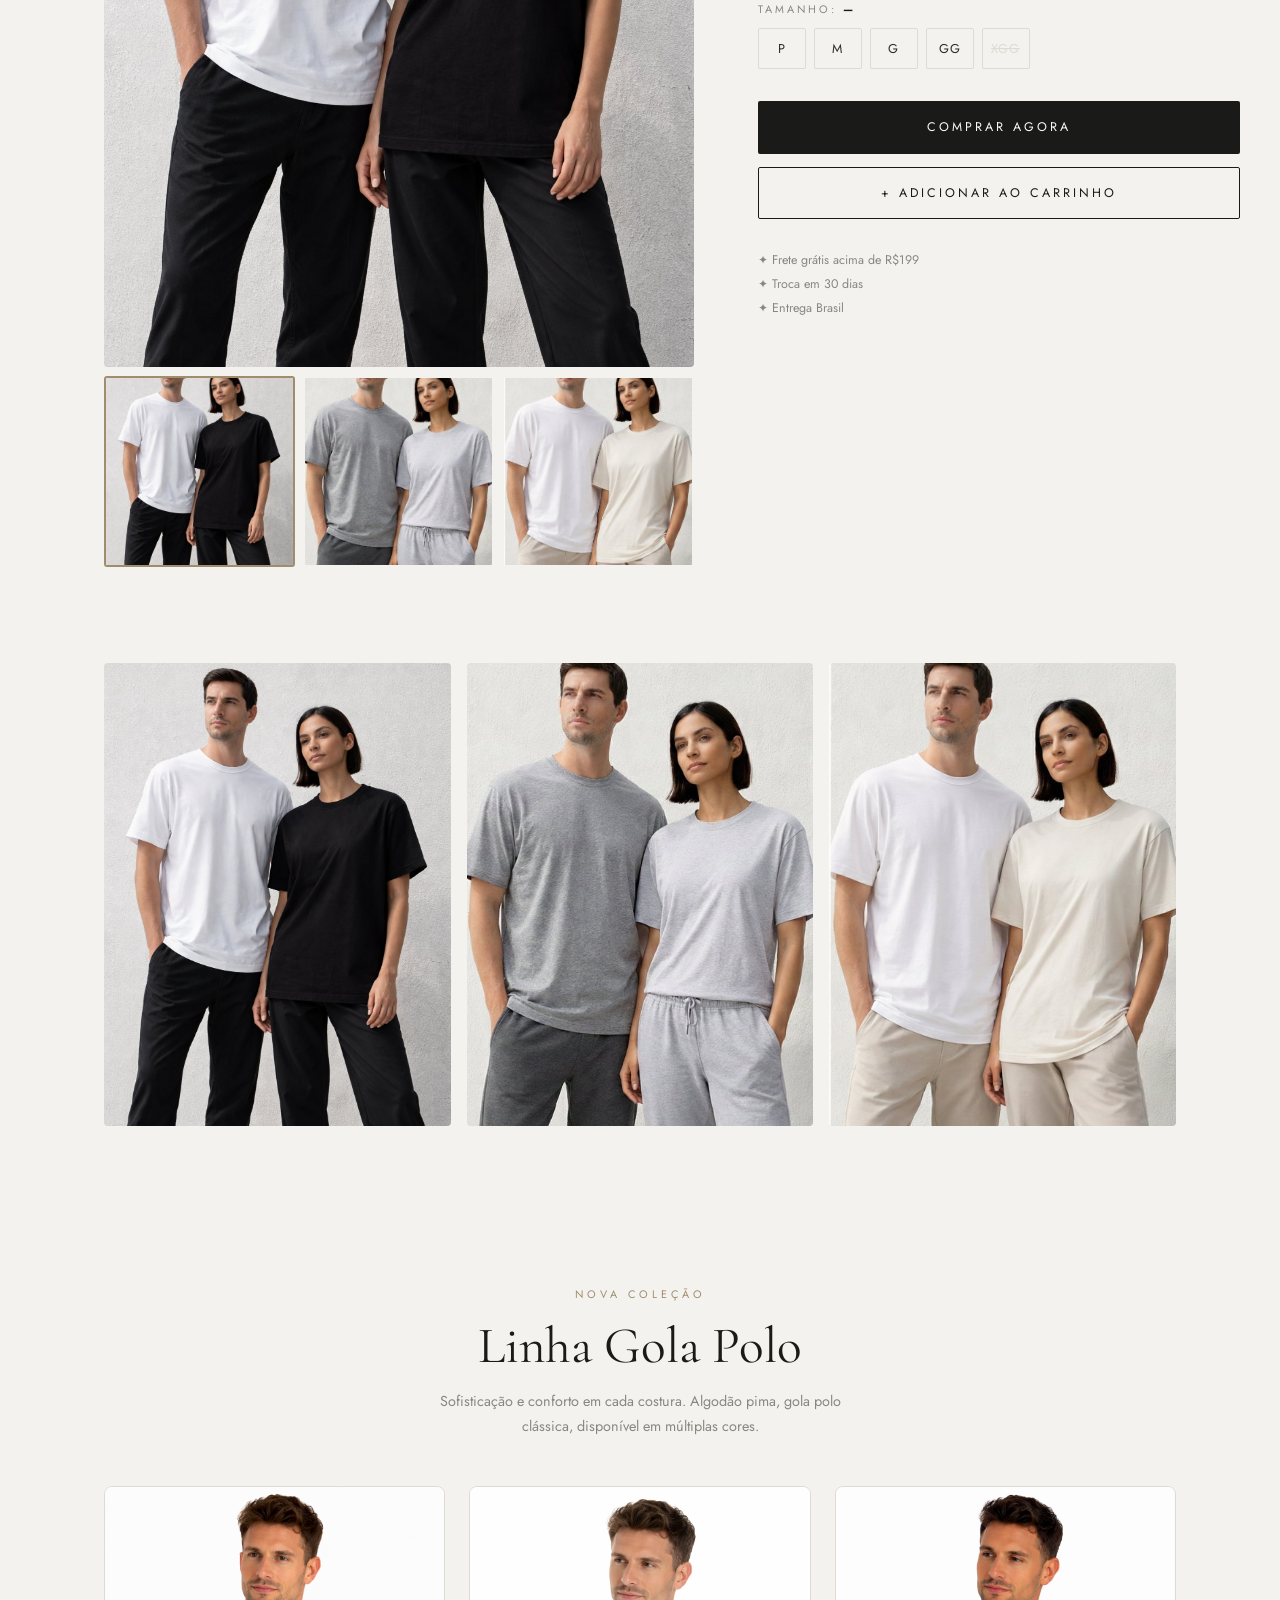
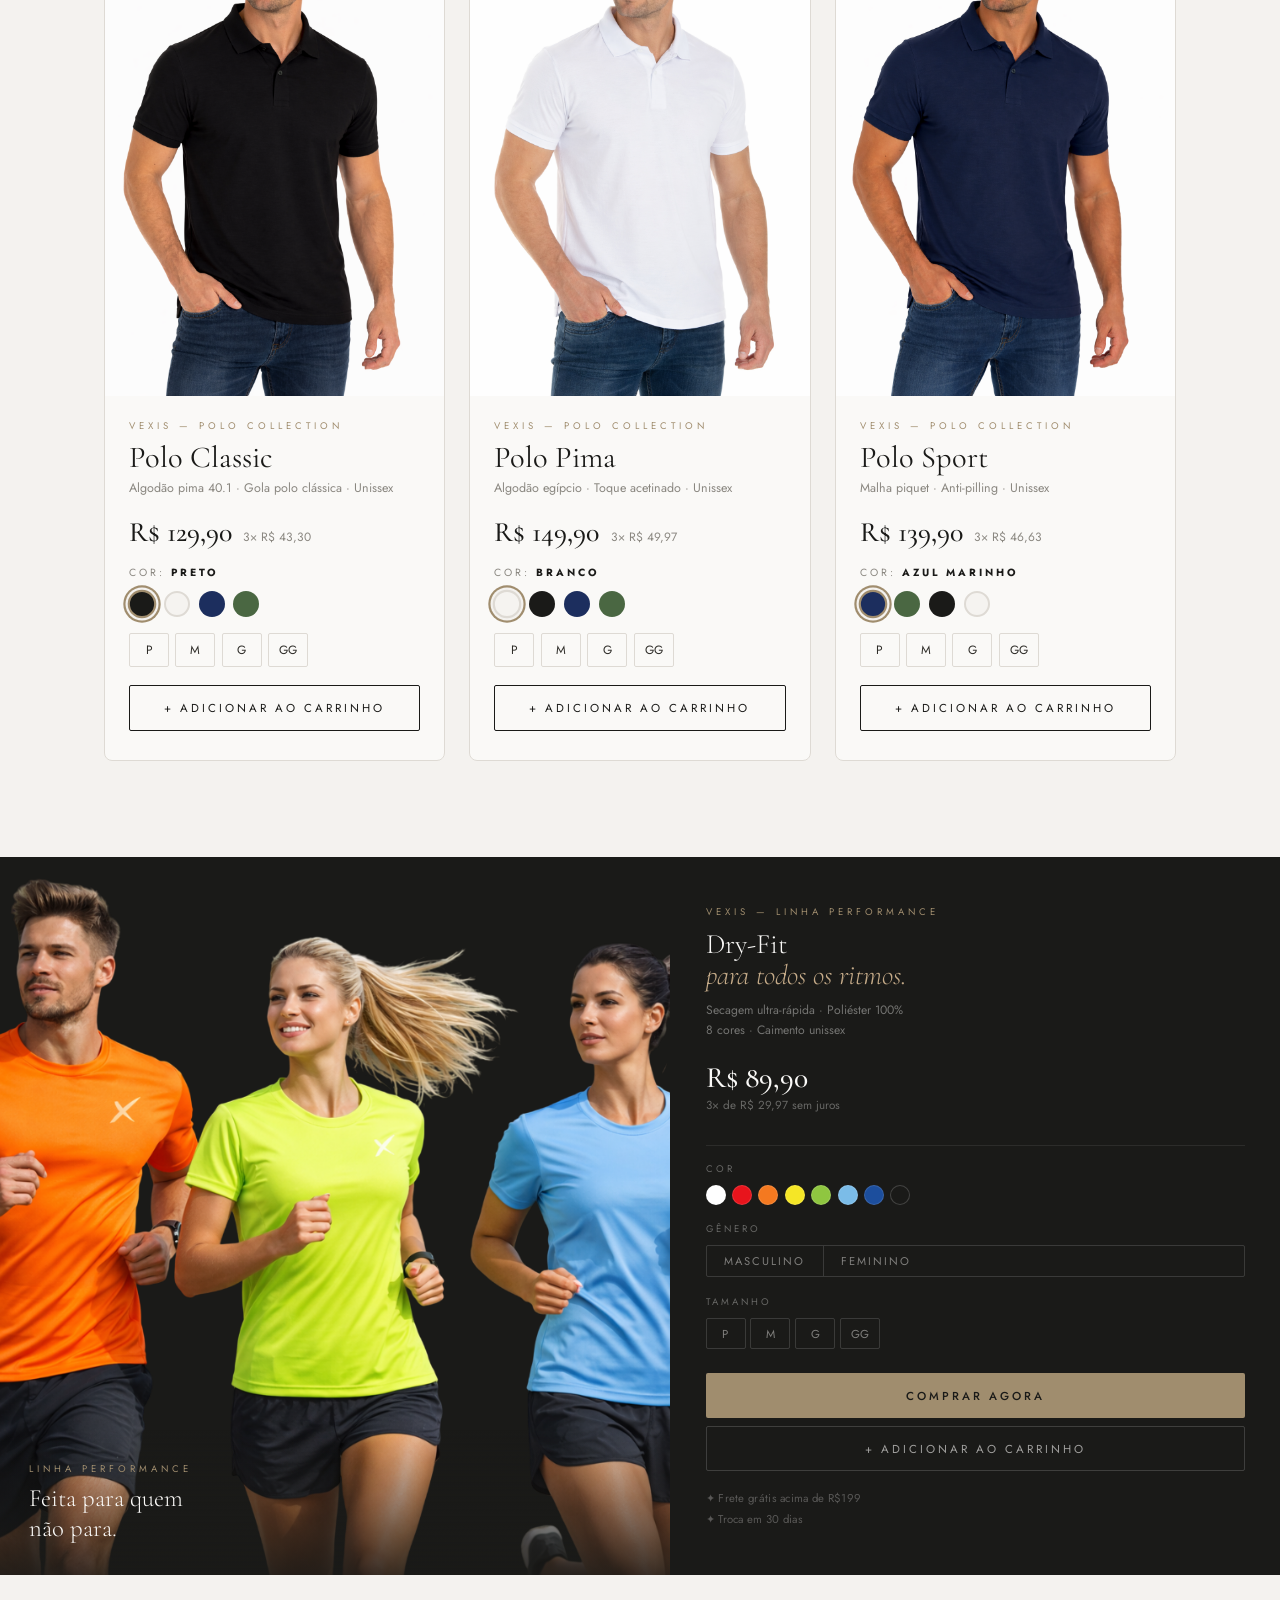
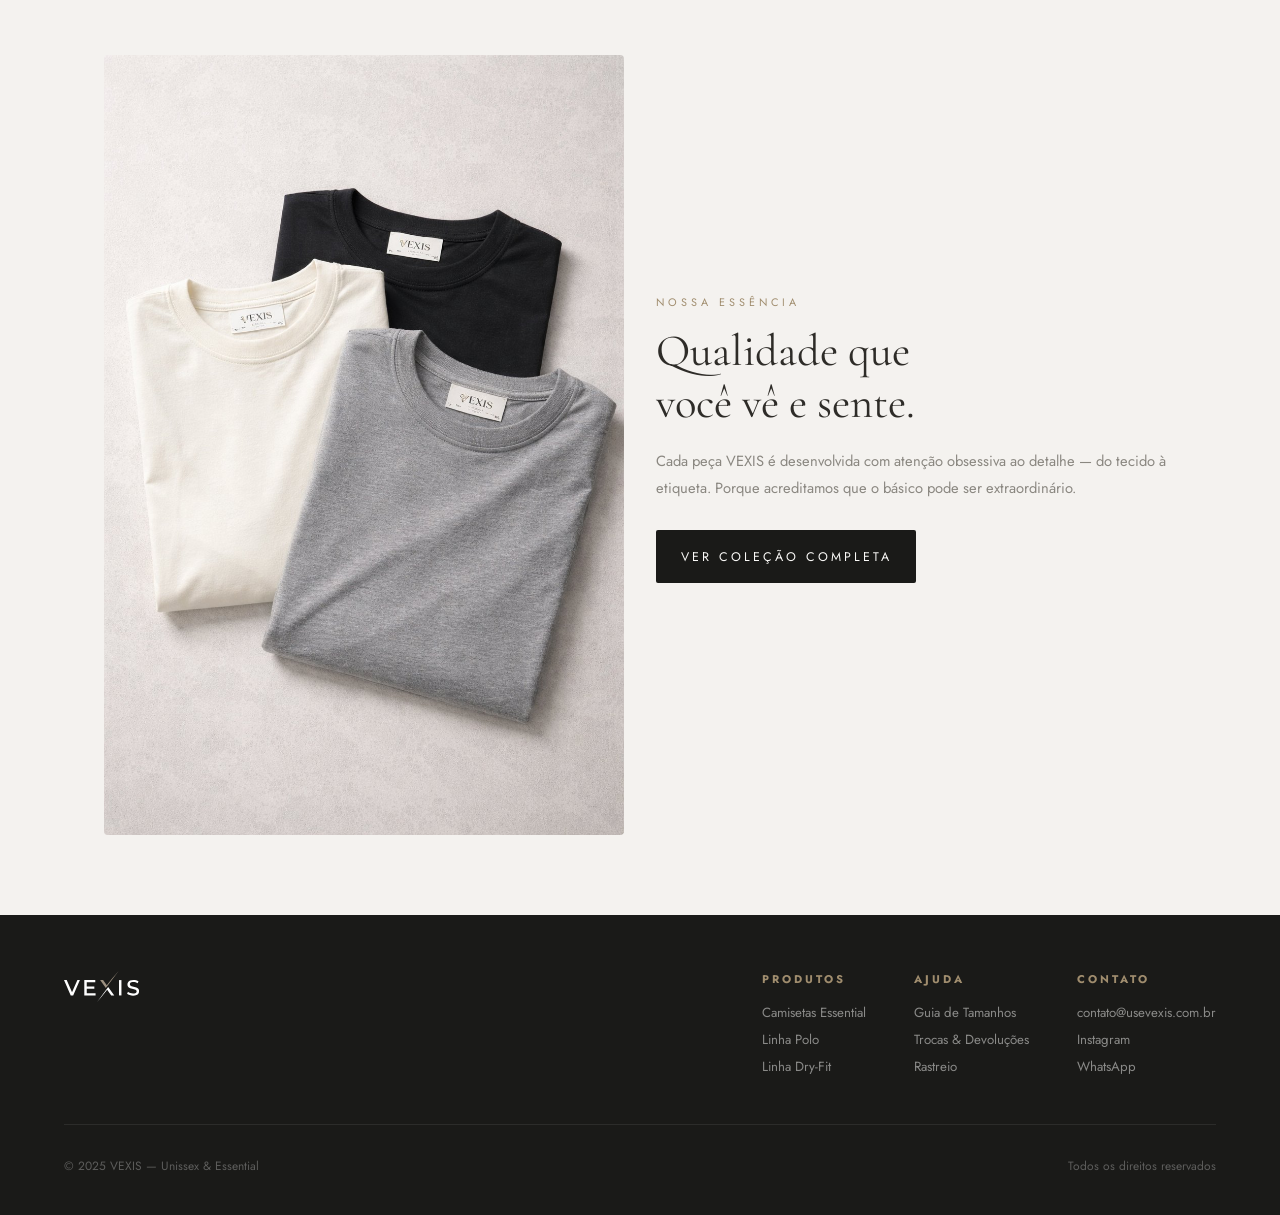
==== commit 2b88cb40: "refactor: remove coluna de camisas do bloco Dry-Fit, layout 2 colunas foto+info Co-Authored-By: Clau" ====
--- a/index.html
+++ b/index.html
@@ -247,12 +247,7 @@
       </div>
     </div>
 
-    <!-- Coluna 2 — Produto -->
-    <div class="df-col-produto">
-      <img src="/public/images/dryfits.png" alt="Camiseta Dry-Fit VEXIS"/>
-    </div>
-
-    <!-- Coluna 3 — Configurador -->
+    <!-- Coluna 2 — Configurador -->
     <div class="df-col-info">
       <div class="df-marca">VEXIS — Linha Performance</div>
       <h2 class="df-titulo">Dry-Fit<br><em>para todos os ritmos.</em></h2>
--- a/src/css/main.css
+++ b/src/css/main.css
@@ -120,7 +120,7 @@
 
 /* ── DRY-FIT ── */
 .dryfits-section{background:var(--dark);overflow:hidden}
-.dryfits-grid{display:grid;grid-template-columns:1fr 1fr 1fr;min-height:620px}
+.dryfits-grid{display:grid;grid-template-columns:1.1fr 1fr;min-height:580px}
 
 /* Coluna 1 — foto corrida */
 .df-col-foto{position:relative;overflow:hidden}
@@ -130,11 +130,7 @@
 .df-caption-kicker{display:block;font-size:.6rem;letter-spacing:4px;text-transform:uppercase;color:var(--gold);margin-bottom:.5rem}
 .df-caption-text{font-family:'Cormorant Garamond',serif;font-size:1.55rem;font-weight:300;color:var(--white);line-height:1.2}
 
-/* Coluna 2 — produto */
-.df-col-produto{display:flex;align-items:center;justify-content:center;background:rgba(255,255,255,.025);border-left:1px solid rgba(255,255,255,.06);border-right:1px solid rgba(255,255,255,.06);padding:2rem 1.5rem}
-.df-col-produto img{width:100%;max-width:260px;height:auto;display:block;object-fit:contain}
-
-/* Coluna 3 — configurador */
+/* Coluna 2 — configurador */
 .df-col-info{padding:3rem 2.2rem;display:flex;flex-direction:column;justify-content:center}
 .df-marca{font-size:.6rem;letter-spacing:4px;text-transform:uppercase;color:var(--gold);margin-bottom:.6rem}
 .df-titulo{font-family:'Cormorant Garamond',serif;font-size:clamp(1.7rem,2.2vw,2.5rem);font-weight:300;color:var(--white);line-height:1.12;margin-bottom:.5rem}
@@ -304,8 +300,6 @@
 /* ── RESPONSIVO ── */
 @media(max-width:1024px){
   .polo-grid{grid-template-columns:repeat(2,1fr)}
-  .dryfits-grid{grid-template-columns:1fr 1fr}
-  .df-col-produto{display:none}
   .df-col-info{padding:2.5rem 2rem}
 }
 @media(max-width:768px){
@@ -314,8 +308,7 @@
   .banner-fotos{grid-template-columns:1fr 1fr}
   .banner-fotos .banner-foto:last-child{display:none}
   .dryfits-grid{grid-template-columns:1fr}
-  .df-col-foto{height:300px}
-  .df-col-produto{display:none}
+  .df-col-foto{height:320px}
   .df-col-info{padding:2rem 1.5rem}
   .banner-dobradas{grid-template-columns:1fr}
   .footer-inner{flex-direction:column;gap:2rem}
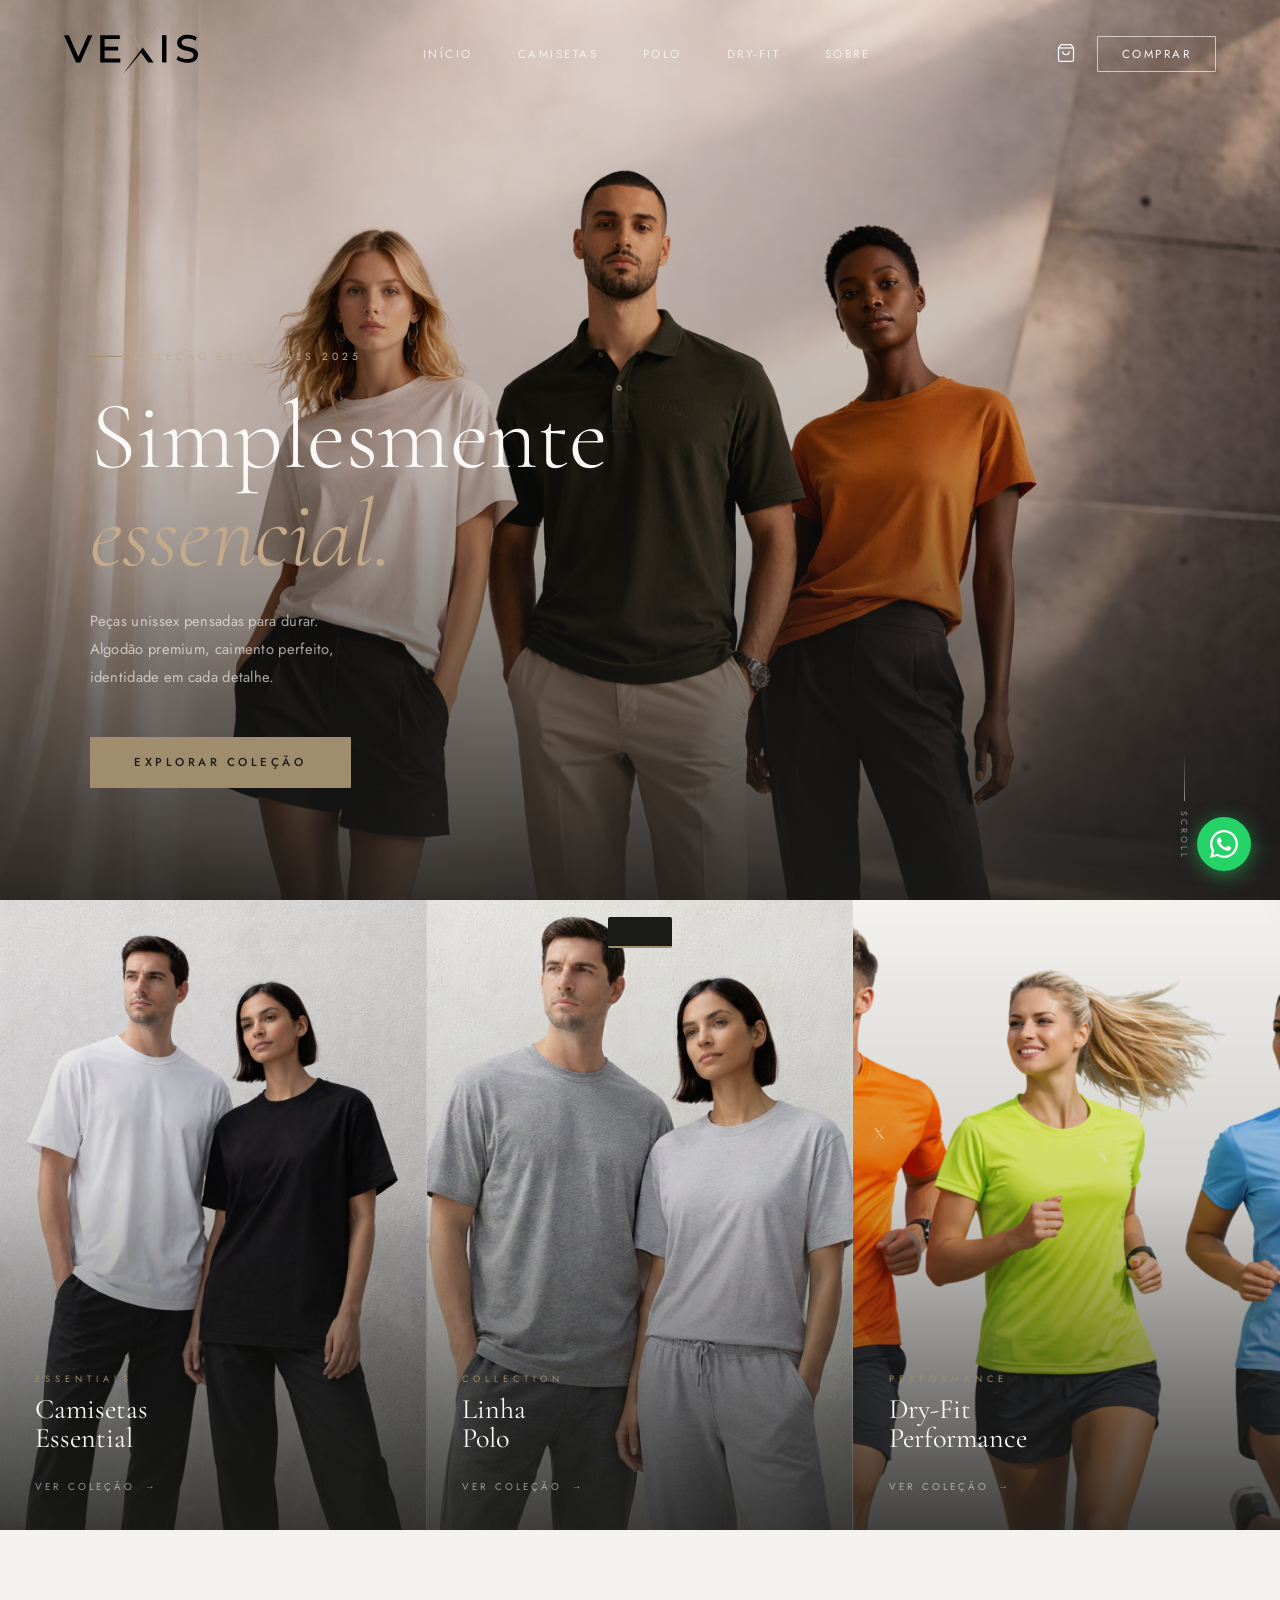
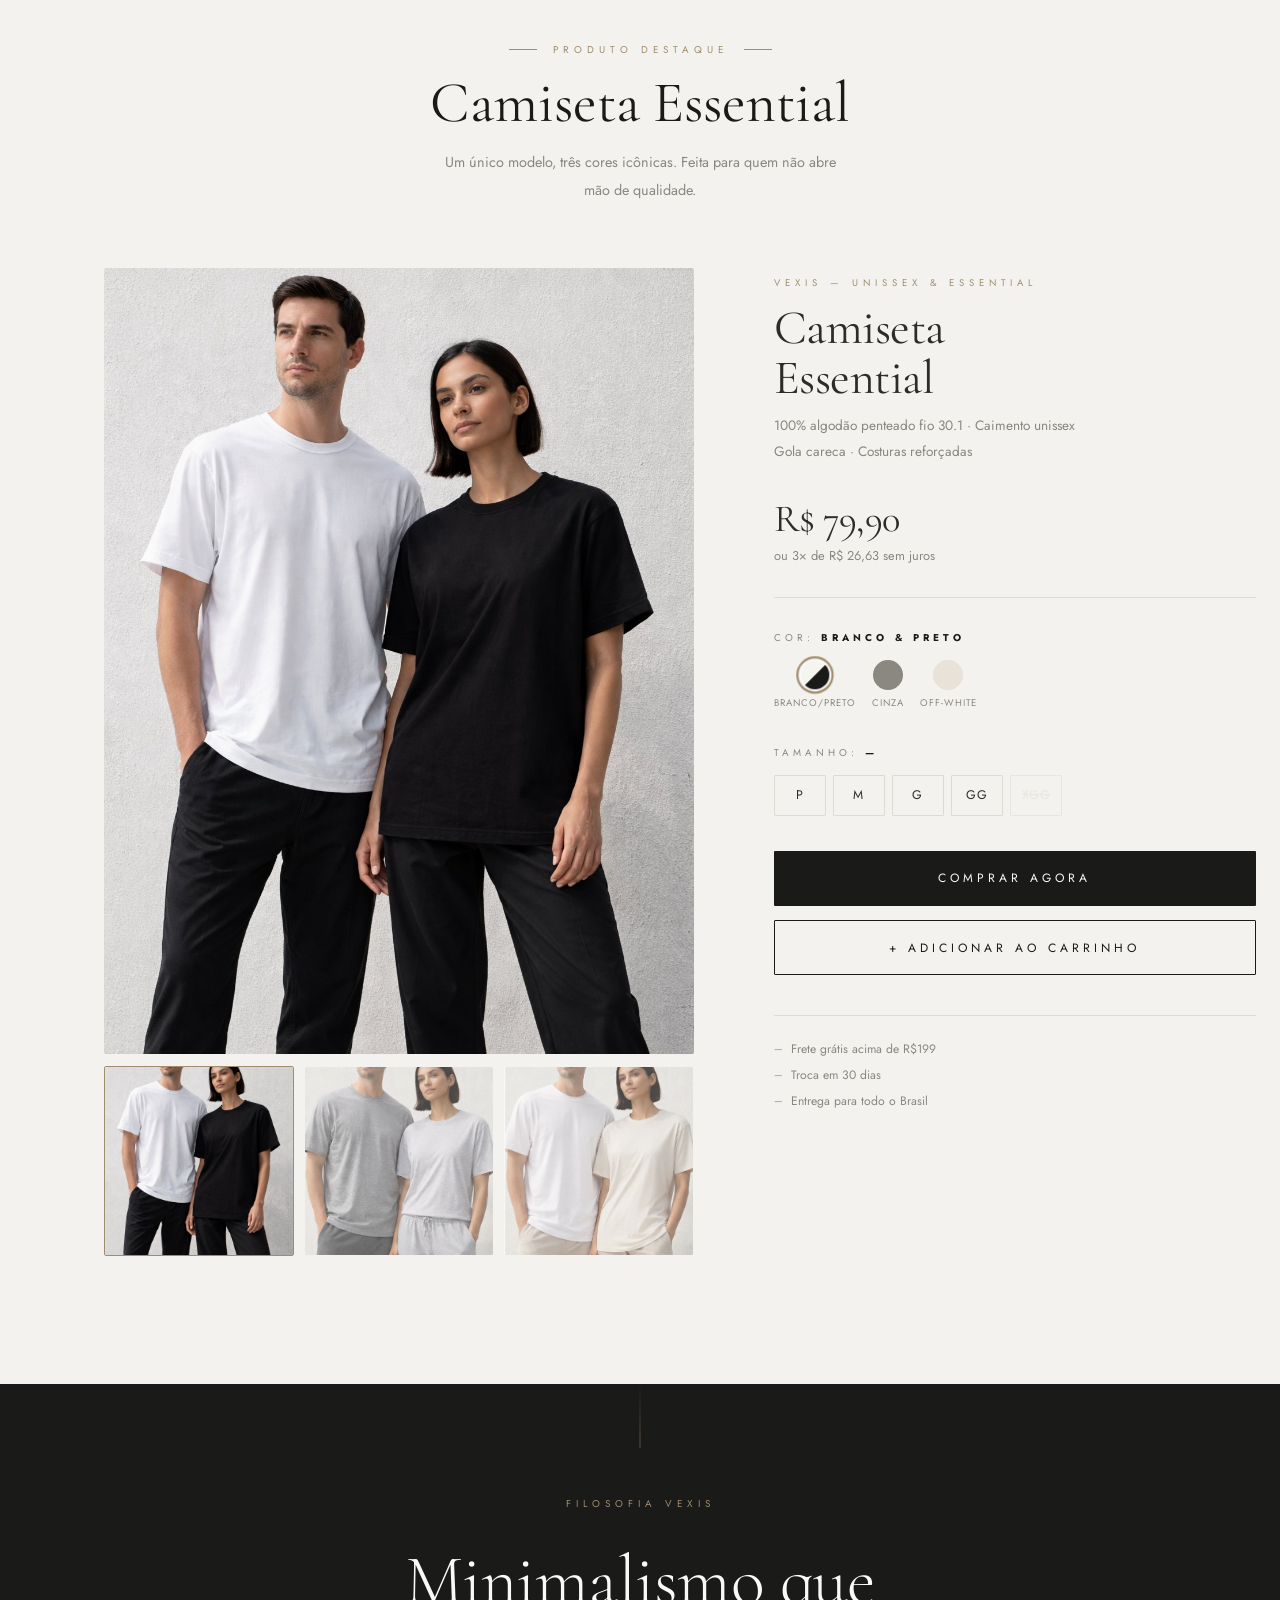
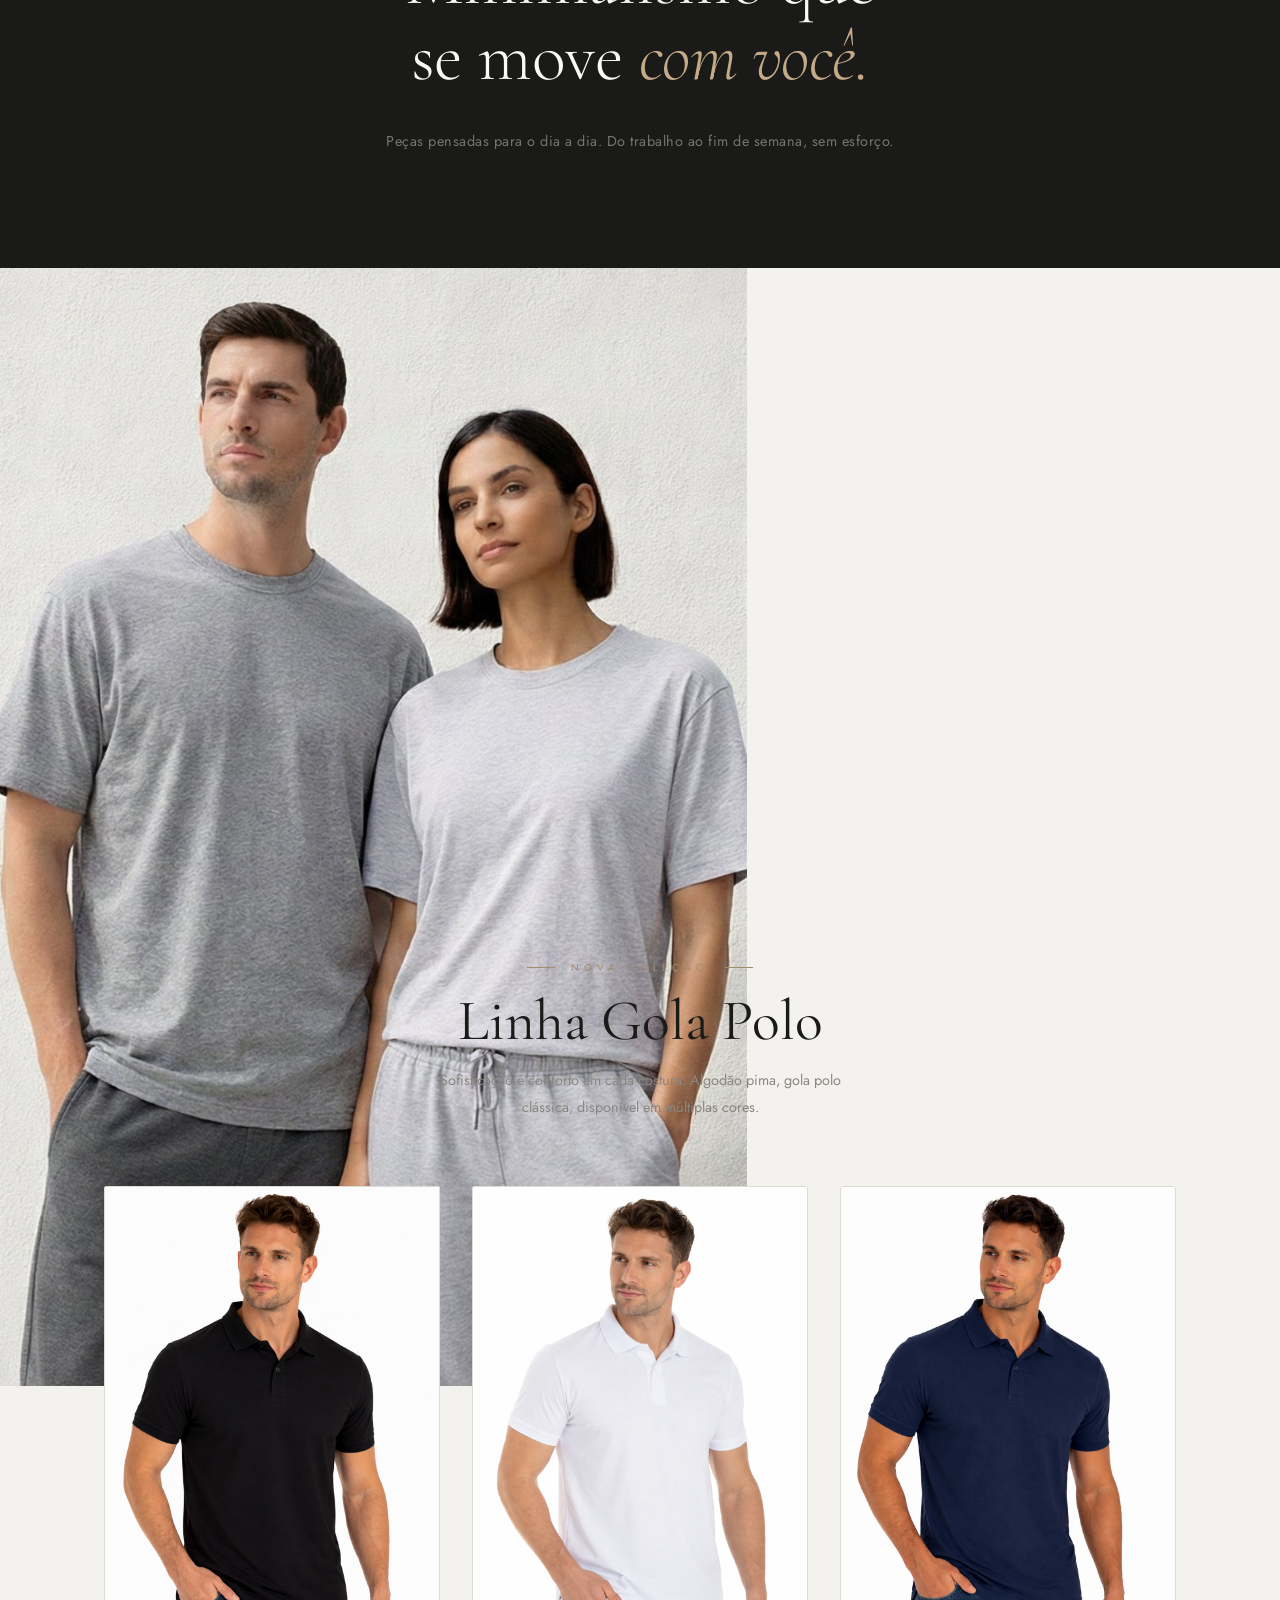
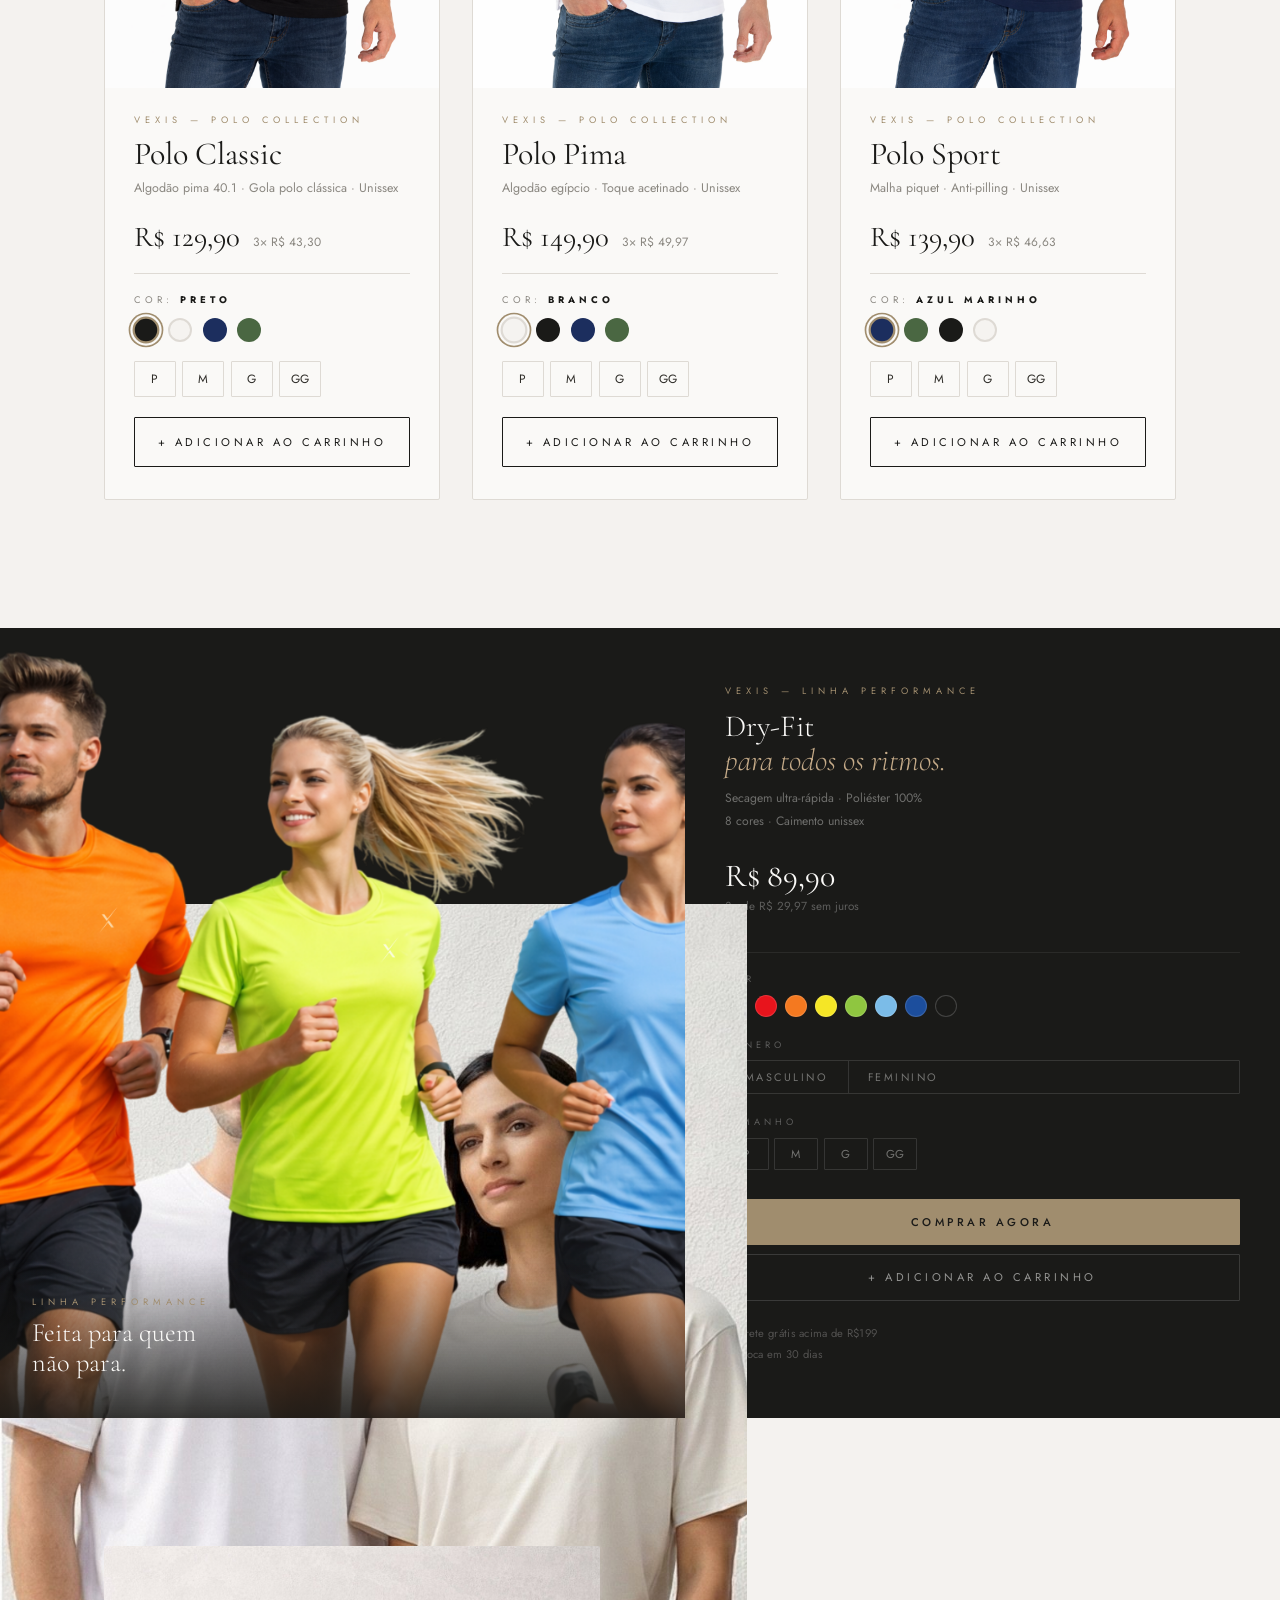
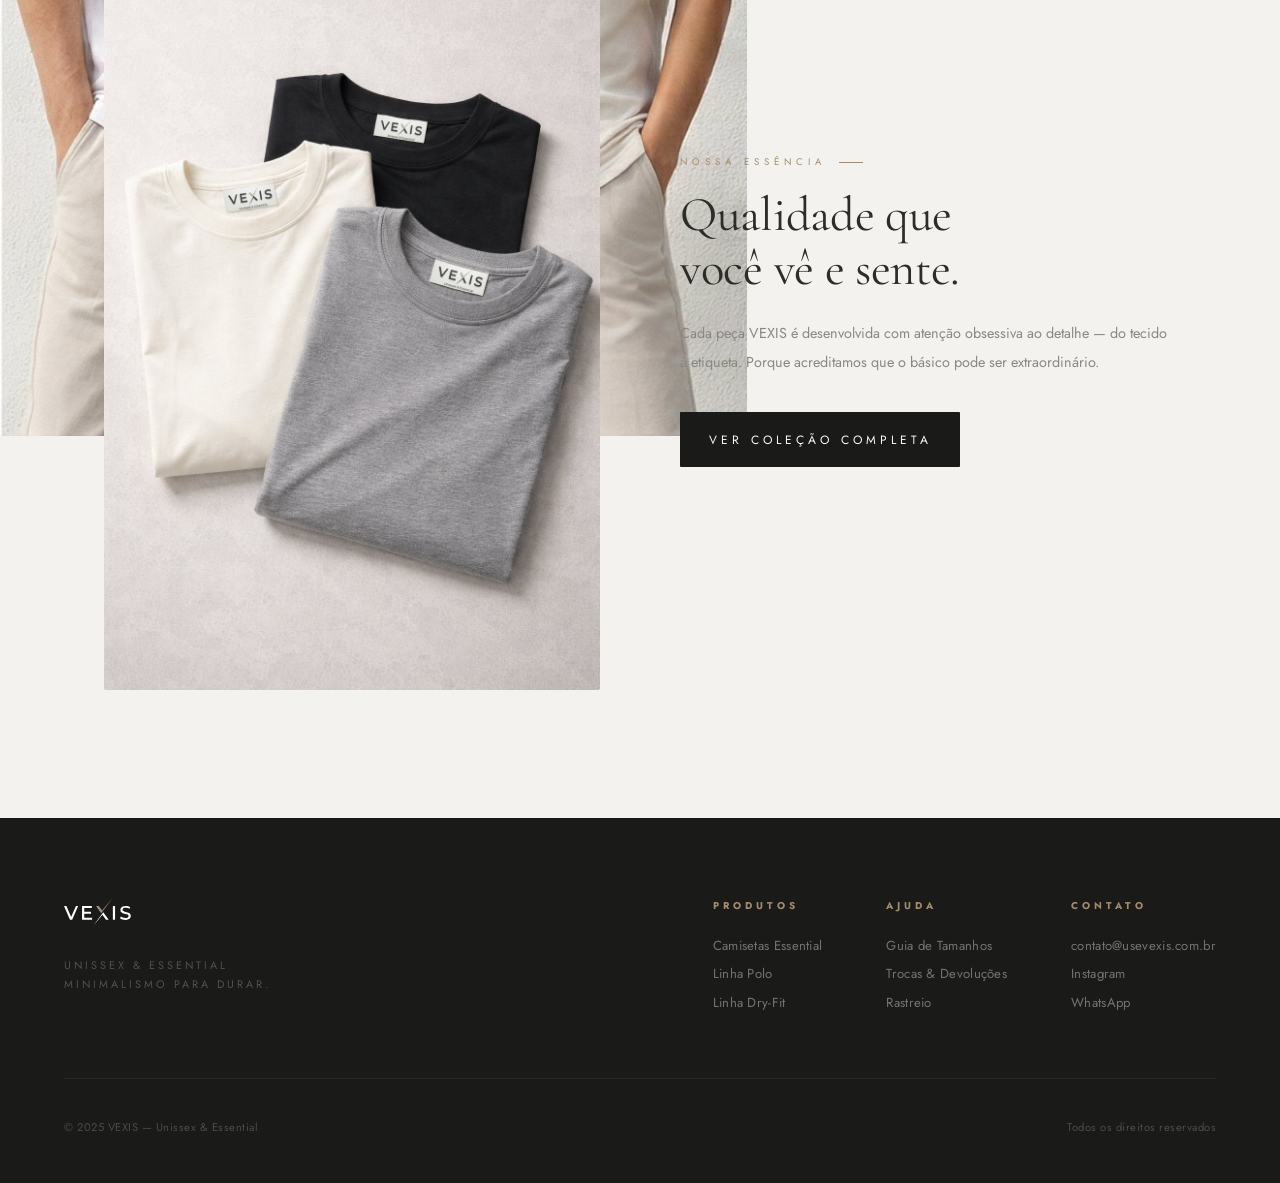
==== commit 318a38d9: "feat: reformulação visual premium da landing page VEXIS - Hero cinematográfico com zoom animado, bot" ====
--- a/index.html
+++ b/index.html
@@ -53,16 +53,55 @@
   <div class="hero-content">
     <div class="hero-tag anim">Coleção Essentials 2025</div>
     <h1 class="anim anim-2">Simplesmente<br><em>essencial.</em></h1>
-    <p class="anim anim-3">Peças unissex pensadas para durar. Algodão premium, caimento perfeito e identidade em cada detalhe.</p>
-    <button class="btn-hero anim anim-4" onclick="document.getElementById('produto').scrollIntoView({behavior:'smooth'})">Ver Coleção</button>
-  </div>
+    <p class="anim anim-3">Peças unissex pensadas para durar.<br>Algodão premium, caimento perfeito,<br>identidade em cada detalhe.</p>
+    <button class="btn-hero anim anim-4" onclick="document.getElementById('produto').scrollIntoView({behavior:'smooth'})">
+      <span>Explorar Coleção</span>
+    </button>
+  </div>
+  <div class="hero-scroll">
+    <div class="hero-scroll-line"></div>
+    <span class="hero-scroll-text">Scroll</span>
+  </div>
+</section>
+
+<!-- ══ CATEGORIAS ══ -->
+<section class="categorias-section">
+  <a href="#produto" class="cat-card anim">
+    <div class="cat-img" style="background-image:url('/public/images/banner-1.png')"></div>
+    <div class="cat-overlay"></div>
+    <div class="cat-divider"></div>
+    <div class="cat-info">
+      <span class="cat-kicker">Essentials</span>
+      <h3 class="cat-nome">Camisetas<br>Essential</h3>
+      <span class="cat-link">Ver Coleção <span class="cat-link-arrow">→</span></span>
+    </div>
+  </a>
+  <a href="#polo" class="cat-card anim anim-2">
+    <div class="cat-img" style="background-image:url('/public/images/banner-2.png')"></div>
+    <div class="cat-overlay"></div>
+    <div class="cat-divider"></div>
+    <div class="cat-info">
+      <span class="cat-kicker">Collection</span>
+      <h3 class="cat-nome">Linha<br>Polo</h3>
+      <span class="cat-link">Ver Coleção <span class="cat-link-arrow">→</span></span>
+    </div>
+  </a>
+  <a href="#dryfits" class="cat-card anim anim-3">
+    <div class="cat-img" style="background-image:url('/public/images/corrida-dryfits.png')"></div>
+    <div class="cat-overlay"></div>
+    <div class="cat-info">
+      <span class="cat-kicker">Performance</span>
+      <h3 class="cat-nome">Dry-Fit<br>Performance</h3>
+      <span class="cat-link">Ver Coleção <span class="cat-link-arrow">→</span></span>
+    </div>
+  </a>
 </section>
 
 <!-- ══ CAMISETA ESSENTIAL ══ -->
 <div class="secao-header" id="produto">
-  <div class="secao-kicker">Produto Destaque</div>
-  <h2 class="secao-titulo">Camiseta Essential</h2>
-  <p class="secao-sub">Um único modelo, três cores icônicas. Feita para quem não abre mão de qualidade.</p>
+  <div class="secao-kicker anim">Produto Destaque</div>
+  <h2 class="secao-titulo anim anim-2">Camiseta Essential</h2>
+  <p class="secao-sub anim anim-3">Um único modelo, três cores icônicas. Feita para quem não abre mão de qualidade.</p>
 </div>
 
 <div class="produto-wrap">
@@ -117,26 +156,43 @@
     <button class="btn-comprar" onclick="comprar()">Comprar Agora</button>
     <button class="btn-carrinho" onclick="adicionarCarrinho()">+ Adicionar ao Carrinho</button>
     <div class="selos">
-      <div class="selo">✦ Frete grátis acima de R$199</div>
-      <div class="selo">✦ Troca em 30 dias</div>
-      <div class="selo">✦ Entrega Brasil</div>
-    </div>
-  </div>
-</div>
-
-<!-- ══ BANNER 3 FOTOS ══ -->
-<div class="banner-fotos">
-  <div class="banner-foto"><img src="/public/images/banner-1.png" alt="VEXIS"/></div>
-  <div class="banner-foto"><img src="/public/images/banner-2.png" alt="VEXIS"/></div>
-  <div class="banner-foto"><img src="/public/images/banner-3.png" alt="VEXIS"/></div>
+      <div class="selo">Frete grátis acima de R$199</div>
+      <div class="selo">Troca em 30 dias</div>
+      <div class="selo">Entrega para todo o Brasil</div>
+    </div>
+  </div>
+</div>
+
+<!-- ══ LIFESTYLE BAR ══ -->
+<div class="lifestyle-bar">
+  <span class="lifestyle-kicker anim">Filosofia VEXIS</span>
+  <h2 class="lifestyle-titulo anim anim-2">Minimalismo que<br>se move <em>com você.</em></h2>
+  <p class="lifestyle-sub anim anim-3">Peças pensadas para o dia a dia. Do trabalho ao fim de semana, sem esforço.</p>
+</div>
+
+<!-- ══ BANNER EDITORIAL ══ -->
+<div class="banner-editorial">
+  <div class="banner-editorial-esq">
+    <img src="/public/images/banner-1.png" alt="VEXIS Essential"/>
+  </div>
+  <div class="banner-foto-divider"></div>
+  <div class="banner-editorial-dir">
+    <div class="banner-editorial-dir-foto">
+      <img src="/public/images/banner-2.png" alt="VEXIS Polo"/>
+    </div>
+    <div class="banner-row-divider"></div>
+    <div class="banner-editorial-dir-foto">
+      <img src="/public/images/banner-3.png" alt="VEXIS Lifestyle"/>
+    </div>
+  </div>
 </div>
 
 <!-- ══ POLO COLLECTION ══ -->
 <section class="polo-section" id="polo">
   <div class="secao-header">
-    <div class="secao-kicker">Nova Coleção</div>
-    <h2 class="secao-titulo">Linha Gola Polo</h2>
-    <p class="secao-sub">Sofisticação e conforto em cada costura. Algodão pima, gola polo clássica, disponível em múltiplas cores.</p>
+    <div class="secao-kicker anim">Nova Coleção</div>
+    <h2 class="secao-titulo anim anim-2">Linha Gola Polo</h2>
+    <p class="secao-sub anim anim-3">Sofisticação e conforto em cada costura. Algodão pima, gola polo clássica, disponível em múltiplas cores.</p>
   </div>
 
   <div class="polo-grid">
@@ -293,8 +349,8 @@
       <button class="btn-dry-add" onclick="adicionarDryCarrinho()">+ Adicionar ao Carrinho</button>
 
       <div class="df-selos">
-        <span>✦ Frete grátis acima de R$199</span>
-        <span>✦ Troca em 30 dias</span>
+        <span>— Frete grátis acima de R$199</span>
+        <span>— Troca em 30 dias</span>
       </div>
     </div>
 
@@ -303,31 +359,34 @@
 
 <!-- ══ QUALIDADE ══ -->
 <div class="banner-dobradas" id="sobre">
-  <div class="dobradas-img">
+  <div class="dobradas-img anim">
     <img src="/public/images/qualidade.png" alt="Qualidade VEXIS"/>
   </div>
-  <div class="dobradas-texto">
+  <div class="dobradas-texto anim anim-2">
     <div class="kicker">Nossa Essência</div>
     <h2>Qualidade que<br>você vê e sente.</h2>
     <p>Cada peça VEXIS é desenvolvida com atenção obsessiva ao detalhe — do tecido à etiqueta. Porque acreditamos que o básico pode ser extraordinário.</p>
-    <button class="btn-comprar" style="max-width:260px" onclick="document.getElementById('produto').scrollIntoView({behavior:'smooth'})">Ver Coleção Completa</button>
+    <button class="btn-comprar" style="max-width:280px" onclick="document.getElementById('produto').scrollIntoView({behavior:'smooth'})">Ver Coleção Completa</button>
   </div>
 </div>
 
 <!-- ══ FOOTER ══ -->
 <footer>
   <div class="footer-inner">
-    <svg xmlns="http://www.w3.org/2000/svg" xml:space="preserve" height="36" viewBox="0 0 2294.43 1099.3" style="fill-rule:evenodd;clip-rule:evenodd">
-      <defs><style>.fl0{fill:#FEFEFE;fill-rule:nonzero}.fl1{fill:#9D9181;fill-rule:nonzero}</style></defs>
-      <g>
-        <polygon class="fl0" points="205.54,745.99 -0,277.32 82.35,277.32 268.48,705.15 221.61,705.15 409.75,277.32 485.41,277.32 280.53,745.99"/>
-        <path class="fl0" d="M620.17 745.99l-0.67 -468.67 335.43 0 0.67 65.61 -260.45 0 0 337.44 269.15 0 0.67 65.61 -344.81 0zm68.96 -206.22l0 -64.27 237.01 0.67 0.67 64.27 -237.68 -0.67z"/>
-        <polygon class="fl0" points="1678.94,745.99 1678.94,277.32 1754.6,277.32 1754.6,745.99"/>
-        <path class="fl0" d="M2108.97 752.02c-36.15,0 -70.75,-5.36 -103.78,-16.07 -33.03,-10.71 -59.14,-24.55 -78.33,-41.51l27.45 -59.59c18.3,15.18 41.29,27.79 68.96,37.83 27.68,10.04 56.24,15.06 85.7,15.06 25.89,0 46.87,-2.9 62.94,-8.7 16.07,-5.8 27.9,-13.84 35.48,-24.1 7.59,-10.27 11.38,-21.65 11.38,-34.15 0,-15.18 -5.13,-27.34 -15.4,-36.49 -10.27,-9.15 -23.66,-16.51 -40.17,-22.09 -16.51,-5.58 -34.82,-10.6 -54.9,-15.06 -20.08,-4.46 -40.17,-9.71 -60.26,-15.73 -20.09,-6.03 -38.39,-13.84 -54.9,-23.43 -16.51,-9.6 -29.91,-22.32 -40.17,-38.16 -10.27,-15.85 -15.4,-36.27 -15.4,-61.26 0,-25 6.58,-47.87 19.75,-68.63 13.17,-20.75 33.36,-37.38 60.59,-49.88 27.23,-12.5 61.82,-18.75 103.78,-18.75 27.67,0 55.13,3.57 82.35,10.71 27.23,7.14 50.88,17.41 70.97,30.8l-24.77 60.26c-20.53,-12.94 -41.96,-22.43 -64.27,-28.46 -22.32,-6.03 -43.96,-9.04 -64.94,-9.04 -25,0 -45.64,3.12 -61.93,9.37 -16.29,6.25 -28.12,14.62 -35.49,25.11 -7.36,10.49 -11.05,22.21 -11.05,35.15 0,15.17 5.13,27.34 15.4,36.49 10.27,9.15 23.66,16.4 40.17,21.76 16.51,5.36 34.82,10.38 54.9,15.07 20.08,4.69 40.17,9.93 60.26,15.73 20.08,5.8 38.5,13.39 55.24,22.77 16.74,9.37 30.24,21.98 40.51,37.83 10.27,15.85 15.4,36.04 15.4,60.59 0,24.55 -6.7,47.2 -20.09,67.96 -13.39,20.76 -33.81,37.38 -61.26,49.88 -27.45,12.5 -62.16,18.75 -104.11,18.75z"/>
-        <path class="fl0" d="M1349.04 489.72l186.61 256.55 -92.95 0 -124.2 -171.92c-92.8,116.24 -195.33,240.45 -307.73,370.99l338.27 -455.62z"/>
-        <path class="fl1" d="M1669.04 0l-391.93 520.47 -174.79 -242.94 91.52 0 113.42 155.98c138.53,-175.31 262.26,-319.17 361.77,-433.51z"/>
-      </g>
-    </svg>
+    <div class="footer-brand">
+      <svg xmlns="http://www.w3.org/2000/svg" xml:space="preserve" height="32" viewBox="0 0 2294.43 1099.3" style="fill-rule:evenodd;clip-rule:evenodd">
+        <defs><style>.fl0{fill:#FEFEFE;fill-rule:nonzero}.fl1{fill:#9D9181;fill-rule:nonzero}</style></defs>
+        <g>
+          <polygon class="fl0" points="205.54,745.99 -0,277.32 82.35,277.32 268.48,705.15 221.61,705.15 409.75,277.32 485.41,277.32 280.53,745.99"/>
+          <path class="fl0" d="M620.17 745.99l-0.67 -468.67 335.43 0 0.67 65.61 -260.45 0 0 337.44 269.15 0 0.67 65.61 -344.81 0zm68.96 -206.22l0 -64.27 237.01 0.67 0.67 64.27 -237.68 -0.67z"/>
+          <polygon class="fl0" points="1678.94,745.99 1678.94,277.32 1754.6,277.32 1754.6,745.99"/>
+          <path class="fl0" d="M2108.97 752.02c-36.15,0 -70.75,-5.36 -103.78,-16.07 -33.03,-10.71 -59.14,-24.55 -78.33,-41.51l27.45 -59.59c18.3,15.18 41.29,27.79 68.96,37.83 27.68,10.04 56.24,15.06 85.7,15.06 25.89,0 46.87,-2.9 62.94,-8.7 16.07,-5.8 27.9,-13.84 35.48,-24.1 7.59,-10.27 11.38,-21.65 11.38,-34.15 0,-15.18 -5.13,-27.34 -15.4,-36.49 -10.27,-9.15 -23.66,-16.51 -40.17,-22.09 -16.51,-5.58 -34.82,-10.6 -54.9,-15.06 -20.08,-4.46 -40.17,-9.71 -60.26,-15.73 -20.09,-6.03 -38.39,-13.84 -54.9,-23.43 -16.51,-9.6 -29.91,-22.32 -40.17,-38.16 -10.27,-15.85 -15.4,-36.27 -15.4,-61.26 0,-25 6.58,-47.87 19.75,-68.63 13.17,-20.75 33.36,-37.38 60.59,-49.88 27.23,-12.5 61.82,-18.75 103.78,-18.75 27.67,0 55.13,3.57 82.35,10.71 27.23,7.14 50.88,17.41 70.97,30.8l-24.77 60.26c-20.53,-12.94 -41.96,-22.43 -64.27,-28.46 -22.32,-6.03 -43.96,-9.04 -64.94,-9.04 -25,0 -45.64,3.12 -61.93,9.37 -16.29,6.25 -28.12,14.62 -35.49,25.11 -7.36,10.49 -11.05,22.21 -11.05,35.15 0,15.17 5.13,27.34 15.4,36.49 10.27,9.15 23.66,16.4 40.17,21.76 16.51,5.36 34.82,10.38 54.9,15.07 20.08,4.69 40.17,9.93 60.26,15.73 20.08,5.8 38.5,13.39 55.24,22.77 16.74,9.37 30.24,21.98 40.51,37.83 10.27,15.85 15.4,36.04 15.4,60.59 0,24.55 -6.7,47.2 -20.09,67.96 -13.39,20.76 -33.81,37.38 -61.26,49.88 -27.45,12.5 -62.16,18.75 -104.11,18.75z"/>
+          <path class="fl0" d="M1349.04 489.72l186.61 256.55 -92.95 0 -124.2 -171.92c-92.8,116.24 -195.33,240.45 -307.73,370.99l338.27 -455.62z"/>
+          <path class="fl1" d="M1669.04 0l-391.93 520.47 -174.79 -242.94 91.52 0 113.42 155.98c138.53,-175.31 262.26,-319.17 361.77,-433.51z"/>
+        </g>
+      </svg>
+      <p class="footer-brand-tagline">Unissex & Essential<br>Minimalismo para durar.</p>
+    </div>
     <div class="footer-links">
       <div class="footer-col">
         <h4>Produtos</h4>
--- a/src/css/main.css
+++ b/src/css/main.css
@@ -5,202 +5,242 @@
 }
 *{margin:0;padding:0;box-sizing:border-box}
 html{scroll-behavior:smooth}
-body{background:var(--bg);color:var(--text);font-family:'Jost',sans-serif}
+body{background:var(--bg);color:var(--text);font-family:'Jost',sans-serif;overflow-x:hidden}
 
 /* ── NAV ── */
-nav{position:fixed;top:0;left:0;right:0;z-index:200;display:flex;align-items:center;justify-content:space-between;padding:1.2rem 5%;transition:background .4s,box-shadow .4s}
-nav.scrolled{background:rgba(244,242,239,.96);backdrop-filter:blur(10px);box-shadow:0 1px 0 var(--border)}
-.nav-logo img{height:68px;transition:filter .4s}
-nav.scrolled .nav-logo img{filter:brightness(0)}
+nav{position:fixed;top:0;left:0;right:0;z-index:200;display:flex;align-items:center;justify-content:space-between;padding:1.2rem 5%;transition:background .5s,box-shadow .5s,padding .4s}
+nav.scrolled{background:rgba(244,242,239,.97);backdrop-filter:blur(12px);box-shadow:0 1px 0 var(--border);padding:.9rem 5%}
+.nav-logo img{height:64px;transition:filter .4s,height .4s}
+nav.scrolled .nav-logo img{filter:none;height:52px}
 .nav-links{display:flex}
-.nav-links a{font-family:'Jost',sans-serif;font-weight:400;font-size:.78rem;letter-spacing:2px;text-transform:uppercase;text-decoration:none;color:rgba(250,249,247,.85);margin-left:2.5rem;transition:color .2s}
+.nav-links a{font-family:'Jost',sans-serif;font-weight:400;font-size:.72rem;letter-spacing:2.5px;text-transform:uppercase;text-decoration:none;color:rgba(250,249,247,.8);margin-left:2.8rem;transition:color .25s;position:relative}
+.nav-links a::after{content:'';position:absolute;bottom:-3px;left:0;width:0;height:1px;background:var(--gold);transition:width .3s ease}
+.nav-links a:hover::after{width:100%}
 nav.scrolled .nav-links a{color:var(--text)}
 .nav-links a:hover{color:var(--gold)}
+nav.scrolled .nav-links a:hover{color:var(--gold)}
 .nav-right{display:flex;align-items:center;gap:1rem}
-.btn-nav{font-family:'Jost',sans-serif;font-size:.75rem;letter-spacing:2px;text-transform:uppercase;padding:.55rem 1.4rem;border:1px solid rgba(250,249,247,.7);background:transparent;color:var(--white);cursor:pointer;border-radius:2px;transition:all .25s}
+.btn-nav{font-family:'Jost',sans-serif;font-size:.72rem;letter-spacing:2.5px;text-transform:uppercase;padding:.55rem 1.5rem;border:1px solid rgba(250,249,247,.65);background:transparent;color:var(--white);cursor:pointer;border-radius:1px;transition:all .3s}
 nav.scrolled .btn-nav{border-color:var(--dark);color:var(--dark)}
 .btn-nav:hover{background:var(--gold);border-color:var(--gold);color:var(--dark)}
 .btn-cart{position:relative;background:none;border:none;cursor:pointer;color:var(--white);padding:.3rem;line-height:1;transition:color .3s}
 nav.scrolled .btn-cart{color:var(--dark)}
-.cart-badge{position:absolute;top:-4px;right:-6px;background:var(--gold);color:var(--white);font-size:.6rem;font-family:'Jost',sans-serif;width:16px;height:16px;border-radius:50%;display:flex;align-items:center;justify-content:center;font-weight:600;opacity:0;transition:opacity .2s}
+.cart-badge{position:absolute;top:-4px;right:-6px;background:var(--gold);color:var(--white);font-size:.55rem;font-family:'Jost',sans-serif;width:16px;height:16px;border-radius:50%;display:flex;align-items:center;justify-content:center;font-weight:600;opacity:0;transition:opacity .2s}
 .cart-badge.visivel{opacity:1}
 .ham-btn{display:none;flex-direction:column;gap:5px;background:none;border:none;cursor:pointer;padding:4px}
-.ham-btn span{display:block;width:22px;height:1.5px;background:var(--white);transition:all .3s}
+.ham-btn span{display:block;width:22px;height:1px;background:var(--white);transition:all .3s}
 nav.scrolled .ham-btn span{background:var(--dark)}
-.ham-btn.aberto span:nth-child(1){transform:translateY(6.5px) rotate(45deg)}
+.ham-btn.aberto span:nth-child(1){transform:translateY(6px) rotate(45deg)}
 .ham-btn.aberto span:nth-child(2){opacity:0}
-.ham-btn.aberto span:nth-child(3){transform:translateY(-6.5px) rotate(-45deg)}
+.ham-btn.aberto span:nth-child(3){transform:translateY(-6px) rotate(-45deg)}
 
 /* ── HERO ── */
-.hero{height:100vh;position:relative;overflow:hidden;display:flex;align-items:flex-end}
-.hero-img{position:absolute;inset:0;background:url('/public/images/hero-bg.png') center/cover no-repeat}
-.hero-overlay{position:absolute;inset:0;background:linear-gradient(to top,rgba(26,26,24,.82) 0%,rgba(26,26,24,.25) 55%,transparent 100%)}
-.hero-content{position:relative;z-index:2;padding:0 7% 6rem;max-width:680px}
-.hero-tag{display:inline-block;font-size:.7rem;letter-spacing:3px;text-transform:uppercase;color:var(--gold-light);border-bottom:1px solid var(--gold);padding-bottom:.3rem;margin-bottom:1.2rem}
-.hero h1{font-family:'Cormorant Garamond',serif;font-size:clamp(3.2rem,7vw,6rem);font-weight:300;color:var(--white);line-height:1.05;margin-bottom:1.2rem}
+.hero{height:100vh;min-height:600px;position:relative;overflow:hidden;display:flex;align-items:flex-end}
+.hero-img{position:absolute;inset:0;background:url('/public/images/hero-bg.png') center/cover no-repeat;transform:scale(1.04);animation:heroZoom 12s ease-in-out infinite alternate}
+@keyframes heroZoom{from{transform:scale(1.04)}to{transform:scale(1)}}
+.hero-overlay{position:absolute;inset:0;background:linear-gradient(to top,rgba(26,26,24,.88) 0%,rgba(26,26,24,.28) 50%,rgba(26,26,24,.1) 100%)}
+.hero-content{position:relative;z-index:2;padding:0 7% 7rem;max-width:720px}
+.hero-tag{display:inline-flex;align-items:center;gap:.8rem;font-size:.65rem;letter-spacing:4px;text-transform:uppercase;color:var(--gold-light);margin-bottom:1.5rem}
+.hero-tag::before{content:'';display:block;width:32px;height:1px;background:var(--gold)}
+.hero h1{font-family:'Cormorant Garamond',serif;font-size:clamp(3.4rem,7.5vw,6.5rem);font-weight:300;color:var(--white);line-height:1.02;margin-bottom:1.5rem;letter-spacing:-.5px}
 .hero h1 em{font-style:italic;color:var(--gold-light)}
-.hero p{color:rgba(250,249,247,.7);font-size:.95rem;line-height:1.8;margin-bottom:2.5rem;max-width:420px}
-.btn-hero{display:inline-block;font-size:.75rem;letter-spacing:3px;text-transform:uppercase;padding:1rem 2.5rem;background:var(--gold);color:var(--dark);border:none;cursor:pointer;font-family:'Jost',sans-serif;font-weight:500;border-radius:2px;transition:background .25s}
-.btn-hero:hover{background:var(--gold-light)}
+.hero p{color:rgba(250,249,247,.65);font-size:.92rem;line-height:1.9;margin-bottom:2.8rem;max-width:400px;letter-spacing:.3px}
+.btn-hero{display:inline-flex;align-items:center;gap:.8rem;font-size:.72rem;letter-spacing:3.5px;text-transform:uppercase;padding:1.1rem 2.8rem;background:var(--gold);color:var(--dark);border:none;cursor:pointer;font-family:'Jost',sans-serif;font-weight:500;border-radius:1px;transition:all .35s;position:relative;overflow:hidden}
+.btn-hero::before{content:'';position:absolute;inset:0;background:var(--gold-light);transform:translateX(-100%);transition:transform .35s ease}
+.btn-hero:hover::before{transform:translateX(0)}
+.btn-hero span{position:relative;z-index:1}
+.hero-scroll{position:absolute;bottom:2.5rem;right:7%;display:flex;flex-direction:column;align-items:center;gap:.6rem;z-index:2;opacity:.5}
+.hero-scroll-line{width:1px;height:48px;background:linear-gradient(to bottom,transparent,var(--white));animation:scrollLine 1.8s ease-in-out infinite}
+@keyframes scrollLine{0%{opacity:0;transform:scaleY(0);transform-origin:top}50%{opacity:1}100%{opacity:0;transform:scaleY(1);transform-origin:bottom}}
+.hero-scroll-text{font-size:.55rem;letter-spacing:3px;text-transform:uppercase;color:var(--white);writing-mode:vertical-rl}
+
+/* ── CATEGORIES SECTION ── */
+.categorias-section{display:grid;grid-template-columns:repeat(3,1fr);height:70vh;min-height:480px}
+.cat-card{display:block;position:relative;overflow:hidden;text-decoration:none;cursor:pointer}
+.cat-img{position:absolute;inset:0;background-size:cover;background-position:center;transition:transform .8s cubic-bezier(.25,.46,.45,.94)}
+.cat-card:hover .cat-img{transform:scale(1.07)}
+.cat-overlay{position:absolute;inset:0;background:linear-gradient(to top,rgba(26,26,24,.82) 0%,rgba(26,26,24,.15) 55%,transparent 100%);transition:opacity .4s}
+.cat-card:hover .cat-overlay{opacity:.92}
+.cat-divider{position:absolute;top:0;bottom:0;right:0;width:1px;background:rgba(250,249,247,.12)}
+.cat-info{position:absolute;bottom:0;left:0;right:0;padding:2.5rem 2.2rem;transform:translateY(6px);transition:transform .5s cubic-bezier(.25,.46,.45,.94)}
+.cat-card:hover .cat-info{transform:translateY(0)}
+.cat-kicker{font-size:.58rem;letter-spacing:5px;text-transform:uppercase;color:var(--gold);margin-bottom:.6rem;display:block}
+.cat-nome{font-family:'Cormorant Garamond',serif;font-size:clamp(1.6rem,2.2vw,2.4rem);font-weight:400;color:var(--white);margin-bottom:1.2rem;line-height:1.05}
+.cat-link{display:inline-flex;align-items:center;gap:.6rem;font-size:.62rem;letter-spacing:3px;text-transform:uppercase;color:rgba(250,249,247,.55);transition:all .35s}
+.cat-link-arrow{display:inline-block;transition:transform .35s ease}
+.cat-card:hover .cat-link{color:var(--gold-light)}
+.cat-card:hover .cat-link-arrow{transform:translateX(5px)}
 
 /* ── SECAO HEADER ── */
-.secao-header{text-align:center;padding:5rem 5% 3rem}
-.secao-kicker{font-size:.68rem;letter-spacing:4px;text-transform:uppercase;color:var(--gold);margin-bottom:.8rem}
-.secao-titulo{font-family:'Cormorant Garamond',serif;font-size:clamp(2.2rem,4vw,3.5rem);font-weight:400;color:var(--dark);margin-bottom:.8rem}
-.secao-sub{color:var(--muted);font-size:.9rem;max-width:450px;margin:0 auto;line-height:1.7}
+.secao-header{text-align:center;padding:7rem 5% 4rem}
+.secao-kicker{font-size:.62rem;letter-spacing:5px;text-transform:uppercase;color:var(--gold);margin-bottom:1rem;display:flex;align-items:center;justify-content:center;gap:1rem}
+.secao-kicker::before,.secao-kicker::after{content:'';display:block;width:28px;height:1px;background:var(--gold)}
+.secao-titulo{font-family:'Cormorant Garamond',serif;font-size:clamp(2.4rem,4.5vw,3.8rem);font-weight:400;color:var(--dark);margin-bottom:1rem;line-height:1.05}
+.secao-sub{color:var(--muted);font-size:.9rem;max-width:420px;margin:0 auto;line-height:1.9}
 
 /* ── PRODUTO PRINCIPAL ── */
-.produto-wrap{display:grid;grid-template-columns:55% 45%;max-width:1200px;margin:0 auto;padding:0 5% 6rem;gap:4rem;align-items:start}
-.galeria{position:sticky;top:80px}
-.img-main{width:100%;aspect-ratio:3/4;overflow:hidden;border-radius:4px;background:var(--white)}
-.img-main img{width:100%;height:100%;object-fit:cover;transition:opacity .4s ease}
-.thumbs{display:grid;grid-template-columns:repeat(3,1fr);gap:.5rem;margin-top:.6rem}
-.thumb{aspect-ratio:1;overflow:hidden;border-radius:3px;cursor:pointer;border:2px solid transparent;transition:border-color .2s}
+.produto-wrap{display:grid;grid-template-columns:55% 45%;max-width:1200px;margin:0 auto;padding:0 5% 8rem;gap:5rem;align-items:start}
+.galeria{position:sticky;top:88px}
+.img-main{width:100%;aspect-ratio:3/4;overflow:hidden;border-radius:2px;background:var(--white);position:relative}
+.img-main img{width:100%;height:100%;object-fit:cover;transition:opacity .45s ease}
+.thumbs{display:grid;grid-template-columns:repeat(3,1fr);gap:.6rem;margin-top:.7rem}
+.thumb{aspect-ratio:1;overflow:hidden;border-radius:2px;cursor:pointer;border:1.5px solid transparent;transition:border-color .25s,opacity .2s;opacity:.7}
 .thumb img{width:100%;height:100%;object-fit:cover}
-.thumb.ativo{border-color:var(--gold)}
+.thumb.ativo{border-color:var(--gold);opacity:1}
+.thumb:hover{opacity:1}
 .info-produto{padding-top:.5rem}
-.marca-tag{font-size:.65rem;letter-spacing:4px;text-transform:uppercase;color:var(--gold);margin-bottom:.6rem}
-.nome-prod{font-family:'Cormorant Garamond',serif;font-size:2.8rem;font-weight:400;line-height:1.1;margin-bottom:.5rem}
-.sub-prod{color:var(--muted);font-size:.88rem;margin-bottom:1.8rem;line-height:1.7}
-.preco-bloco{margin-bottom:1.8rem}
-.preco-val{font-family:'Cormorant Garamond',serif;font-size:2.2rem;font-weight:500}
-.preco-parc{font-size:.82rem;color:var(--muted);margin-top:.2rem}
-.label-opt{font-size:.68rem;letter-spacing:3px;text-transform:uppercase;color:var(--muted);margin-bottom:.7rem}
+.marca-tag{font-size:.6rem;letter-spacing:5px;text-transform:uppercase;color:var(--gold);margin-bottom:.8rem}
+.nome-prod{font-family:'Cormorant Garamond',serif;font-size:3rem;font-weight:400;line-height:1.05;margin-bottom:.6rem;letter-spacing:-.5px}
+.sub-prod{color:var(--muted);font-size:.85rem;margin-bottom:2rem;line-height:1.85}
+.preco-bloco{margin-bottom:2rem;padding-bottom:2rem;border-bottom:1px solid var(--border)}
+.preco-val{font-family:'Cormorant Garamond',serif;font-size:2.4rem;font-weight:400;letter-spacing:-.5px}
+.preco-parc{font-size:.8rem;color:var(--muted);margin-top:.3rem}
+.label-opt{font-size:.62rem;letter-spacing:4px;text-transform:uppercase;color:var(--muted);margin-bottom:.9rem}
 .label-opt strong{color:var(--dark)}
-.cores-wrap{display:flex;gap:.8rem;margin-bottom:2rem;align-items:center}
-.cor-item{display:flex;flex-direction:column;align-items:center;gap:.3rem;cursor:pointer}
-.cor-circle{width:32px;height:32px;border-radius:50%;border:2px solid transparent;transition:all .2s}
-.cor-item.ativo .cor-circle{border-color:var(--gold);transform:scale(1.1)}
-.cor-name{font-size:.65rem;letter-spacing:1px;color:var(--muted);text-transform:uppercase}
-.tams-wrap{display:flex;gap:.5rem;flex-wrap:wrap;margin-bottom:2rem}
-.tam{min-width:48px;padding:.6rem .5rem;border:1px solid var(--border);background:transparent;font-family:'Jost',sans-serif;font-size:.8rem;letter-spacing:1px;cursor:pointer;border-radius:2px;transition:all .2s;color:var(--text)}
-.tam:hover{border-color:var(--dark)}
+.cores-wrap{display:flex;gap:1rem;margin-bottom:2.2rem;align-items:center}
+.cor-item{display:flex;flex-direction:column;align-items:center;gap:.4rem;cursor:pointer}
+.cor-circle{width:30px;height:30px;border-radius:50%;border:2px solid transparent;outline:2px solid transparent;transition:all .25s}
+.cor-item:hover .cor-circle{transform:scale(1.08)}
+.cor-item.ativo .cor-circle{border-color:var(--white);outline-color:var(--gold);transform:scale(1.1)}
+.cor-name{font-size:.6rem;letter-spacing:1px;color:var(--muted);text-transform:uppercase}
+.tams-wrap{display:flex;gap:.45rem;flex-wrap:wrap;margin-bottom:2.2rem}
+.tam{min-width:52px;padding:.65rem .5rem;border:1px solid var(--border);background:transparent;font-family:'Jost',sans-serif;font-size:.78rem;letter-spacing:1px;cursor:pointer;border-radius:1px;transition:all .25s;color:var(--text)}
+.tam:hover:not(.esgotado){border-color:var(--dark)}
 .tam.ativo{background:var(--dark);color:var(--white);border-color:var(--dark)}
-.tam.esgotado{color:var(--border);cursor:not-allowed;text-decoration:line-through}
-.btn-comprar{display:block;width:100%;padding:1.1rem;background:var(--dark);color:var(--white);font-family:'Jost',sans-serif;font-size:.78rem;letter-spacing:3px;text-transform:uppercase;border:none;cursor:pointer;border-radius:2px;margin-bottom:.8rem;transition:background .25s}
+.tam.esgotado{color:var(--border);cursor:not-allowed;text-decoration:line-through;opacity:.5}
+.btn-comprar{display:block;width:100%;padding:1.15rem;background:var(--dark);color:var(--white);font-family:'Jost',sans-serif;font-size:.75rem;letter-spacing:4px;text-transform:uppercase;border:none;cursor:pointer;border-radius:1px;margin-bottom:.9rem;transition:background .3s;position:relative;overflow:hidden}
+.btn-comprar::after{content:'';position:absolute;inset:0;background:rgba(255,255,255,.06);transform:translateX(-100%);transition:transform .35s ease}
+.btn-comprar:hover::after{transform:translateX(0)}
 .btn-comprar:hover{background:#333}
-.btn-carrinho{display:block;width:100%;padding:1rem;background:transparent;color:var(--dark);font-family:'Jost',sans-serif;font-size:.78rem;letter-spacing:3px;text-transform:uppercase;border:1px solid var(--dark);cursor:pointer;border-radius:2px;margin-bottom:2rem;transition:all .25s}
+.btn-carrinho{display:block;width:100%;padding:1.1rem;background:transparent;color:var(--dark);font-family:'Jost',sans-serif;font-size:.75rem;letter-spacing:4px;text-transform:uppercase;border:1px solid var(--dark);cursor:pointer;border-radius:1px;margin-bottom:2.5rem;transition:all .3s}
 .btn-carrinho:hover{background:var(--dark);color:var(--white)}
-.selos{display:flex;flex-direction:column;gap:.4rem}
-.selo{font-size:.78rem;color:var(--muted)}
-
-/* ── BANNER FOTOS ── */
-.banner-fotos{display:grid;grid-template-columns:repeat(3,1fr);gap:1rem;padding:0 5% 5rem;max-width:1200px;margin:0 auto}
-.banner-foto{aspect-ratio:3/4;overflow:hidden;border-radius:4px}
-.banner-foto img{width:100%;height:100%;object-fit:cover;transition:transform .5s ease}
-.banner-foto:hover img{transform:scale(1.04)}
+.selos{display:flex;flex-direction:column;gap:.5rem;border-top:1px solid var(--border);padding-top:1.5rem}
+.selo{font-size:.76rem;color:var(--muted);display:flex;align-items:center;gap:.5rem}
+.selo::before{content:'—';color:var(--gold);font-size:.6rem}
+
+/* ── LIFESTYLE BAR ── */
+.lifestyle-bar{background:var(--dark);padding:7rem 5%;text-align:center;position:relative;overflow:hidden}
+.lifestyle-bar::before{content:'';position:absolute;top:0;left:50%;transform:translateX(-50%);width:1px;height:4rem;background:linear-gradient(to bottom,transparent,rgba(160,141,110,.5))}
+.lifestyle-kicker{font-size:.62rem;letter-spacing:5px;text-transform:uppercase;color:var(--gold);margin-bottom:2rem;display:block}
+.lifestyle-titulo{font-family:'Cormorant Garamond',serif;font-size:clamp(2.8rem,5.5vw,5rem);font-weight:300;color:var(--white);line-height:1.08;margin-bottom:2rem;letter-spacing:-.5px}
+.lifestyle-titulo em{font-style:italic;color:var(--gold-light)}
+.lifestyle-sub{color:rgba(250,249,247,.4);font-size:.9rem;line-height:2;letter-spacing:.5px}
+
+/* ── BANNER EDITORIAL ── */
+.banner-editorial{display:grid;grid-template-columns:1.4fr 1fr;height:580px;gap:0}
+.banner-editorial-esq{overflow:hidden;position:relative}
+.banner-editorial-esq img{width:100%;height:100%;object-fit:cover;transition:transform .7s ease}
+.banner-editorial-esq:hover img{transform:scale(1.04)}
+.banner-editorial-dir{display:grid;grid-template-rows:1fr 1fr;gap:0}
+.banner-editorial-dir-foto{overflow:hidden;position:relative}
+.banner-editorial-dir-foto img{width:100%;height:100%;object-fit:cover;transition:transform .7s ease}
+.banner-editorial-dir-foto:hover img{transform:scale(1.04)}
+.banner-foto-divider{width:1px;background:var(--bg)}
+.banner-row-divider{height:1px;background:var(--bg)}
 
 /* ── POLO COLLECTION ── */
-.polo-section{padding:0 0 6rem}
-.polo-grid{display:grid;grid-template-columns:repeat(3,1fr);gap:1.5rem;max-width:1200px;margin:0 auto;padding:0 5%}
-.polo-card{background:var(--white);border-radius:8px;overflow:hidden;border:1px solid var(--border);transition:transform .3s ease,box-shadow .3s ease}
-.polo-card:hover{transform:translateY(-5px);box-shadow:0 16px 48px rgba(0,0,0,.1)}
-.polo-visual{overflow:hidden;background:#f0ede8}
-.polo-img{width:100%;height:auto;display:block;transition:opacity .4s ease}
-
-.polo-card-info{padding:1.4rem 1.5rem 1.8rem}
-.polo-marca{font-size:.6rem;letter-spacing:4px;text-transform:uppercase;color:var(--gold);margin-bottom:.4rem}
-.polo-nome{font-family:'Cormorant Garamond',serif;font-size:1.9rem;font-weight:400;margin-bottom:.2rem;color:var(--dark)}
-.polo-desc{font-size:.78rem;color:var(--muted);margin-bottom:1rem;line-height:1.6}
-.polo-preco-bloco{display:flex;align-items:baseline;gap:.7rem;margin-bottom:1rem}
-.polo-preco{font-family:'Cormorant Garamond',serif;font-size:1.75rem;font-weight:500;color:var(--dark)}
+.polo-section{padding:0 0 8rem}
+.polo-grid{display:grid;grid-template-columns:repeat(3,1fr);gap:2rem;max-width:1200px;margin:0 auto;padding:0 5%}
+.polo-card{background:var(--white);border-radius:2px;overflow:hidden;border:1px solid var(--border);transition:transform .4s cubic-bezier(.25,.46,.45,.94),box-shadow .4s}
+.polo-card:hover{transform:translateY(-8px);box-shadow:0 24px 60px rgba(0,0,0,.1)}
+.polo-visual{overflow:hidden;background:#eeeae4;position:relative}
+.polo-visual::after{content:'';position:absolute;inset:0;background:rgba(26,26,24,0);transition:background .4s}
+.polo-card:hover .polo-visual::after{background:rgba(26,26,24,.04)}
+.polo-img{width:100%;height:auto;display:block;transition:opacity .4s ease,transform .6s ease}
+.polo-card:hover .polo-img{transform:scale(1.03)}
+.polo-card-info{padding:1.6rem 1.8rem 2rem}
+.polo-marca{font-size:.58rem;letter-spacing:5px;text-transform:uppercase;color:var(--gold);margin-bottom:.5rem}
+.polo-nome{font-family:'Cormorant Garamond',serif;font-size:2rem;font-weight:400;margin-bottom:.3rem;color:var(--dark)}
+.polo-desc{font-size:.78rem;color:var(--muted);margin-bottom:1.2rem;line-height:1.7}
+.polo-preco-bloco{display:flex;align-items:baseline;gap:.8rem;margin-bottom:1.2rem;padding-bottom:1.2rem;border-bottom:1px solid var(--border)}
+.polo-preco{font-family:'Cormorant Garamond',serif;font-size:1.8rem;font-weight:400;color:var(--dark)}
 .polo-parc{font-size:.75rem;color:var(--muted)}
-.polo-label-cor{font-size:.65rem;letter-spacing:3px;text-transform:uppercase;color:var(--muted);margin-bottom:.65rem}
+.polo-label-cor{font-size:.6rem;letter-spacing:4px;text-transform:uppercase;color:var(--muted);margin-bottom:.7rem}
 .polo-label-cor strong{color:var(--dark)}
-.polo-swatches{display:flex;gap:.55rem;margin-bottom:1rem;align-items:center;flex-wrap:wrap}
-.polo-swatch{width:26px;height:26px;border-radius:50%;border:2px solid transparent;cursor:pointer;transition:transform .2s,box-shadow .2s;outline:none;padding:0}
-.polo-swatch:hover{transform:scale(1.15)}
-.polo-swatch.ativo{border-color:var(--gold);box-shadow:0 0 0 2px var(--bg),0 0 0 4px var(--gold);transform:scale(1.1)}
-.polo-tams{display:flex;gap:.4rem;margin-bottom:1.1rem;flex-wrap:wrap}
-.polo-tam{min-width:40px;padding:.45rem .4rem;border:1px solid var(--border);background:transparent;font-family:'Jost',sans-serif;font-size:.75rem;cursor:pointer;border-radius:2px;transition:all .2s;color:var(--text)}
+.polo-swatches{display:flex;gap:.65rem;margin-bottom:1.2rem;align-items:center;flex-wrap:wrap}
+.polo-swatch{width:24px;height:24px;border-radius:50%;border:2px solid transparent;cursor:pointer;transition:transform .2s,box-shadow .2s;outline:none;padding:0}
+.polo-swatch:hover{transform:scale(1.2)}
+.polo-swatch.ativo{border-color:var(--gold);box-shadow:0 0 0 2px var(--white),0 0 0 3.5px var(--gold);transform:scale(1.12)}
+.polo-tams{display:flex;gap:.4rem;margin-bottom:1.3rem;flex-wrap:wrap}
+.polo-tam{min-width:42px;padding:.48rem .4rem;border:1px solid var(--border);background:transparent;font-family:'Jost',sans-serif;font-size:.75rem;cursor:pointer;border-radius:1px;transition:all .2s;color:var(--text)}
 .polo-tam:hover{border-color:var(--dark)}
 .polo-tam.ativo{background:var(--dark);color:var(--white);border-color:var(--dark)}
-.btn-polo-add{width:100%;padding:.9rem;background:transparent;color:var(--dark);font-family:'Jost',sans-serif;font-size:.72rem;letter-spacing:3px;text-transform:uppercase;border:1px solid var(--dark);cursor:pointer;border-radius:2px;transition:all .25s}
+.btn-polo-add{width:100%;padding:1rem;background:transparent;color:var(--dark);font-family:'Jost',sans-serif;font-size:.7rem;letter-spacing:3.5px;text-transform:uppercase;border:1px solid var(--dark);cursor:pointer;border-radius:1px;transition:all .3s}
 .btn-polo-add:hover{background:var(--dark);color:var(--white)}
 
 /* ── DRY-FIT ── */
 .dryfits-section{background:var(--dark);overflow:hidden}
-.dryfits-grid{display:grid;grid-template-columns:1.1fr 1fr;min-height:580px}
-
-/* Coluna 1 — foto corrida */
+.dryfits-grid{display:grid;grid-template-columns:1.15fr 1fr;min-height:620px}
 .df-col-foto{position:relative;overflow:hidden}
-.df-col-foto img{width:100%;height:100%;object-fit:cover;object-position:center top;display:block;transition:transform .6s ease}
-.df-col-foto:hover img{transform:scale(1.03)}
-.df-foto-caption{position:absolute;bottom:0;left:0;right:0;padding:2rem 1.8rem;background:linear-gradient(to top,rgba(26,26,24,.85) 0%,transparent 100%)}
-.df-caption-kicker{display:block;font-size:.6rem;letter-spacing:4px;text-transform:uppercase;color:var(--gold);margin-bottom:.5rem}
-.df-caption-text{font-family:'Cormorant Garamond',serif;font-size:1.55rem;font-weight:300;color:var(--white);line-height:1.2}
-
-/* Coluna 2 — configurador */
-.df-col-info{padding:3rem 2.2rem;display:flex;flex-direction:column;justify-content:center}
-.df-marca{font-size:.6rem;letter-spacing:4px;text-transform:uppercase;color:var(--gold);margin-bottom:.6rem}
-.df-titulo{font-family:'Cormorant Garamond',serif;font-size:clamp(1.7rem,2.2vw,2.5rem);font-weight:300;color:var(--white);line-height:1.12;margin-bottom:.5rem}
+.df-col-foto img{width:100%;height:100%;object-fit:cover;object-position:center top;display:block;transition:transform .8s ease}
+.df-col-foto:hover img{transform:scale(1.04)}
+.df-foto-caption{position:absolute;bottom:0;left:0;right:0;padding:2.5rem 2rem;background:linear-gradient(to top,rgba(26,26,24,.88) 0%,transparent 100%)}
+.df-caption-kicker{display:block;font-size:.58rem;letter-spacing:5px;text-transform:uppercase;color:var(--gold);margin-bottom:.6rem}
+.df-caption-text{font-family:'Cormorant Garamond',serif;font-size:1.65rem;font-weight:300;color:var(--white);line-height:1.15}
+.df-col-info{padding:3.5rem 2.5rem;display:flex;flex-direction:column;justify-content:center}
+.df-marca{font-size:.58rem;letter-spacing:5px;text-transform:uppercase;color:var(--gold);margin-bottom:.8rem}
+.df-titulo{font-family:'Cormorant Garamond',serif;font-size:clamp(1.8rem,2.4vw,2.8rem);font-weight:300;color:var(--white);line-height:1.1;margin-bottom:.6rem}
 .df-titulo em{font-style:italic;color:var(--gold-light)}
-.df-desc{font-size:.76rem;color:rgba(250,249,247,.4);line-height:1.7;margin-bottom:1.2rem}
-.df-preco-bloco{margin-bottom:1rem}
-.df-preco{font-family:'Cormorant Garamond',serif;font-size:1.85rem;font-weight:500;color:var(--white);display:block}
-.df-parc{font-size:.73rem;color:rgba(250,249,247,.35);margin-top:.1rem;display:block}
-.df-divider{height:1px;background:rgba(255,255,255,.08);margin:1rem 0}
-
-/* Labels */
-.df-label{font-size:.6rem;letter-spacing:3px;text-transform:uppercase;color:rgba(250,249,247,.35);margin-bottom:.55rem;display:flex;align-items:center;gap:.5rem}
-.df-label strong{color:rgba(250,249,247,.7);font-weight:400;letter-spacing:.5px;font-size:.75rem;text-transform:none}
-
-/* Cores */
-.cores-dryfits{display:flex;gap:.4rem;flex-wrap:wrap;margin-bottom:1.1rem}
-.cor-tag{width:20px;height:20px;border-radius:50%;border:1.5px solid rgba(255,255,255,.12);cursor:pointer;background:none;padding:0;transition:transform .15s,box-shadow .15s}
-.cor-tag:hover{transform:scale(1.25)}
-.cor-tag.ativo{border-color:var(--gold)!important;box-shadow:0 0 0 2px var(--dark),0 0 0 3.5px var(--gold);transform:scale(1.15)}
-
-/* Gênero — segmented control */
-.df-gen-toggle{display:inline-flex;border:1px solid rgba(255,255,255,.14);border-radius:2px;overflow:hidden;margin-bottom:1.1rem}
-.df-gen{padding:.45rem 1.1rem;background:transparent;border:none;border-right:1px solid rgba(255,255,255,.14);color:rgba(250,249,247,.45);font-family:'Jost',sans-serif;font-size:.7rem;letter-spacing:2px;text-transform:uppercase;cursor:pointer;transition:all .18s}
+.df-desc{font-size:.76rem;color:rgba(250,249,247,.38);line-height:1.85;margin-bottom:1.5rem}
+.df-preco-bloco{margin-bottom:1.2rem}
+.df-preco{font-family:'Cormorant Garamond',serif;font-size:2rem;font-weight:400;color:var(--white);display:block}
+.df-parc{font-size:.73rem;color:rgba(250,249,247,.3);margin-top:.15rem;display:block}
+.df-divider{height:1px;background:rgba(255,255,255,.07);margin:1.2rem 0}
+.df-label{font-size:.58rem;letter-spacing:4px;text-transform:uppercase;color:rgba(250,249,247,.3);margin-bottom:.6rem;display:flex;align-items:center;gap:.5rem}
+.df-label strong{color:rgba(250,249,247,.65);font-weight:400;letter-spacing:.5px;font-size:.76rem;text-transform:none}
+.cores-dryfits{display:flex;gap:.5rem;flex-wrap:wrap;margin-bottom:1.3rem}
+.cor-tag{width:22px;height:22px;border-radius:50%;border:1.5px solid rgba(255,255,255,.12);cursor:pointer;background:none;padding:0;transition:transform .18s,box-shadow .18s}
+.cor-tag:hover{transform:scale(1.28)}
+.cor-tag.ativo{border-color:var(--gold)!important;box-shadow:0 0 0 2px var(--dark),0 0 0 3.5px var(--gold);transform:scale(1.18)}
+.df-gen-toggle{display:inline-flex;border:1px solid rgba(255,255,255,.12);border-radius:1px;overflow:hidden;margin-bottom:1.3rem}
+.df-gen{padding:.5rem 1.2rem;background:transparent;border:none;border-right:1px solid rgba(255,255,255,.12);color:rgba(250,249,247,.4);font-family:'Jost',sans-serif;font-size:.68rem;letter-spacing:2.5px;text-transform:uppercase;cursor:pointer;transition:all .22s}
 .df-gen:last-child{border-right:none}
 .df-gen:hover:not(.ativo){color:var(--white);background:rgba(255,255,255,.06)}
 .df-gen.ativo{background:var(--gold);color:var(--dark)}
-
-/* Tamanhos */
-.df-tams{display:flex;gap:.3rem;margin-bottom:1.5rem}
-.df-tam{min-width:40px;padding:.42rem .3rem;border:1px solid rgba(255,255,255,.14);background:transparent;color:rgba(250,249,247,.45);font-family:'Jost',sans-serif;font-size:.72rem;letter-spacing:.5px;cursor:pointer;border-radius:2px;transition:all .15s;text-align:center}
-.df-tam:hover:not(.ativo){border-color:rgba(255,255,255,.4);color:var(--white)}
+.df-tams{display:flex;gap:.35rem;margin-bottom:1.8rem}
+.df-tam{min-width:44px;padding:.45rem .3rem;border:1px solid rgba(255,255,255,.12);background:transparent;color:rgba(250,249,247,.4);font-family:'Jost',sans-serif;font-size:.72rem;letter-spacing:.5px;cursor:pointer;border-radius:1px;transition:all .18s;text-align:center}
+.df-tam:hover:not(.ativo){border-color:rgba(255,255,255,.38);color:var(--white)}
 .df-tam.ativo{background:var(--white);color:var(--dark);border-color:var(--white)}
-
-/* Botões */
-.btn-dry-comprar{display:block;width:100%;padding:.9rem;background:var(--gold);color:var(--dark);font-family:'Jost',sans-serif;font-size:.72rem;letter-spacing:3px;text-transform:uppercase;border:none;cursor:pointer;border-radius:2px;margin-bottom:.5rem;transition:background .22s;font-weight:500}
+.btn-dry-comprar{display:block;width:100%;padding:.95rem;background:var(--gold);color:var(--dark);font-family:'Jost',sans-serif;font-size:.7rem;letter-spacing:3.5px;text-transform:uppercase;border:none;cursor:pointer;border-radius:1px;margin-bottom:.55rem;transition:background .25s;font-weight:500}
 .btn-dry-comprar:hover{background:var(--gold-light)}
-.btn-dry-add{display:block;width:100%;padding:.85rem;background:transparent;color:rgba(250,249,247,.6);font-family:'Jost',sans-serif;font-size:.72rem;letter-spacing:3px;text-transform:uppercase;border:1px solid rgba(255,255,255,.16);cursor:pointer;border-radius:2px;margin-bottom:1.2rem;transition:all .22s}
+.btn-dry-add{display:block;width:100%;padding:.9rem;background:transparent;color:rgba(250,249,247,.55);font-family:'Jost',sans-serif;font-size:.7rem;letter-spacing:3.5px;text-transform:uppercase;border:1px solid rgba(255,255,255,.14);cursor:pointer;border-radius:1px;margin-bottom:1.5rem;transition:all .25s}
 .btn-dry-add:hover{border-color:rgba(255,255,255,.45);color:var(--white)}
-
-/* Selos */
-.df-selos{display:flex;flex-direction:column;gap:.3rem}
-.df-selos span{font-size:.71rem;color:rgba(250,249,247,.28);letter-spacing:.3px}
-
-/* ── BANNER DOBRADAS ── */
-.banner-dobradas{max-width:1200px;margin:5rem auto;padding:0 5%;display:grid;grid-template-columns:1fr 1fr;gap:2rem;align-items:center}
-.dobradas-img{border-radius:4px;overflow:hidden}
-.dobradas-img img{width:100%;height:auto;display:block}
-.dobradas-texto .kicker{font-size:.68rem;letter-spacing:4px;text-transform:uppercase;color:var(--gold);margin-bottom:1rem}
-.dobradas-texto h2{font-family:'Cormorant Garamond',serif;font-size:clamp(2rem,3.5vw,3rem);font-weight:400;margin-bottom:1.2rem;line-height:1.15}
-.dobradas-texto p{color:var(--muted);font-size:.92rem;line-height:1.8;margin-bottom:1.8rem}
+.df-selos{display:flex;flex-direction:column;gap:.35rem}
+.df-selos span{font-size:.7rem;color:rgba(250,249,247,.25);letter-spacing:.3px}
+
+/* ── BANNER DOBRADAS (QUALIDADE) ── */
+.banner-dobradas{max-width:1200px;margin:8rem auto;padding:0 5%;display:grid;grid-template-columns:1fr 1fr;gap:5rem;align-items:center}
+.dobradas-img{border-radius:2px;overflow:hidden;position:relative}
+.dobradas-img::after{content:'';position:absolute;inset:0;background:rgba(26,26,24,0);transition:background .5s}
+.dobradas-img:hover::after{background:rgba(26,26,24,.04)}
+.dobradas-img img{width:100%;height:auto;display:block;transition:transform .7s ease}
+.dobradas-img:hover img{transform:scale(1.03)}
+.dobradas-texto .kicker{font-size:.6rem;letter-spacing:5px;text-transform:uppercase;color:var(--gold);margin-bottom:1.2rem;display:flex;align-items:center;gap:.8rem}
+.dobradas-texto .kicker::after{content:'';display:block;width:24px;height:1px;background:var(--gold)}
+.dobradas-texto h2{font-family:'Cormorant Garamond',serif;font-size:clamp(2.2rem,3.8vw,3.4rem);font-weight:400;margin-bottom:1.5rem;line-height:1.1;letter-spacing:-.3px}
+.dobradas-texto p{color:var(--muted);font-size:.9rem;line-height:2;margin-bottom:2.2rem}
 
 /* ── FOOTER ── */
-footer{background:var(--dark);padding:3.5rem 5% 2.5rem}
-.footer-inner{max-width:1200px;margin:0 auto;display:flex;justify-content:space-between;align-items:flex-start;padding-bottom:2.5rem;border-bottom:1px solid rgba(255,255,255,.08)}
-.footer-links{display:flex;gap:3rem}
-.footer-col h4{font-size:.7rem;letter-spacing:3px;text-transform:uppercase;color:var(--gold);margin-bottom:1rem}
-.footer-col a{display:block;font-size:.83rem;color:rgba(250,249,247,.5);text-decoration:none;margin-bottom:.5rem;transition:color .2s}
+footer{background:var(--dark);padding:5rem 5% 3rem}
+.footer-inner{max-width:1200px;margin:0 auto;display:grid;grid-template-columns:1fr auto;gap:4rem;align-items:start;padding-bottom:3.5rem;border-bottom:1px solid rgba(255,255,255,.07)}
+.footer-brand{}
+.footer-brand-tagline{font-size:.68rem;letter-spacing:3px;text-transform:uppercase;color:rgba(250,249,247,.25);margin-top:1.2rem;line-height:1.8}
+.footer-links{display:flex;gap:4rem}
+.footer-col h4{font-size:.62rem;letter-spacing:4px;text-transform:uppercase;color:var(--gold);margin-bottom:1.4rem}
+.footer-col a{display:block;font-size:.82rem;color:rgba(250,249,247,.4);text-decoration:none;margin-bottom:.6rem;transition:color .25s;letter-spacing:.3px}
 .footer-col a:hover{color:var(--white)}
-.footer-bottom{max-width:1200px;margin:2rem auto 0;display:flex;justify-content:space-between;font-size:.75rem;color:rgba(250,249,247,.3)}
+.footer-bottom{max-width:1200px;margin:2.5rem auto 0;display:flex;justify-content:space-between;align-items:center;font-size:.7rem;color:rgba(250,249,247,.22);letter-spacing:.5px}
 
 /* ── FRETE ── */
 .frete-bloco{margin:.9rem 0 .4rem;padding-top:.9rem;border-top:1px dashed var(--border)}
-.frete-bloco-titulo{display:flex;align-items:center;gap:.4rem;font-size:.62rem;letter-spacing:3px;text-transform:uppercase;color:var(--muted);margin-bottom:.6rem}
+.frete-bloco-titulo{display:flex;align-items:center;gap:.4rem;font-size:.6rem;letter-spacing:3px;text-transform:uppercase;color:var(--muted);margin-bottom:.6rem}
 .frete-cep-row{display:flex;gap:.45rem}
-.frete-cep-input{flex:1;padding:.6rem .85rem;border:1px solid var(--border);border-radius:3px;font-family:'Jost',sans-serif;font-size:.88rem;background:var(--white);color:var(--text);outline:none;transition:border-color .2s}
+.frete-cep-input{flex:1;padding:.6rem .85rem;border:1px solid var(--border);border-radius:2px;font-family:'Jost',sans-serif;font-size:.88rem;background:var(--white);color:var(--text);outline:none;transition:border-color .2s}
 .frete-cep-input:focus{border-color:var(--gold)}
-.btn-calcular-frete{padding:.6rem 1.1rem;background:var(--dark);color:var(--white);border:none;cursor:pointer;font-family:'Jost',sans-serif;font-size:.7rem;letter-spacing:2px;text-transform:uppercase;border-radius:3px;white-space:nowrap;transition:background .2s;flex-shrink:0}
+.btn-calcular-frete{padding:.6rem 1.1rem;background:var(--dark);color:var(--white);border:none;cursor:pointer;font-family:'Jost',sans-serif;font-size:.7rem;letter-spacing:2px;text-transform:uppercase;border-radius:2px;white-space:nowrap;transition:background .2s;flex-shrink:0}
 .btn-calcular-frete:hover{background:#333}
 .btn-calcular-frete:disabled{opacity:.55;cursor:not-allowed}
-.frete-resultado{display:none;margin-top:.6rem;padding:.65rem .85rem;background:var(--white);border-radius:4px;border:1px solid var(--border)}
+.frete-resultado{display:none;margin-top:.6rem;padding:.65rem .85rem;background:var(--white);border-radius:3px;border:1px solid var(--border)}
 .frete-resultado.visivel{display:block}
 .frete-resultado-info{display:flex;justify-content:space-between;align-items:center;font-size:.83rem;color:var(--text)}
 .frete-resultado-val{font-weight:600;color:var(--dark)}
@@ -210,118 +250,180 @@
 .frete-linha.visivel{display:flex}
 
 /* ── TOAST ── */
-.toast{position:fixed;bottom:2rem;left:50%;transform:translateX(-50%) translateY(80px);background:var(--dark);color:var(--white);font-family:'Jost',sans-serif;font-size:.82rem;letter-spacing:1px;padding:.9rem 2rem;border-radius:3px;transition:transform .35s cubic-bezier(.2,.8,.4,1);z-index:1000;white-space:nowrap;pointer-events:none}
+.toast{position:fixed;bottom:2rem;left:50%;transform:translateX(-50%) translateY(80px);background:var(--dark);color:var(--white);font-family:'Jost',sans-serif;font-size:.8rem;letter-spacing:.5px;padding:.9rem 2rem;border-radius:2px;transition:transform .38s cubic-bezier(.2,.8,.4,1);z-index:1000;white-space:nowrap;pointer-events:none;border-bottom:2px solid var(--gold)}
 .toast.show{transform:translateX(-50%) translateY(0)}
 
 /* ── CART DRAWER ── */
-.cart-overlay{position:fixed;inset:0;background:rgba(0,0,0,.4);z-index:300;opacity:0;pointer-events:none;transition:opacity .3s}
+.cart-overlay{position:fixed;inset:0;background:rgba(0,0,0,.45);z-index:300;opacity:0;pointer-events:none;transition:opacity .35s}
 .cart-overlay.aberto{opacity:1;pointer-events:all}
-.cart-drawer{position:fixed;top:0;right:-400px;bottom:0;width:380px;max-width:100vw;background:var(--white);z-index:400;display:flex;flex-direction:column;transition:right .35s cubic-bezier(.2,.8,.4,1);box-shadow:-4px 0 30px rgba(0,0,0,.12)}
+.cart-drawer{position:fixed;top:0;right:-420px;bottom:0;width:400px;max-width:100vw;background:var(--white);z-index:400;display:flex;flex-direction:column;transition:right .4s cubic-bezier(.2,.8,.4,1);box-shadow:-4px 0 40px rgba(0,0,0,.15)}
 .cart-drawer.aberto{right:0}
-.cart-drawer-header{display:flex;align-items:center;justify-content:space-between;padding:1.4rem 1.5rem;border-bottom:1px solid var(--border)}
-.cart-drawer-header h3{font-family:'Cormorant Garamond',serif;font-size:1.4rem;font-weight:400}
-.btn-fechar-cart{background:none;border:none;cursor:pointer;font-size:1.4rem;color:var(--muted);line-height:1}
-.cart-items{flex:1;overflow-y:auto;padding:1rem 1.5rem}
-.cart-vazio{text-align:center;padding:3rem 1rem;color:var(--muted);font-size:.88rem;line-height:1.8}
-.cart-item{display:flex;gap:1rem;padding:1rem 0;border-bottom:1px solid var(--border);align-items:center}
+.cart-drawer-header{display:flex;align-items:center;justify-content:space-between;padding:1.6rem 1.6rem;border-bottom:1px solid var(--border)}
+.cart-drawer-header h3{font-family:'Cormorant Garamond',serif;font-size:1.5rem;font-weight:400;letter-spacing:-.3px}
+.btn-fechar-cart{background:none;border:none;cursor:pointer;font-size:1.4rem;color:var(--muted);line-height:1;transition:color .2s}
+.btn-fechar-cart:hover{color:var(--dark)}
+.cart-items{flex:1;overflow-y:auto;padding:1rem 1.6rem}
+.cart-vazio{text-align:center;padding:4rem 1rem;color:var(--muted);font-size:.88rem;line-height:2}
+.cart-item{display:flex;gap:1rem;padding:1.2rem 0;border-bottom:1px solid var(--border);align-items:center}
 .cart-item-info{flex:1}
-.cart-item-nome{font-size:.88rem;font-weight:500;margin-bottom:.25rem}
-.cart-item-det{font-size:.78rem;color:var(--muted)}
+.cart-item-nome{font-size:.88rem;font-weight:500;margin-bottom:.3rem}
+.cart-item-det{font-size:.76rem;color:var(--muted)}
 .cart-item-preco{font-family:'Cormorant Garamond',serif;font-size:1.1rem}
-.btn-rm{background:none;border:none;cursor:pointer;color:var(--muted);font-size:1.1rem;padding:.2rem;transition:color .2s}
+.btn-rm{background:none;border:none;cursor:pointer;color:var(--muted);font-size:1rem;padding:.2rem;transition:color .2s}
 .btn-rm:hover{color:var(--dark)}
-.cart-footer{padding:1.5rem;border-top:1px solid var(--border)}
-.cart-total{display:flex;justify-content:space-between;font-size:.88rem;margin-bottom:1.2rem}
-.cart-total-val{font-family:'Cormorant Garamond',serif;font-size:1.3rem;font-weight:500}
-.btn-checkout{width:100%;padding:1rem;background:var(--dark);color:var(--white);font-family:'Jost',sans-serif;font-size:.78rem;letter-spacing:3px;text-transform:uppercase;border:none;cursor:pointer;border-radius:2px;transition:background .25s}
+.cart-footer{padding:1.6rem;border-top:1px solid var(--border)}
+.cart-total{display:flex;justify-content:space-between;align-items:baseline;font-size:.82rem;margin-bottom:1.3rem;color:var(--muted)}
+.cart-total-val{font-family:'Cormorant Garamond',serif;font-size:1.4rem;font-weight:400;color:var(--dark)}
+.btn-checkout{width:100%;padding:1.1rem;background:var(--dark);color:var(--white);font-family:'Jost',sans-serif;font-size:.75rem;letter-spacing:4px;text-transform:uppercase;border:none;cursor:pointer;border-radius:1px;transition:background .25s}
 .btn-checkout:hover{background:#333}
 
 /* ── WPP FLOAT ── */
-.wpp-float{position:fixed;bottom:1.8rem;right:1.8rem;z-index:500;width:56px;height:56px;border-radius:50%;background:#25d366;display:flex;align-items:center;justify-content:center;box-shadow:0 4px 16px rgba(37,211,102,.45);text-decoration:none;transition:transform .25s,box-shadow .25s}
-.wpp-float:hover{transform:scale(1.1);box-shadow:0 6px 24px rgba(37,211,102,.55)}
-.wpp-float svg{width:30px;height:30px;fill:#fff}
+.wpp-float{position:fixed;bottom:1.8rem;right:1.8rem;z-index:500;width:54px;height:54px;border-radius:50%;background:#25d366;display:flex;align-items:center;justify-content:center;box-shadow:0 4px 20px rgba(37,211,102,.5);text-decoration:none;transition:transform .28s,box-shadow .28s}
+.wpp-float:hover{transform:scale(1.1);box-shadow:0 6px 28px rgba(37,211,102,.6)}
+.wpp-float svg{width:28px;height:28px;fill:#fff}
 
 /* ── ANIMAÇÕES ── */
-@keyframes fadeIn{from{opacity:0;transform:translateY(18px)}to{opacity:1;transform:translateY(0)}}
-.anim{animation:fadeIn .7s ease forwards;opacity:0}
-.anim-2{animation-delay:.12s}
-.anim-3{animation-delay:.22s}
-.anim-4{animation-delay:.32s}
+@keyframes fadeIn{from{opacity:0;transform:translateY(22px)}to{opacity:1;transform:translateY(0)}}
+.anim{animation:fadeIn .8s cubic-bezier(.25,.46,.45,.94) forwards;opacity:0}
+.anim-2{animation-delay:.14s}
+.anim-3{animation-delay:.26s}
+.anim-4{animation-delay:.38s}
+.anim-5{animation-delay:.5s}
 
 /* ── CHECKOUT MODAL ── */
-.checkout-overlay{position:fixed;inset:0;background:rgba(0,0,0,.55);backdrop-filter:blur(4px);z-index:600;opacity:0;pointer-events:none;transition:opacity .3s;display:flex;align-items:center;justify-content:center;padding:1rem}
+.checkout-overlay{position:fixed;inset:0;background:rgba(0,0,0,.6);backdrop-filter:blur(6px);z-index:600;opacity:0;pointer-events:none;transition:opacity .35s;display:flex;align-items:center;justify-content:center;padding:1rem}
 .checkout-overlay.aberto{opacity:1;pointer-events:all}
-.checkout-modal{background:var(--white);border-radius:8px;width:100%;max-width:520px;max-height:90vh;overflow-y:auto;transform:translateY(24px) scale(.97);transition:transform .35s cubic-bezier(.2,.8,.4,1);box-shadow:0 24px 64px rgba(0,0,0,.2)}
+.checkout-modal{background:var(--white);border-radius:4px;width:100%;max-width:520px;max-height:90vh;overflow-y:auto;transform:translateY(28px) scale(.97);transition:transform .4s cubic-bezier(.2,.8,.4,1);box-shadow:0 32px 80px rgba(0,0,0,.25)}
 .checkout-overlay.aberto .checkout-modal{transform:translateY(0) scale(1)}
-.checkout-header{display:flex;align-items:center;justify-content:space-between;padding:1.4rem 1.6rem;border-bottom:1px solid var(--border)}
-.checkout-header h3{font-family:'Cormorant Garamond',serif;font-size:1.3rem;font-weight:400}
+.checkout-header{display:flex;align-items:center;justify-content:space-between;padding:1.5rem 1.7rem;border-bottom:1px solid var(--border)}
+.checkout-header h3{font-family:'Cormorant Garamond',serif;font-size:1.4rem;font-weight:400}
 .checkout-total-badge{font-family:'Cormorant Garamond',serif;font-size:1.1rem;color:var(--gold)}
 .btn-fechar-checkout{background:none;border:none;cursor:pointer;font-size:1.4rem;color:var(--muted)}
-.checkout-body{padding:1.6rem}
-.checkout-resumo{background:#f7f5f2;border-radius:6px;padding:1rem 1.2rem;margin-bottom:1.6rem}
-.checkout-resumo-titulo{font-size:.65rem;letter-spacing:3px;text-transform:uppercase;color:var(--gold);margin-bottom:.7rem}
+.checkout-body{padding:1.7rem}
+.checkout-resumo{background:#f7f5f2;border-radius:3px;padding:1.1rem 1.3rem;margin-bottom:1.7rem}
+.checkout-resumo-titulo{font-size:.6rem;letter-spacing:4px;text-transform:uppercase;color:var(--gold);margin-bottom:.8rem}
 .checkout-item-linha{display:flex;justify-content:space-between;font-size:.85rem;margin-bottom:.3rem;color:var(--text)}
-.checkout-item-linha.total{font-weight:600;border-top:1px solid var(--border);margin-top:.6rem;padding-top:.6rem;font-size:.9rem}
-.pagamento-tabs{display:flex;border:1px solid var(--border);border-radius:4px;overflow:hidden;margin-bottom:1.6rem}
-.tab-btn{flex:1;padding:.75rem .5rem;background:transparent;border:none;cursor:pointer;font-family:'Jost',sans-serif;font-size:.72rem;letter-spacing:2px;text-transform:uppercase;color:var(--muted);transition:all .2s;border-right:1px solid var(--border);display:flex;align-items:center;justify-content:center;gap:.4rem}
+.checkout-item-linha.total{font-weight:600;border-top:1px solid var(--border);margin-top:.7rem;padding-top:.7rem;font-size:.9rem}
+.pagamento-tabs{display:flex;border:1px solid var(--border);border-radius:2px;overflow:hidden;margin-bottom:1.7rem}
+.tab-btn{flex:1;padding:.78rem .5rem;background:transparent;border:none;cursor:pointer;font-family:'Jost',sans-serif;font-size:.7rem;letter-spacing:2.5px;text-transform:uppercase;color:var(--muted);transition:all .25s;border-right:1px solid var(--border);display:flex;align-items:center;justify-content:center;gap:.4rem}
 .tab-btn:last-child{border-right:none}
 .tab-btn.ativo{background:var(--dark);color:var(--white)}
-.tab-btn svg{width:15px;height:15px}
+.tab-btn svg{width:14px;height:14px}
 .painel-pix,.painel-cartao{display:none}
 .painel-pix.ativo,.painel-cartao.ativo{display:block}
-.pix-chave-bloco{background:#f7f5f2;border:1px dashed var(--gold);border-radius:6px;padding:1.2rem;margin:1rem 0}
-.pix-label{font-size:.65rem;letter-spacing:3px;text-transform:uppercase;color:var(--muted);margin-bottom:.5rem}
+.pix-chave-bloco{background:#f7f5f2;border:1px dashed var(--gold);border-radius:4px;padding:1.3rem;margin:1rem 0}
+.pix-label{font-size:.6rem;letter-spacing:3px;text-transform:uppercase;color:var(--muted);margin-bottom:.5rem}
 .pix-chave{font-family:'Jost',sans-serif;font-size:.9rem;font-weight:500;color:var(--dark);word-break:break-all}
-.btn-copiar-pix{margin-top:.8rem;display:inline-block;font-size:.7rem;letter-spacing:2px;text-transform:uppercase;padding:.55rem 1.4rem;border:1px solid var(--gold);color:var(--gold);background:transparent;cursor:pointer;border-radius:2px;font-family:'Jost',sans-serif;transition:all .2s}
+.btn-copiar-pix{margin-top:.9rem;display:inline-block;font-size:.68rem;letter-spacing:2px;text-transform:uppercase;padding:.55rem 1.4rem;border:1px solid var(--gold);color:var(--gold);background:transparent;cursor:pointer;border-radius:1px;font-family:'Jost',sans-serif;transition:all .25s}
 .btn-copiar-pix:hover,.btn-copiar-pix.copiado{background:var(--gold);color:var(--dark)}
-.pix-instrucoes{font-size:.8rem;color:var(--muted);line-height:1.7;margin-top:1rem;text-align:left}
-.pix-instrucoes li{margin-bottom:.3rem;list-style:none;padding-left:1.2rem;position:relative}
-.pix-instrucoes li::before{content:'✦';position:absolute;left:0;color:var(--gold);font-size:.6rem;top:.15rem}
-.mp-badge{display:flex;align-items:center;justify-content:center;gap:.5rem;font-size:.72rem;color:var(--muted);margin-top:1.4rem;padding-top:1.2rem;border-top:1px solid var(--border)}
-.campo-grupo{margin-bottom:1rem}
-.campo-grupo label{display:block;font-size:.65rem;letter-spacing:2px;text-transform:uppercase;color:var(--muted);margin-bottom:.4rem}
-.campo-grupo input,.campo-grupo select{width:100%;padding:.75rem 1rem;border:1px solid var(--border);border-radius:3px;font-family:'Jost',sans-serif;font-size:.88rem;background:var(--white);color:var(--text);transition:border-color .2s;outline:none}
+.pix-instrucoes{font-size:.8rem;color:var(--muted);line-height:1.8;margin-top:1rem;text-align:left}
+.pix-instrucoes li{margin-bottom:.3rem;list-style:none;padding-left:1.3rem;position:relative}
+.pix-instrucoes li::before{content:'✦';position:absolute;left:0;color:var(--gold);font-size:.55rem;top:.2rem}
+.mp-badge{display:flex;align-items:center;justify-content:center;gap:.5rem;font-size:.7rem;color:var(--muted);margin-top:1.5rem;padding-top:1.3rem;border-top:1px solid var(--border)}
+.campo-grupo{margin-bottom:1.1rem}
+.campo-grupo label{display:block;font-size:.6rem;letter-spacing:2.5px;text-transform:uppercase;color:var(--muted);margin-bottom:.45rem}
+.campo-grupo input,.campo-grupo select{width:100%;padding:.78rem 1rem;border:1px solid var(--border);border-radius:2px;font-family:'Jost',sans-serif;font-size:.88rem;background:var(--white);color:var(--text);transition:border-color .25s;outline:none}
 .campo-grupo input:focus,.campo-grupo select:focus{border-color:var(--gold)}
-.campos-duplos{display:grid;grid-template-columns:1fr 1fr;gap:.8rem}
+.campos-duplos{display:grid;grid-template-columns:1fr 1fr;gap:.9rem}
 .select-parcelas{appearance:none;cursor:pointer;background-image:url("data:image/svg+xml,%3Csvg xmlns='http://www.w3.org/2000/svg' width='12' height='8' viewBox='0 0 12 8'%3E%3Cpath d='M1 1l5 5 5-5' stroke='%238a8780' stroke-width='1.5' fill='none'/%3E%3C/svg%3E");background-repeat:no-repeat;background-position:right 1rem center;padding-right:2.5rem}
-.bandeiras{display:flex;gap:.5rem;margin-bottom:1.2rem;align-items:center;flex-wrap:wrap}
-.bandeira{height:22px;opacity:.5;transition:opacity .2s}
+.bandeiras{display:flex;gap:.5rem;margin-bottom:1.3rem;align-items:center;flex-wrap:wrap}
+.bandeira{height:22px;opacity:.45;transition:opacity .2s}
 .bandeira:hover{opacity:1}
-.seguranca-badge{display:flex;align-items:center;gap:.5rem;font-size:.72rem;color:var(--muted);margin-top:.8rem}
+.seguranca-badge{display:flex;align-items:center;gap:.5rem;font-size:.7rem;color:var(--muted);margin-top:.9rem}
 .seguranca-badge svg{width:14px;height:14px;color:#4caf50}
-.btn-pagar{width:100%;padding:1.1rem;background:#009ee3;color:#fff;font-family:'Jost',sans-serif;font-size:.8rem;letter-spacing:3px;text-transform:uppercase;border:none;cursor:pointer;border-radius:4px;margin-top:1.2rem;transition:background .25s;display:flex;align-items:center;justify-content:center;gap:.6rem}
+.btn-pagar{width:100%;padding:1.15rem;background:#009ee3;color:#fff;font-family:'Jost',sans-serif;font-size:.78rem;letter-spacing:3px;text-transform:uppercase;border:none;cursor:pointer;border-radius:3px;margin-top:1.3rem;transition:background .28s;display:flex;align-items:center;justify-content:center;gap:.6rem}
 .btn-pagar:hover{background:#0080c0}
-.checkout-confirmacao{display:none;text-align:center;padding:2.5rem 1.5rem}
+.checkout-confirmacao{display:none;text-align:center;padding:3rem 1.5rem}
 .checkout-confirmacao.visivel{display:block}
-.confirmacao-icone{width:60px;height:60px;border-radius:50%;background:#4caf50;color:#fff;display:flex;align-items:center;justify-content:center;font-size:1.6rem;margin:0 auto 1.2rem}
-.confirmacao-titulo{font-family:'Cormorant Garamond',serif;font-size:1.8rem;font-weight:400;margin-bottom:.6rem}
-.confirmacao-sub{color:var(--muted);font-size:.88rem;line-height:1.7}
+.confirmacao-icone{width:64px;height:64px;border-radius:50%;background:#4caf50;color:#fff;display:flex;align-items:center;justify-content:center;font-size:1.8rem;margin:0 auto 1.5rem}
+.confirmacao-titulo{font-family:'Cormorant Garamond',serif;font-size:2rem;font-weight:400;margin-bottom:.7rem;letter-spacing:-.3px}
+.confirmacao-sub{color:var(--muted);font-size:.88rem;line-height:1.8}
+
+/* ── SCROLL OFFSET ── */
+#produto,#polo,#dryfits,#sobre{scroll-margin-top:110px}
 
 /* ── RESPONSIVO ── */
 @media(max-width:1024px){
   .polo-grid{grid-template-columns:repeat(2,1fr)}
-  .df-col-info{padding:2.5rem 2rem}
+  .df-col-info{padding:2.8rem 2rem}
+  .banner-dobradas{gap:3rem}
+  .footer-inner{gap:3rem}
+  .footer-links{gap:2.5rem}
 }
 @media(max-width:768px){
-  .produto-wrap{grid-template-columns:1fr;gap:2rem}
+  body{overflow-x:hidden}
+
+  /* Nav */
+  .nav-logo img{height:46px}
+  .nav-links{display:none;position:fixed;top:52px;left:0;right:0;background:rgba(244,242,239,.98);backdrop-filter:blur(12px);flex-direction:column;align-items:center;gap:0;padding:1rem 0 1.8rem;border-bottom:1px solid var(--border);z-index:199}
+  .nav-links.aberto{display:flex}
+  .nav-links a{margin-left:0;padding:.85rem 2rem;font-size:.82rem;color:var(--text)!important}
+  .nav-links a::after{display:none}
+  .ham-btn{display:flex}
+  .btn-nav{display:none}
+  #produto,#polo,#dryfits,#sobre{scroll-margin-top:72px}
+
+  /* Hero */
+  .hero-content{padding:0 6% 4rem}
+  .hero h1{font-size:clamp(2.6rem,10vw,3.8rem)}
+  .hero p{font-size:.86rem;margin-bottom:2.2rem;max-width:100%}
+  .hero-scroll{display:none}
+
+  /* Categories */
+  .categorias-section{grid-template-columns:1fr;height:auto}
+  .cat-card{height:320px}
+  .cat-divider{display:none}
+
+  /* Seção header */
+  .secao-header{padding:4rem 5% 2.5rem}
+
+  /* Produto */
+  .produto-wrap{grid-template-columns:1fr;gap:2.5rem;padding-bottom:5rem}
   .galeria{position:static}
-  .banner-fotos{grid-template-columns:1fr 1fr}
-  .banner-fotos .banner-foto:last-child{display:none}
+  .nome-prod{font-size:2.2rem}
+
+  /* Lifestyle */
+  .lifestyle-bar{padding:5rem 6%}
+
+  /* Banner editorial */
+  .banner-editorial{grid-template-columns:1fr;height:auto}
+  .banner-editorial-esq{height:280px}
+  .banner-editorial-dir{grid-template-rows:240px 240px}
+
+  /* Polo */
+  .polo-grid{grid-template-columns:1fr}
+  .polo-visual{aspect-ratio:4/3}
+
+  /* Dry-fit */
   .dryfits-grid{grid-template-columns:1fr}
   .df-col-foto{height:320px}
-  .df-col-info{padding:2rem 1.5rem}
-  .banner-dobradas{grid-template-columns:1fr}
-  .footer-inner{flex-direction:column;gap:2rem}
-  .footer-links{flex-direction:column;gap:1.5rem}
-  .nav-links{display:none;position:fixed;top:64px;left:0;right:0;background:rgba(244,242,239,.98);backdrop-filter:blur(10px);flex-direction:column;align-items:center;gap:0;padding:1rem 0 1.5rem;border-bottom:1px solid var(--border);z-index:199}
-  .nav-links.aberto{display:flex}
-  .nav-links a{margin-left:0;padding:.75rem 2rem;font-size:.85rem;color:var(--text)!important}
-  .ham-btn{display:flex}
-  .btn-nav{display:none}
+  .df-col-info{padding:2.5rem 1.8rem}
+  .df-titulo{font-size:clamp(1.7rem,7vw,2.4rem)}
+  .df-gen-toggle{width:100%}
+  .df-gen{flex:1;text-align:center}
+  .df-tams{gap:.4rem}
+  .df-tam{flex:1;min-width:0}
+
+  /* Sobre */
+  .banner-dobradas{grid-template-columns:1fr;margin:5rem auto;gap:2.5rem}
+  .dobradas-img img{max-height:280px;object-fit:cover}
+
+  /* Footer */
+  .footer-inner{grid-template-columns:1fr;gap:3rem}
+  .footer-links{flex-direction:column;gap:2rem}
+  .footer-bottom{flex-direction:column;gap:.5rem;text-align:center}
+
+  /* Toast */
+  .toast{white-space:normal;text-align:center;max-width:88vw;font-size:.76rem;padding:.8rem 1.2rem}
+
+  /* Carrinho */
   .wpp-float{bottom:1.2rem;right:1.2rem;width:50px;height:50px}
   .cart-drawer{width:100vw;max-width:100vw}
+
+  /* Checkout */
+  .checkout-modal{max-height:96vh}
+  .checkout-body{padding:1.1rem}
+  .checkout-resumo{padding:.9rem 1rem}
   .campos-duplos{grid-template-columns:1fr}
-  .checkout-modal{max-height:95vh}
-  .polo-grid{grid-template-columns:1fr}
-  .polo-visual{height:240px}
+  .pagamento-tabs .tab-btn{font-size:.6rem;padding:.68rem .25rem}
 }
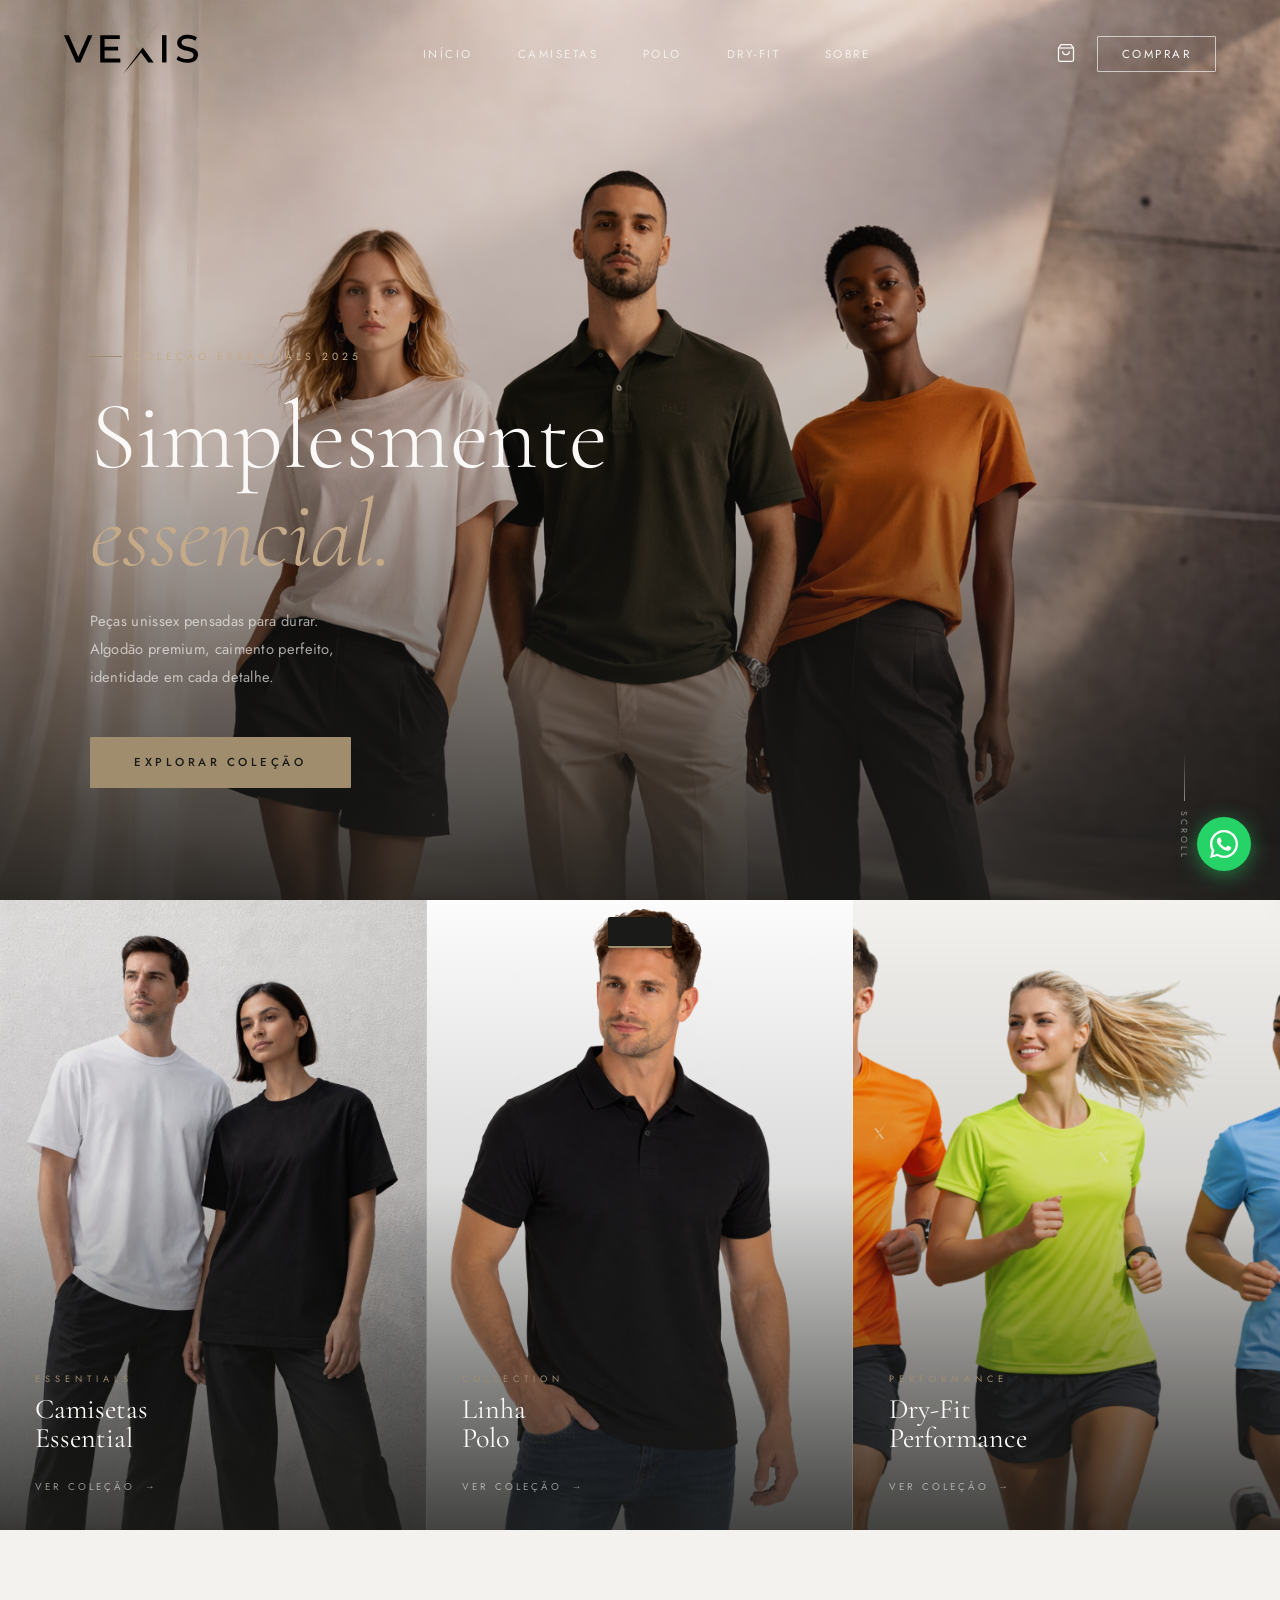
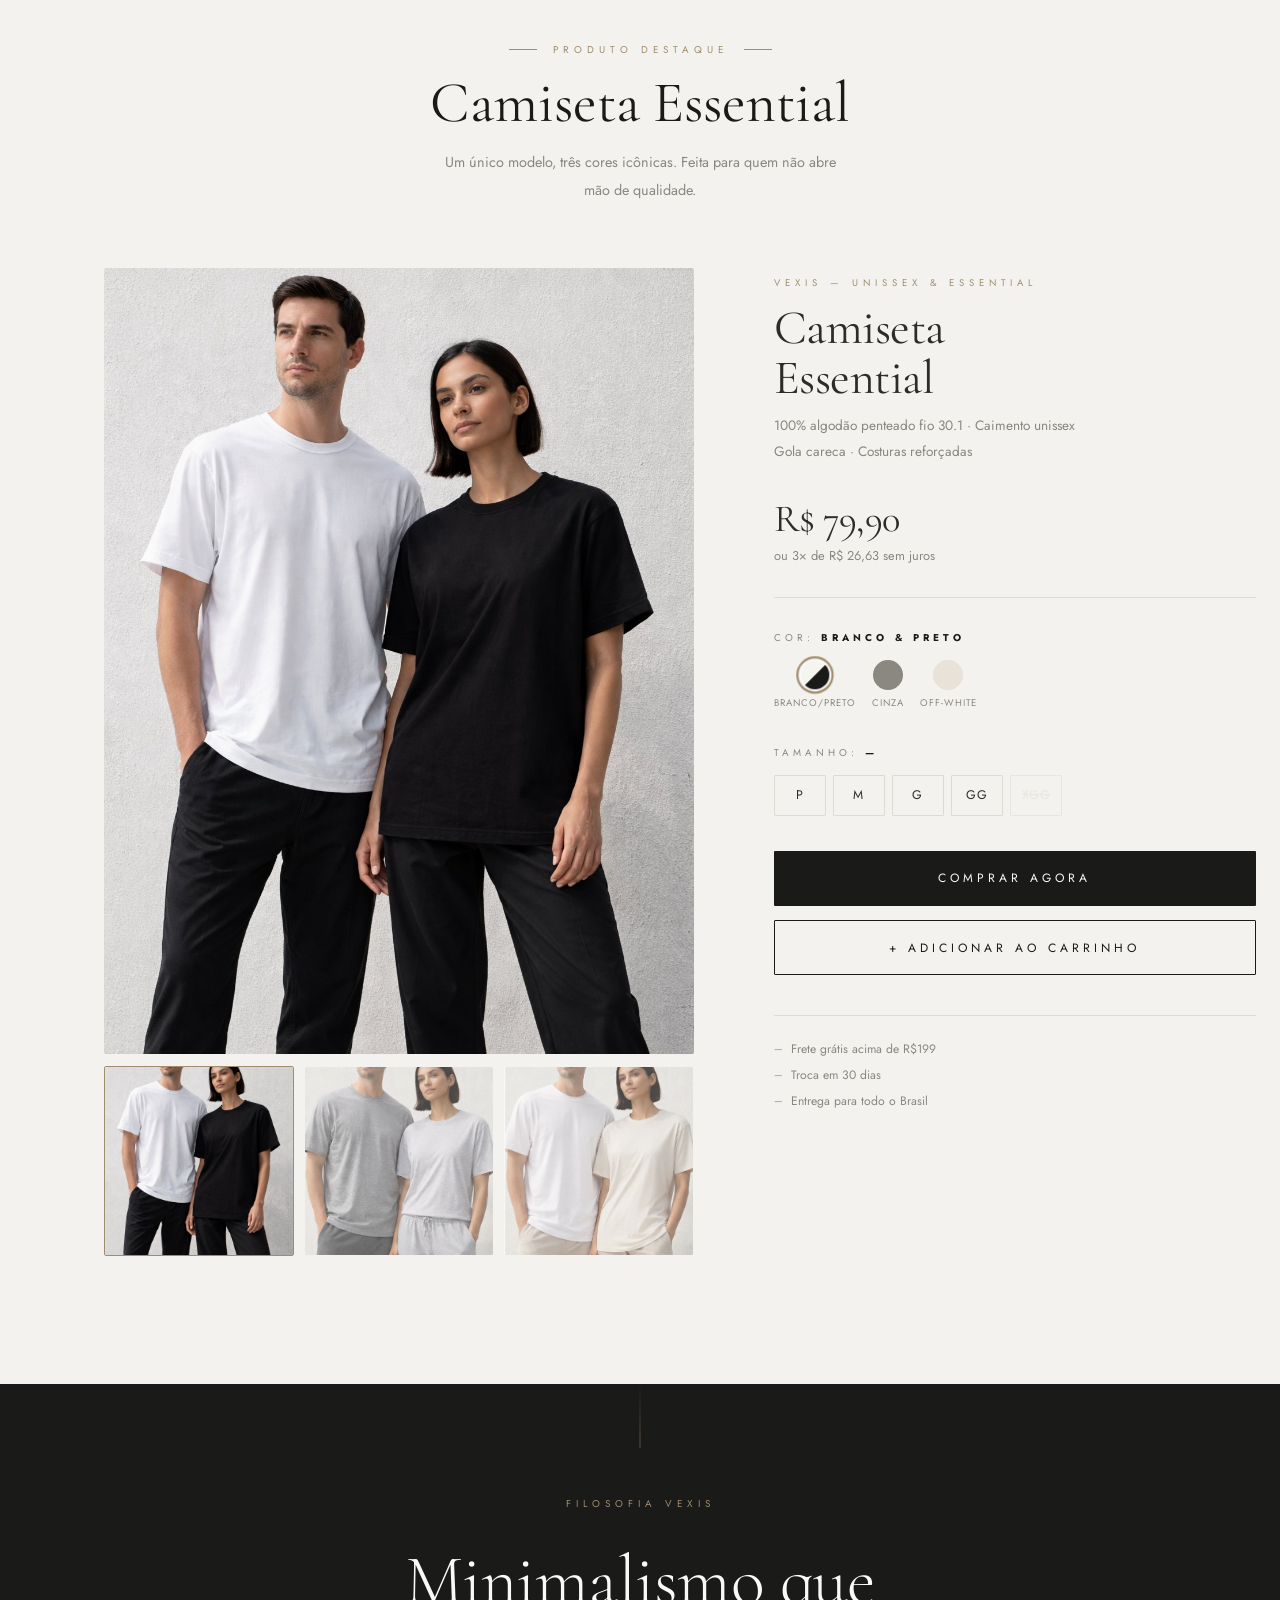
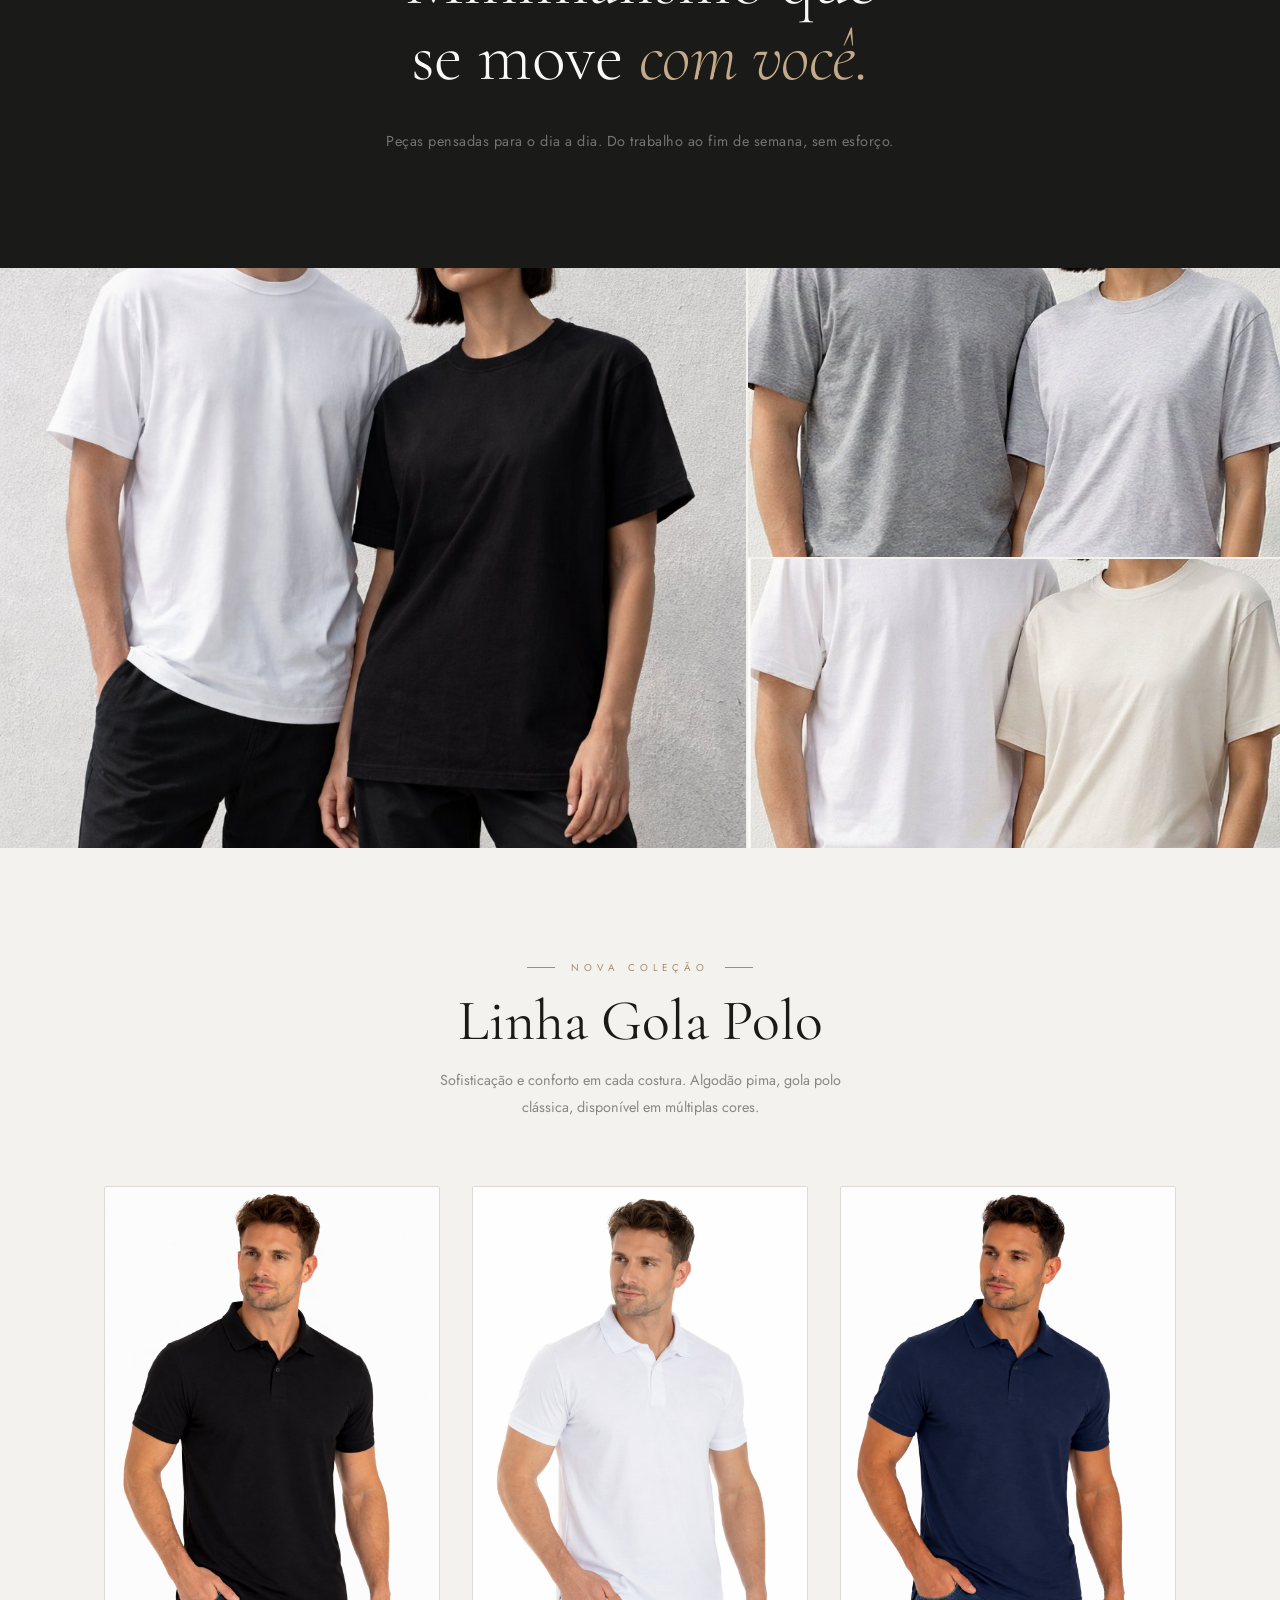
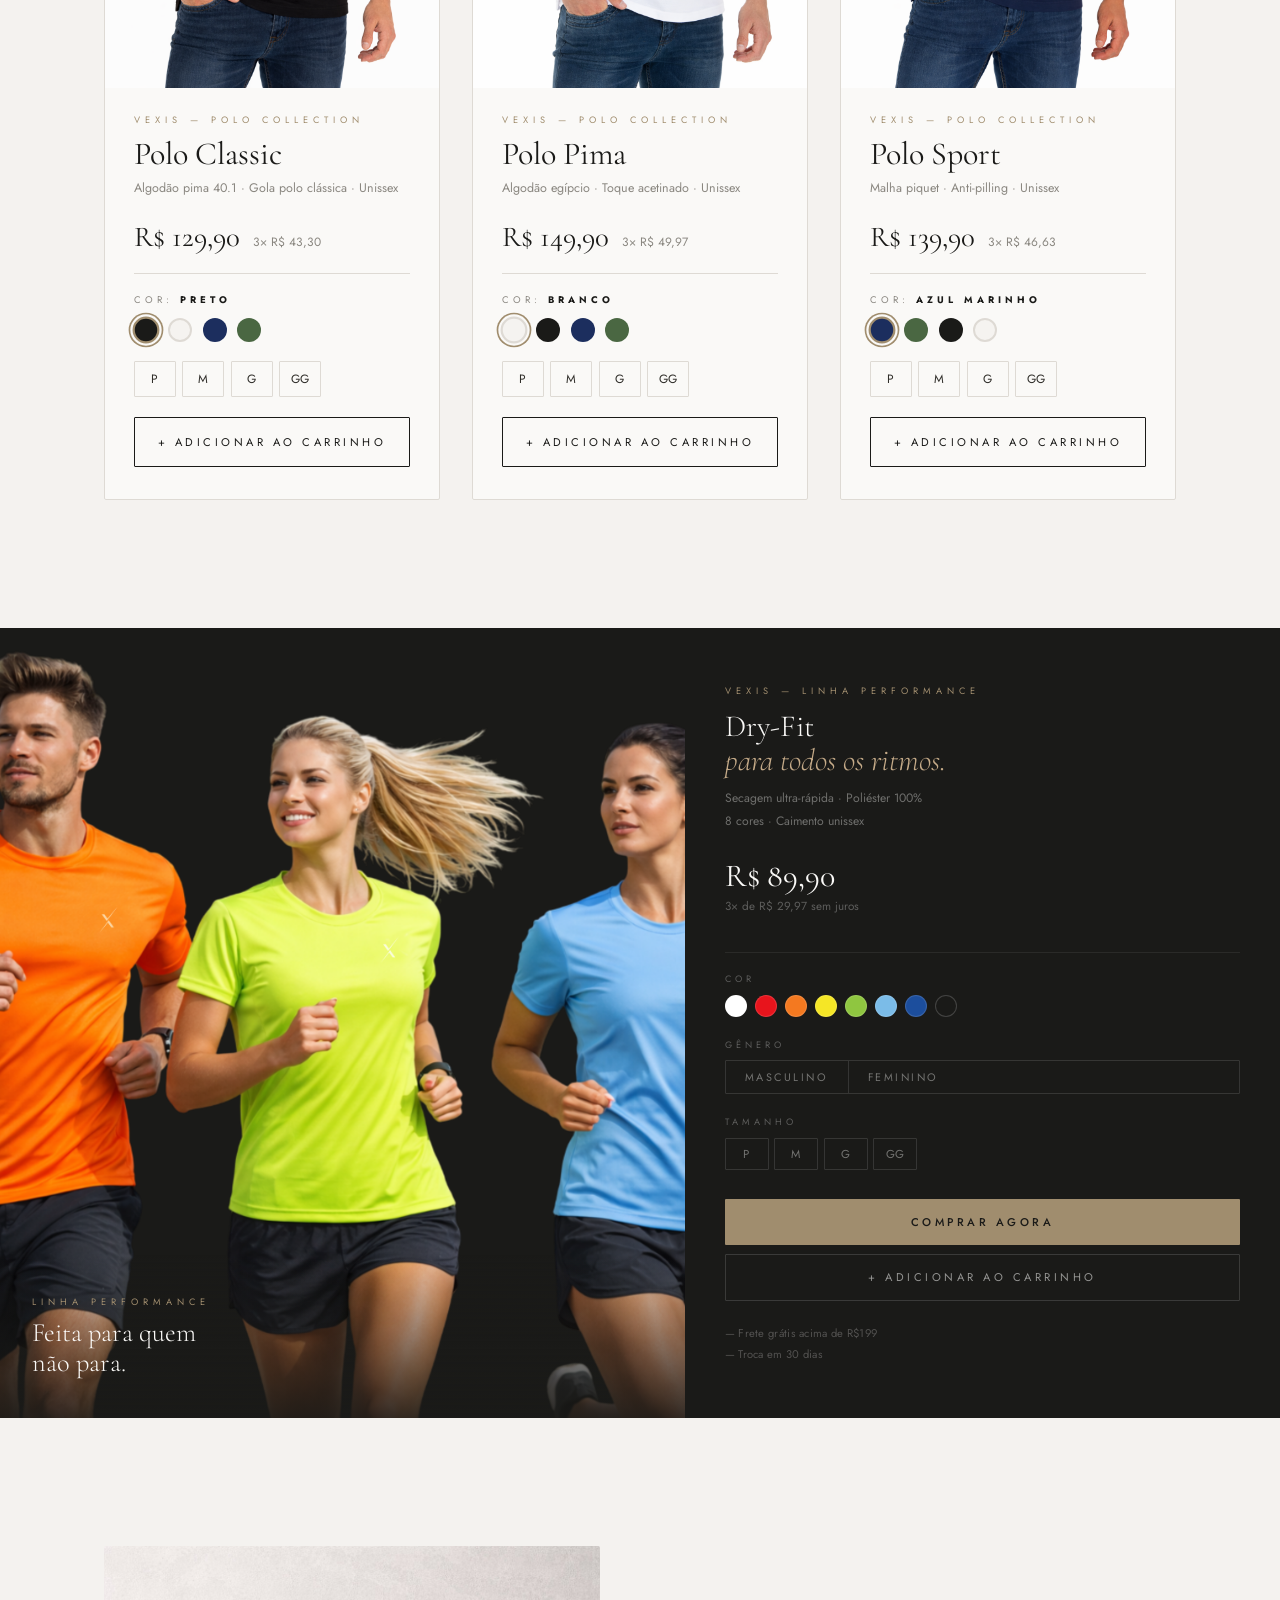
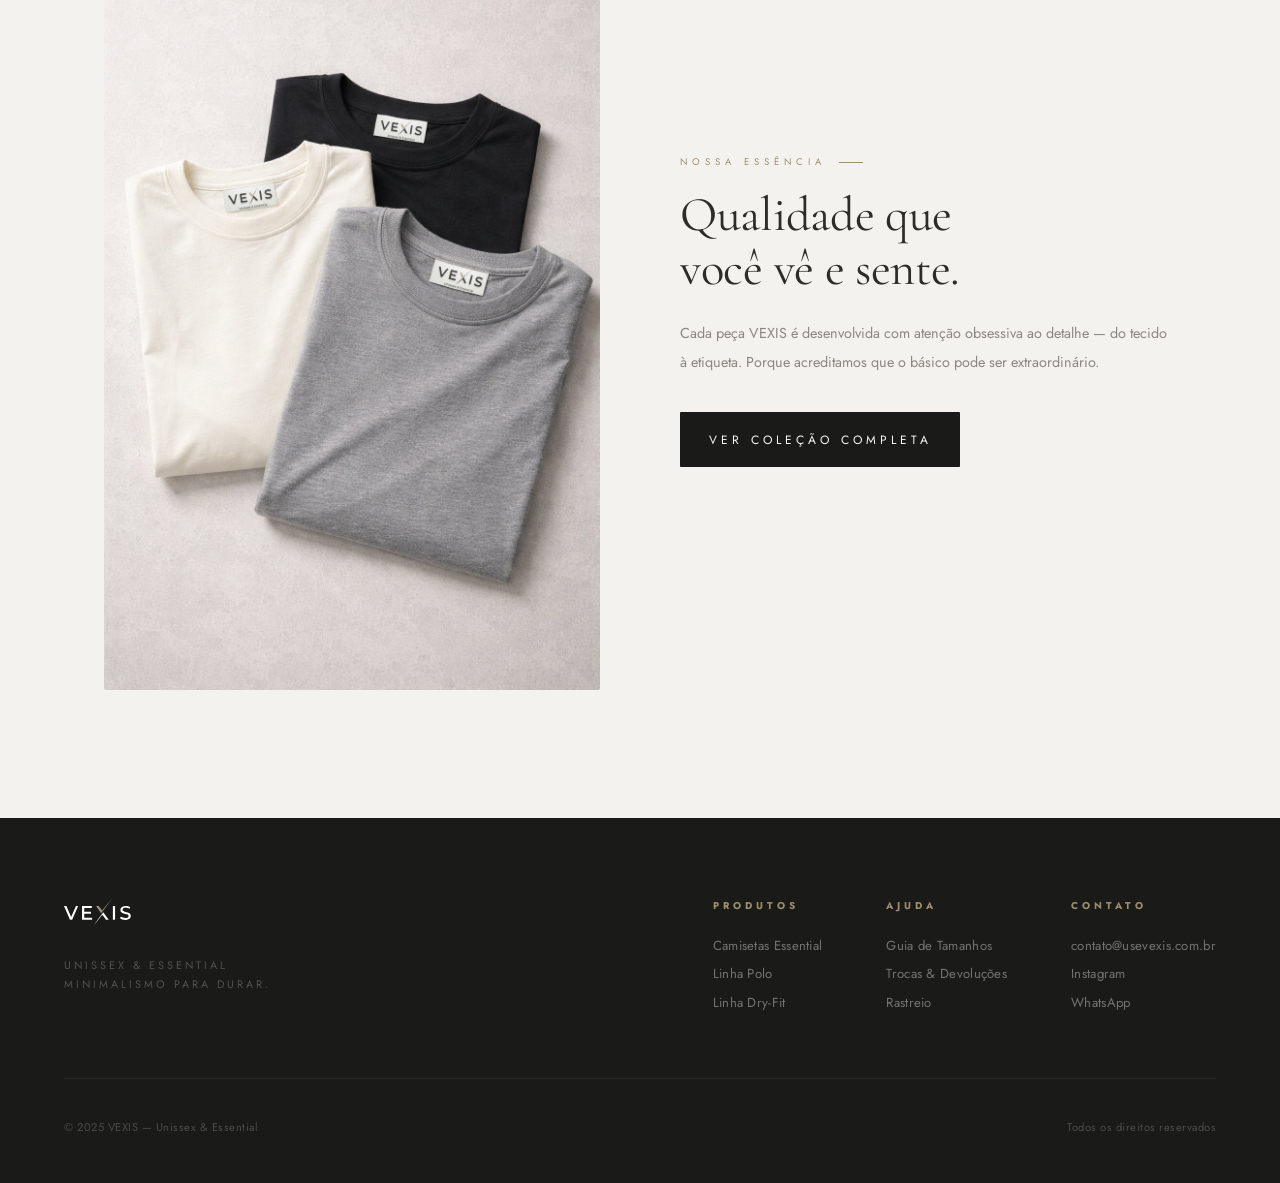
==== commit 1baab8d6: "fix: corrige banner editorial estourado e imagem incorreta na categoria Polo - Remove banner-foto-di" ====
--- a/index.html
+++ b/index.html
@@ -77,7 +77,7 @@
     </div>
   </a>
   <a href="#polo" class="cat-card anim anim-2">
-    <div class="cat-img" style="background-image:url('/public/images/banner-2.png')"></div>
+    <div class="cat-img" style="background-image:url('/public/images/polo-preta.png');background-position:center top"></div>
     <div class="cat-overlay"></div>
     <div class="cat-divider"></div>
     <div class="cat-info">
@@ -175,12 +175,10 @@
   <div class="banner-editorial-esq">
     <img src="/public/images/banner-1.png" alt="VEXIS Essential"/>
   </div>
-  <div class="banner-foto-divider"></div>
   <div class="banner-editorial-dir">
     <div class="banner-editorial-dir-foto">
       <img src="/public/images/banner-2.png" alt="VEXIS Polo"/>
     </div>
-    <div class="banner-row-divider"></div>
     <div class="banner-editorial-dir-foto">
       <img src="/public/images/banner-3.png" alt="VEXIS Lifestyle"/>
     </div>
--- a/src/css/main.css
+++ b/src/css/main.css
@@ -127,16 +127,14 @@
 .lifestyle-sub{color:rgba(250,249,247,.4);font-size:.9rem;line-height:2;letter-spacing:.5px}
 
 /* ── BANNER EDITORIAL ── */
-.banner-editorial{display:grid;grid-template-columns:1.4fr 1fr;height:580px;gap:0}
+.banner-editorial{display:grid;grid-template-columns:1.4fr 1fr;height:580px;gap:2px;background:var(--bg)}
 .banner-editorial-esq{overflow:hidden;position:relative}
 .banner-editorial-esq img{width:100%;height:100%;object-fit:cover;transition:transform .7s ease}
 .banner-editorial-esq:hover img{transform:scale(1.04)}
-.banner-editorial-dir{display:grid;grid-template-rows:1fr 1fr;gap:0}
+.banner-editorial-dir{display:grid;grid-template-rows:1fr 1fr;gap:2px;overflow:hidden}
 .banner-editorial-dir-foto{overflow:hidden;position:relative}
 .banner-editorial-dir-foto img{width:100%;height:100%;object-fit:cover;transition:transform .7s ease}
 .banner-editorial-dir-foto:hover img{transform:scale(1.04)}
-.banner-foto-divider{width:1px;background:var(--bg)}
-.banner-row-divider{height:1px;background:var(--bg)}
 
 /* ── POLO COLLECTION ── */
 .polo-section{padding:0 0 8rem}
